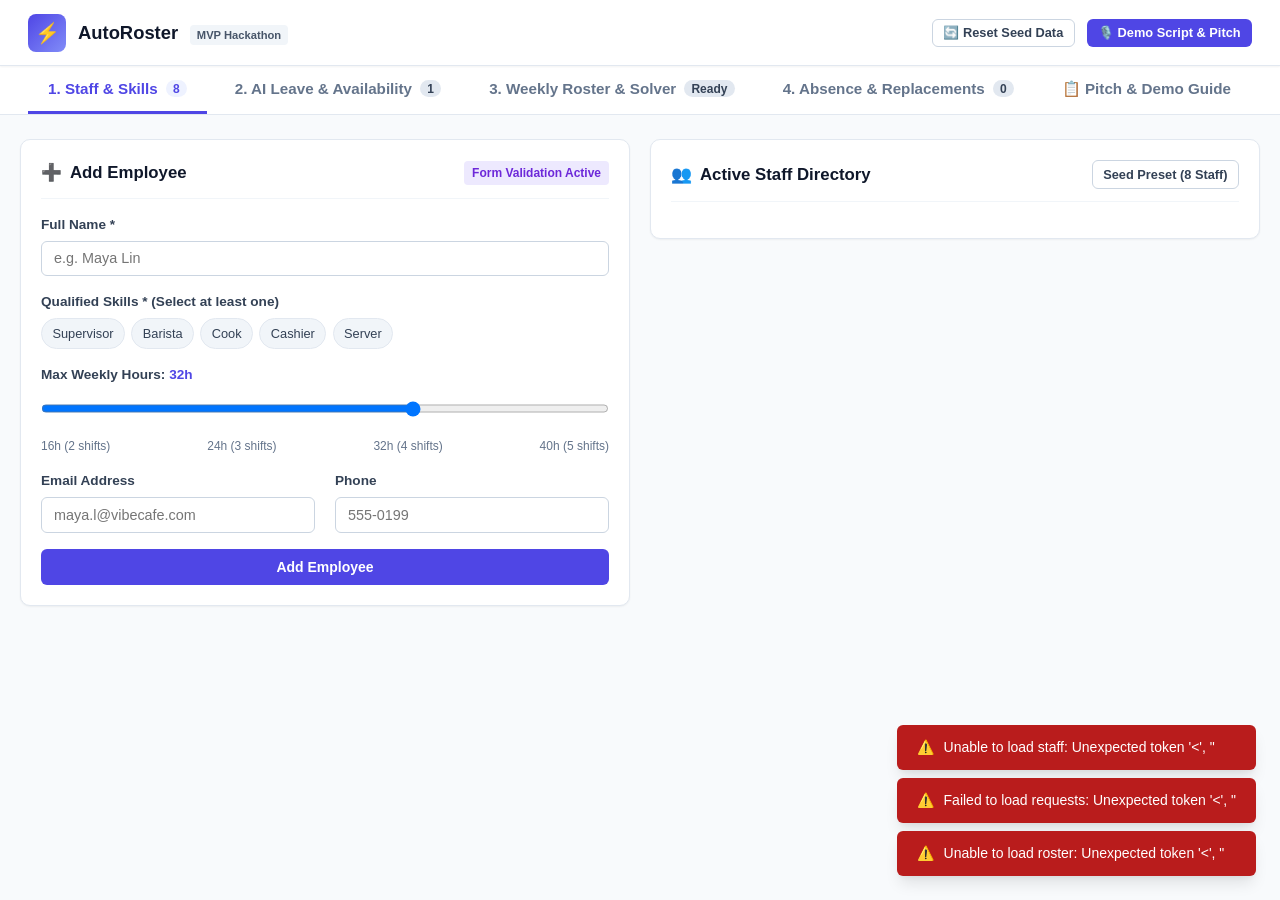
==== static/index.html @ c3ad1f3e "feat(mvp): complete 4 screens, CSP solver, absence replacements, pitch deck, and demo script" ====
<!DOCTYPE html>
<html lang="en">
<head>
  <meta charset="UTF-8">
  <meta name="viewport" content="width=device-width, initial-scale=1.0">
  <title>AutoRoster AI | Intelligent Shift Scheduling MVP</title>
  <link rel="stylesheet" href="styles.css">
</head>
<body>

  <!-- Top Navigation Bar -->
  <header class="app-header">
    <div class="brand">
      <div class="brand-icon">⚡</div>
      <div class="brand-text">
        <h1>AutoRoster <span class="brand-badge">MVP Hackathon</span></h1>
      </div>
    </div>
    <div class="header-actions">
      <button class="btn btn-secondary btn-sm" id="btn-reset-data" title="Reset all data back to original seed state">
        🔄 Reset Seed Data
      </button>
      <button class="btn btn-primary btn-sm" id="btn-open-pitch">
        🎙️ Demo Script & Pitch
      </button>
    </div>
  </header>

  <!-- Screen Tabs -->
  <nav class="tab-nav">
    <button class="tab-btn active" data-tab="tab-staff">
      <span>1. Staff & Skills</span>
      <span class="tab-badge" id="badge-staff-count">8</span>
    </button>
    <button class="tab-btn" data-tab="tab-leave">
      <span>2. AI Leave & Availability</span>
      <span class="tab-badge" id="badge-leave-count">1</span>
    </button>
    <button class="tab-btn" data-tab="tab-roster">
      <span>3. Weekly Roster & Solver</span>
      <span class="tab-badge" id="badge-roster-status">Ready</span>
    </button>
    <button class="tab-btn" data-tab="tab-replacement">
      <span>4. Absence & Replacements</span>
      <span class="tab-badge" id="badge-absence-count">0</span>
    </button>
    <button class="tab-btn" data-tab="tab-pitch">
      <span>📋 Pitch & Demo Guide</span>
    </button>
  </nav>

  <!-- Main Container -->
  <main class="main-content">

    <!-- ========================================== -->
    <!-- SCREEN 1: STAFF & SKILLS                   -->
    <!-- ========================================== -->
    <section id="tab-staff" class="tab-panel active">
      <div class="grid-2">
        <!-- Add Staff Form -->
        <div class="card">
          <div class="card-header">
            <h2 class="card-title"><span>➕</span> Add Employee</h2>
            <span class="badge badge-supervisor">Form Validation Active</span>
          </div>

          <form id="form-add-employee">
            <div id="staff-form-error" class="alert alert-danger" style="display: none;"></div>

            <div class="form-group">
              <label class="form-label" for="emp-name">Full Name *</label>
              <input type="text" id="emp-name" class="form-input" placeholder="e.g. Maya Lin" required>
            </div>

            <div class="form-group">
              <label class="form-label">Qualified Skills * (Select at least one)</label>
              <div class="skill-chips" id="skill-chips-container">
                <!-- Dynamically generated or seeded -->
              </div>
            </div>

            <div class="form-group">
              <label class="form-label" for="emp-hours">
                Max Weekly Hours: <span id="hours-display" style="font-weight:700; color:var(--primary);">32h</span>
              </label>
              <input type="range" id="emp-hours" class="form-input" min="16" max="40" step="8" value="32" style="cursor: pointer;">
              <div style="display:flex; justify-content:space-between; font-size:0.75rem; color:var(--slate-500); margin-top:0.25rem;">
                <span>16h (2 shifts)</span>
                <span>24h (3 shifts)</span>
                <span>32h (4 shifts)</span>
                <span>40h (5 shifts)</span>
              </div>
            </div>

            <div class="grid-2">
              <div class="form-group">
                <label class="form-label" for="emp-email">Email Address</label>
                <input type="email" id="emp-email" class="form-input" placeholder="maya.l@vibecafe.com">
              </div>
              <div class="form-group">
                <label class="form-label" for="emp-phone">Phone</label>
                <input type="text" id="emp-phone" class="form-input" placeholder="555-0199">
              </div>
            </div>

            <button type="submit" class="btn btn-primary" id="btn-submit-employee" style="width: 100%;">
              <span>Add Employee</span>
            </button>
          </form>
        </div>

        <!-- Staff Summary & List -->
        <div>
          <div class="card">
            <div class="card-header">
              <h2 class="card-title"><span>👥</span> Active Staff Directory</h2>
              <button class="btn btn-secondary btn-sm" id="btn-quick-seed">Seed Preset (8 Staff)</button>
            </div>

            <div id="staff-loading" class="empty-state" style="display: none;">
              <div class="spinner spinner-dark"></div>
              <p style="margin-top:0.5rem;">Loading staff roster...</p>
            </div>

            <div id="staff-empty" class="empty-state" style="display: none;">
              <div class="empty-state-icon">🧑‍🍳</div>
              <div class="empty-state-title">No Employees Found</div>
              <div class="empty-state-desc">The employee database is currently empty. Add your first team member using the form or restore seed staff.</div>
              <button class="btn btn-primary btn-sm" onclick="app.resetSeedData()">Load Seed Staff</button>
            </div>

            <div id="staff-list" class="grid-2" style="max-height: 520px; overflow-y: auto; padding-right: 4px;">
              <!-- Populated by JS -->
            </div>
          </div>
        </div>
      </div>
    </section>

    <!-- ========================================== -->
    <!-- SCREEN 2: AI LEAVE & AVAILABILITY          -->
    <!-- ========================================== -->
    <section id="tab-leave" class="tab-panel">
      <div class="grid-2">
        <!-- AI Free Text Ingestion Box -->
        <div class="card">
          <div class="card-header">
            <h2 class="card-title"><span>🤖</span> AI Availability Parser</h2>
            <span class="badge badge-cashier">Zero-Shot NLP</span>
          </div>

          <p style="font-size:0.85rem; color:var(--slate-600); margin-bottom:1rem;">
            Turn messy employee messages from WhatsApp or SMS into structured leave requests with zero manual data entry.
          </p>

          <!-- Quick Presets for Demo -->
          <div class="form-group">
            <label class="form-label">⚡ 1-Click Messy Message Presets (Demo Ready):</label>
            <div class="preset-chips" id="preset-messages-container">
              <!-- Populated by JS -->
            </div>
          </div>

          <div class="form-group" style="margin-top: 1rem;">
            <label class="form-label" for="leave-emp-select">Employee Sender</label>
            <select id="leave-emp-select" class="form-select">
              <!-- Populated by JS -->
            </select>
          </div>

          <div class="form-group">
            <label class="form-label" for="raw-message-text">Messy Free-Text Message *</label>
            <textarea id="raw-message-text" class="form-textarea" placeholder="e.g. Hey boss, sister is getting married next week, so I cannot work Friday evening. Thanks!"></textarea>
          </div>

          <button class="btn btn-primary" id="btn-parse-ai" style="width: 100%;">
            <span>Parse with AI</span>
          </button>

          <!-- Structured Parse Preview -->
          <div id="ai-parse-result" style="display: none; margin-top: 1.25rem; background: var(--primary-light); border: 1px solid #c7d2fe; border-radius: 8px; padding: 1rem;">
            <div style="display:flex; justify-content:space-between; align-items:center; margin-bottom:0.75rem;">
              <span style="font-weight:700; color:var(--primary); font-size:0.9rem;">✨ AI Structured Extraction</span>
              <span class="badge" style="background:#4338ca; color:white;" id="parse-confidence">96% Confident</span>
            </div>

            <div style="font-size:0.85rem; display:grid; grid-template-columns: 1fr 1fr; gap:0.5rem; margin-bottom:0.75rem;">
              <div><strong>Day:</strong> <span id="parse-day">Friday</span></div>
              <div><strong>Shift:</strong> <span id="parse-shift">Evening</span></div>
              <div style="grid-column: 1 / -1;"><strong>Reason:</strong> <span id="parse-reason">Sister's Wedding</span></div>
            </div>

            <div style="font-size:0.8rem; color:var(--slate-600); margin-bottom:1rem; font-style: italic;" id="parse-explanation">
              Identified Day='Friday', Shift='Evening', Reason='Family Wedding'.
            </div>

            <button class="btn btn-success btn-sm" id="btn-submit-parsed-leave" style="width: 100%;">
              <span>Submit to Manager Queue</span>
            </button>
          </div>
        </div>

        <!-- Manager Review & Approval Queue -->
        <div class="card">
          <div class="card-header">
            <h2 class="card-title"><span>📥</span> Manager Approval Queue</h2>
            <div style="display:flex; gap:0.35rem;">
              <button class="btn btn-secondary btn-sm filter-leave-btn active" data-filter="ALL">All</button>
              <button class="btn btn-secondary btn-sm filter-leave-btn" data-filter="PENDING">Pending</button>
              <button class="btn btn-secondary btn-sm filter-leave-btn" data-filter="APPROVED">Approved</button>
            </div>
          </div>

          <div id="leave-empty" class="empty-state" style="display: none;">
            <div class="empty-state-icon">📬</div>
            <div class="empty-state-title">No Requests in Queue</div>
            <div class="empty-state-desc">Try parsing one of the sample messy messages on the left!</div>
          </div>

          <div id="leave-list" style="max-height: 520px; overflow-y: auto;">
            <!-- Populated by JS -->
          </div>
        </div>
      </div>
    </section>

    <!-- ========================================== -->
    <!-- SCREEN 3: WEEKLY ROSTER & SOLVER           -->
    <!-- ========================================== -->
    <section id="tab-roster" class="tab-panel">
      <!-- Solver Action Bar -->
      <div class="card" style="margin-bottom: 1rem;">
        <div style="display: flex; justify-content: space-between; align-items: center; flex-wrap: wrap; gap: 0.75rem;">
          <div>
            <h2 class="card-title" style="margin-bottom: 0.25rem;">
              <span>📅</span> Weekly Master Roster (Mon – Sun)
            </h2>
            <p style="font-size: 0.825rem; color: var(--slate-600);">
              Hard-constraint CSP engine: enforces Shift Coverage, Approved Leave, Skills, Weekly Caps, and Max 1 shift/day.
            </p>
          </div>

          <div style="display: flex; gap: 0.5rem; align-items: center;">
            <button class="btn btn-warning btn-sm" id="btn-trigger-impossible" title="Inject an impossible scenario to prove the solver never fakes results">
              ⚠️ Trigger Impossible Scenario
            </button>
            <button class="btn btn-primary" id="btn-generate-roster">
              <span>✨ Generate Weekly Roster</span>
            </button>
          </div>
        </div>
      </div>

      <!-- Infeasible Conflict Alert Banner -->
      <div id="roster-conflict-banner" class="alert alert-danger" style="display: none;">
        <div style="font-size: 1.5rem; line-height: 1;">🚫</div>
        <div style="flex: 1;">
          <h3 style="font-size: 1.05rem; font-weight: 700; margin-bottom: 0.25rem;" id="conflict-main-title">
            No Feasible Schedule Found
          </h3>
          <p style="font-size: 0.875rem; margin-bottom: 0.5rem;" id="conflict-main-desc">
            The solver proved mathematically that no valid roster exists without violating hard constraints.
          </p>
          <div id="conflict-details-container" style="background: white; border-radius: 6px; padding: 0.75rem; font-size: 0.825rem; border: 1px solid #fecaca;">
            <!-- Filled by JS -->
          </div>
        </div>
      </div>

      <!-- Success Banner & Stats -->
      <div id="roster-success-banner" class="alert alert-success" style="display: none;">
        <div style="font-size: 1.5rem; line-height: 1;">✅</div>
        <div style="flex: 1;">
          <h3 style="font-size: 1rem; font-weight: 700; margin-bottom: 0.2rem;">
            Roster Generated Successfully (0 Violations)
          </h3>
          <p style="font-size: 0.85rem;" id="roster-summary-text">
            All 32 shift requirements filled. All approved leaves respected. No employee exceeds weekly hours or works >1 shift/day.
          </p>
          <div id="roster-hours-breakdown" style="display: flex; flex-wrap: wrap; gap: 0.75rem; margin-top: 0.5rem; font-size: 0.8rem;">
            <!-- Populated by JS -->
          </div>
        </div>
      </div>

      <!-- Roster Empty State -->
      <div id="roster-empty" class="card empty-state">
        <div class="empty-state-icon">🗓️</div>
        <div class="empty-state-title">Roster Not Generated Yet</div>
        <div class="empty-state-desc">Click "Generate Weekly Roster" above to solve the schedule using your team and approved leave requests.</div>
        <button class="btn btn-primary btn-sm" onclick="app.generateRoster()">✨ Generate Roster Now</button>
      </div>

      <!-- 7-Day Calendar Grid -->
      <div id="roster-calendar-wrapper" class="card" style="padding: 0; overflow: hidden; display: none;">
        <table class="roster-table">
          <thead>
            <tr>
              <th style="width: 110px;">Shift</th>
              <th>Mon</th>
              <th>Tue</th>
              <th>Wed</th>
              <th>Thu</th>
              <th>Fri</th>
              <th>Sat</th>
              <th>Sun</th>
            </tr>
          </thead>
          <tbody>
            <!-- Morning Row -->
            <tr>
              <td class="shift-label-col">
                <strong>Morning</strong><br>
                <span style="font-size: 0.72rem; color: var(--slate-500);">08:00 - 16:00<br>(8 Hours)</span>
              </td>
              <td id="cell-Monday-Morning"></td>
              <td id="cell-Tuesday-Morning"></td>
              <td id="cell-Wednesday-Morning"></td>
              <td id="cell-Thursday-Morning"></td>
              <td id="cell-Friday-Morning"></td>
              <td id="cell-Saturday-Morning"></td>
              <td id="cell-Sunday-Morning"></td>
            </tr>
            <!-- Evening Row -->
            <tr>
              <td class="shift-label-col">
                <strong>Evening</strong><br>
                <span style="font-size: 0.72rem; color: var(--slate-500);">16:00 - 00:00<br>(8 Hours)</span>
              </td>
              <td id="cell-Monday-Evening"></td>
              <td id="cell-Tuesday-Evening"></td>
              <td id="cell-Wednesday-Evening"></td>
              <td id="cell-Thursday-Evening"></td>
              <td id="cell-Friday-Evening"></td>
              <td id="cell-Saturday-Evening"></td>
              <td id="cell-Sunday-Evening"></td>
            </tr>
          </tbody>
        </table>
      </div>
    </section>

    <!-- ========================================== -->
    <!-- SCREEN 4: ABSENCE & RANKED REPLACEMENTS    -->
    <!-- ========================================== -->
    <section id="tab-replacement" class="tab-panel">
      <div class="grid-2">
        <!-- Left: Absent Shift Context -->
        <div>
          <div class="card">
            <div class="card-header">
              <h2 class="card-title"><span>🚨</span> Unplanned Absence / Call-Out</h2>
              <span class="badge badge-rejected" id="absence-badge">Slot Needs Cover</span>
            </div>

            <div class="form-group">
              <label class="form-label" for="absence-slot-picker">Select Shift Slot to Mark Absent</label>
              <select id="absence-slot-picker" class="form-select">
                <!-- Populated from active roster -->
              </select>
            </div>

            <div class="form-group">
              <label class="form-label" for="absence-reason">Absence Reason</label>
              <input type="text" id="absence-reason" class="form-input" value="Sudden illness / Flu call-out">
            </div>

            <button class="btn btn-danger btn-sm" id="btn-mark-absent-action" style="width: 100%; margin-bottom: 1rem;">
              <span>Mark Staff Absent & Find Replacements</span>
            </button>

            <!-- Active Vacancy Summary Card -->
            <div id="active-vacancy-card" style="display: none; background: #fff1f2; border: 1px solid #fecdd3; border-radius: 8px; padding: 1rem;">
              <h4 style="color: #be123c; font-size: 0.95rem; margin-bottom: 0.4rem;">
                ⚠️ Vacant Shift Slot Details
              </h4>
              <div style="font-size: 0.85rem; line-height: 1.6;">
                <div><strong>Day & Shift:</strong> <span id="vacant-day-shift">Friday Evening</span></div>
                <div><strong>Required Role:</strong> <span id="vacant-role" class="badge badge-cook">Cook</span></div>
                <div><strong>Original Employee:</strong> <span id="vacant-original-staff" style="text-decoration: line-through; color: #881337;">Carlos Gomez</span></div>
                <div><strong>Call-Out Reason:</strong> <span id="vacant-reason">Sudden illness</span></div>
              </div>
            </div>
          </div>

          <!-- Ineligible Staff Breakdown -->
          <div class="card" id="ineligible-card" style="display: none;">
            <div class="card-header">
              <h2 class="card-title" style="font-size: 0.95rem;">
                <span>❌</span> Ineligible Staff (<span id="ineligible-count">0</span>)
              </h2>
            </div>
            <p style="font-size: 0.8rem; color: var(--slate-600); margin-bottom: 0.75rem;">
              Strict constraint enforcement guarantees no illegal substitutions:
            </p>
            <div id="ineligible-list" style="font-size: 0.8rem; line-height: 1.6;">
              <!-- Populated by JS -->
            </div>
          </div>
        </div>

        <!-- Right: Ranked Replacement Candidates -->
        <div>
          <div class="card">
            <div class="card-header">
              <h2 class="card-title"><span>🎯</span> Ranked Replacements (<span id="eligible-count">0</span>)</h2>
              <span class="badge badge-supervisor">Deterministic Fair Scoring</span>
            </div>

            <div id="replacement-empty" class="empty-state">
              <div class="empty-state-icon">📋</div>
              <div class="empty-state-title">No Absence Active</div>
              <div class="empty-state-desc">Select an assigned shift on the left or click "Mark Absent" on any shift in Screen 3 to compute ranked replacements.</div>
            </div>

            <div id="replacement-loading" class="empty-state" style="display: none;">
              <div class="spinner spinner-dark"></div>
              <p style="margin-top: 0.5rem;">Evaluating hard constraints & ranking substitutes...</p>
            </div>

            <div id="replacement-list">
              <!-- Populated by JS -->
            </div>
          </div>
        </div>
      </div>
    </section>

    <!-- ========================================== -->
    <!-- SCREEN 5: PITCH DECK & DEMO SCRIPT GUIDE   -->
    <!-- ========================================== -->
    <section id="tab-pitch" class="tab-panel">
      <div class="grid-2">
        <!-- 3-Minute Demo Script -->
        <div class="card">
          <div class="card-header">
            <h2 class="card-title"><span>⏱️</span> 3-Minute Live Demo Script</h2>
            <span class="badge badge-supervisor">Member 3 Deliverable</span>
          </div>

          <div class="guide-content">
            <div class="guide-step">
              <div class="guide-step-num">1</div>
              <div>
                <strong>Minute 0:00 – The Problem Hook</strong><br>
                <em style="color:var(--slate-600); font-size:0.875rem;">
                  "Every shift manager in hospitality loses 6 hours every weekend wrestling with WhatsApp leave requests, spreadsheet conflicts, and last-minute call-outs."
                </em>
              </div>
            </div>

            <div class="guide-step">
              <div class="guide-step-num">2</div>
              <div>
                <strong>Minute 0:45 – AI Ingestion & Approval (Screen 2)</strong><br>
                <em style="color:var(--slate-600); font-size:0.875rem;">
                  "Watch this: Bianca sends a messy WhatsApp message: 'Sister getting married Friday evening'. With 1 click, our NLP parser extracts Friday Evening + Wedding reason with 96% confidence. The manager approves it."
                </em>
              </div>
            </div>

            <div class="guide-step">
              <div class="guide-step-num">3</div>
              <div>
                <strong>Minute 1:30 – Hard-Constraint Solver (Screen 3)</strong><br>
                <em style="color:var(--slate-600); font-size:0.875rem;">
                  "We click 'Generate Weekly Roster'. In 2 milliseconds, the CSP solver finds a schedule respecting all 5 hard constraints: coverage, leave, skills, max weekly hours, and max 1 shift/day."
                </em>
              </div>
            </div>

            <div class="guide-step">
              <div class="guide-step-num">4</div>
              <div>
                <strong>Minute 2:00 – Truthful Conflict Detection</strong><br>
                <em style="color:var(--slate-600); font-size:0.875rem;">
                  "Now watch what happens when all supervisors take Friday off. We hit 'Trigger Impossible Scenario'. Unlike hallucinating LLMs, our solver never fakes a result—it explains WHICH requirements conflict in plain English."
                </em>
              </div>
            </div>

            <div class="guide-step">
              <div class="guide-step-num">5</div>
              <div>
                <strong>Minute 2:30 – 1-Click Ranked Replacement (Screen 4)</strong><br>
                <em style="color:var(--slate-600); font-size:0.875rem;">
                  "Carlos calls out sick with the flu. We mark him absent. The algorithm filters out ineligible staff (working same day, no cook skill, or overtime cap) and ranks eligible staff by burnout headroom. 1 click assigns the replacement."
                </em>
              </div>
            </div>
          </div>
        </div>

        <!-- Pitch Deck Outline -->
        <div class="card">
          <div class="card-header">
            <h2 class="card-title"><span>🚀</span> Pitch Deck Outline</h2>
            <span class="badge badge-cashier">Judge Presentation</span>
          </div>

          <div style="font-size:0.875rem; line-height:1.7;">
            <div style="margin-bottom:1rem; padding-bottom:0.75rem; border-bottom:1px solid var(--slate-100);">
              <h4 style="color:var(--primary); font-size:0.95rem;">1. Problem</h4>
              <p>Over 1.2M restaurants & retail stores still schedule shifts manually. Shift managers waste 20+ hours a month managing WhatsApp messages, causing payroll overtime leaks, understaffed shifts, and high employee turnover.</p>
            </div>

            <div style="margin-bottom:1rem; padding-bottom:0.75rem; border-bottom:1px solid var(--slate-100);">
              <h4 style="color:var(--primary); font-size:0.95rem;">2. Solution: AutoRoster AI</h4>
              <p>An intelligent scheduling assistant that converts messy human messages into structured constraints, solves the weekly roster mathematically in milliseconds, and instantly handles emergency call-outs.</p>
            </div>

            <div style="margin-bottom:1rem; padding-bottom:0.75rem; border-bottom:1px solid var(--slate-100);">
              <h4 style="color:var(--primary); font-size:0.95rem;">3. Why We Win: Truthful Constraint Solving</h4>
              <p>Other AI tools hallucinate schedules that break labor laws or double-book workers. AutoRoster uses strict CSP logic: if a schedule is mathematically impossible, it diagnoses and explains the exact bottleneck.</p>
            </div>

            <div>
              <h4 style="color:var(--primary); font-size:0.95rem;">4. Unit Economics & ROI</h4>
              <p><strong>Pricing:</strong> $49 / month per location.<br>
              <strong>ROI:</strong> Saves $850/month in manager labor + $600/month in accidental overtime.</p>
            </div>
          </div>
        </div>
      </div>
    </section>

  </main>

  <!-- Toast Notification Container -->
  <div id="toast-container"></div>

  <script src="app.js"></script>
</body>
</html>
---- static/styles.css ----
/* AutoRoster MVP Modern Design System */
:root {
  --primary: #4f46e5;
  --primary-hover: #4338ca;
  --primary-light: #eef2ff;
  --success: #10b981;
  --success-bg: #ecfdf5;
  --danger: #ef4444;
  --danger-bg: #fef2f2;
  --warning: #f59e0b;
  --warning-bg: #fffbeb;
  --slate-50: #f8fafc;
  --slate-100: #f1f5f9;
  --slate-200: #e2e8f0;
  --slate-300: #cbd5e1;
  --slate-500: #64748b;
  --slate-600: #475569;
  --slate-700: #334155;
  --slate-800: #1e293b;
  --slate-900: #0f172a;
  --radius: 10px;
  --shadow-sm: 0 1px 2px 0 rgba(0, 0, 0, 0.05);
  --shadow: 0 4px 6px -1px rgba(0, 0, 0, 0.1), 0 2px 4px -1px rgba(0, 0, 0, 0.06);
  --shadow-lg: 0 10px 15px -3px rgba(0, 0, 0, 0.1), 0 4px 6px -2px rgba(0, 0, 0, 0.05);
}

* {
  box-sizing: border-box;
  margin: 0;
  padding: 0;
  font-family: -apple-system, BlinkMacSystemFont, "Segoe UI", Roboto, "Helvetica Neue", Arial, sans-serif;
}

body {
  background-color: #f8fafc;
  color: var(--slate-800);
  line-height: 1.5;
  min-height: 100vh;
}

/* App Header */
.app-header {
  background: white;
  border-bottom: 1px solid var(--slate-200);
  padding: 0.85rem 1.75rem;
  display: flex;
  justify-content: space-between;
  align-items: center;
  position: sticky;
  top: 0;
  z-index: 50;
  box-shadow: var(--shadow-sm);
}

.brand {
  display: flex;
  align-items: center;
  gap: 0.75rem;
}

.brand-icon {
  width: 38px;
  height: 38px;
  background: linear-gradient(135deg, var(--primary), #818cf8);
  color: white;
  border-radius: 8px;
  display: flex;
  align-items: center;
  justify-content: center;
  font-weight: 700;
  font-size: 1.25rem;
}

.brand-text h1 {
  font-size: 1.15rem;
  font-weight: 700;
  color: var(--slate-900);
}

.brand-badge {
  display: inline-block;
  background: #f1f5f9;
  color: var(--slate-600);
  font-size: 0.7rem;
  font-weight: 600;
  padding: 0.1rem 0.45rem;
  border-radius: 4px;
  margin-left: 0.4rem;
}

.header-actions {
  display: flex;
  align-items: center;
  gap: 0.75rem;
}

/* Navigation Tabs */
.tab-nav {
  background: white;
  border-bottom: 1px solid var(--slate-200);
  display: flex;
  padding: 0 1.75rem;
  gap: 0.5rem;
}

.tab-btn {
  background: transparent;
  border: none;
  padding: 0.85rem 1.25rem;
  font-size: 0.95rem;
  font-weight: 600;
  color: var(--slate-500);
  cursor: pointer;
  border-bottom: 3px solid transparent;
  transition: all 0.15s ease;
  display: flex;
  align-items: center;
  gap: 0.5rem;
}

.tab-btn:hover {
  color: var(--primary);
  background-color: var(--slate-50);
}

.tab-btn.active {
  color: var(--primary);
  border-bottom-color: var(--primary);
}

.tab-badge {
  background: var(--slate-200);
  color: var(--slate-700);
  font-size: 0.75rem;
  padding: 0.1rem 0.45rem;
  border-radius: 10px;
}

.tab-btn.active .tab-badge {
  background: var(--primary-light);
  color: var(--primary);
}

/* Main Container */
.main-content {
  max-width: 1280px;
  margin: 1.5rem auto;
  padding: 0 1.25rem;
}

.tab-panel {
  display: none;
}

.tab-panel.active {
  display: block;
  animation: fadeIn 0.2s ease-in-out;
}

@keyframes fadeIn {
  from { opacity: 0; transform: translateY(4px); }
  to { opacity: 1; transform: translateY(0); }
}

/* Buttons */
.btn {
  display: inline-flex;
  align-items: center;
  justify-content: center;
  gap: 0.45rem;
  padding: 0.55rem 1rem;
  font-size: 0.875rem;
  font-weight: 600;
  border-radius: 6px;
  border: 1px solid transparent;
  cursor: pointer;
  transition: all 0.15s ease;
  text-decoration: none;
}

.btn-primary {
  background: var(--primary);
  color: white;
}
.btn-primary:hover {
  background: var(--primary-hover);
}

.btn-secondary {
  background: white;
  border-color: var(--slate-300);
  color: var(--slate-700);
}
.btn-secondary:hover {
  background: var(--slate-50);
  border-color: var(--slate-400);
}

.btn-success {
  background: var(--success);
  color: white;
}
.btn-success:hover {
  background: #059669;
}

.btn-danger {
  background: var(--danger);
  color: white;
}
.btn-danger:hover {
  background: #dc2626;
}

.btn-outline-danger {
  background: transparent;
  border-color: var(--danger);
  color: var(--danger);
}
.btn-outline-danger:hover {
  background: var(--danger-bg);
}

.btn-warning {
  background: #d97706;
  color: white;
}
.btn-warning:hover {
  background: #b45309;
}

.btn-sm {
  padding: 0.35rem 0.65rem;
  font-size: 0.8rem;
}

.btn:disabled {
  opacity: 0.6;
  cursor: not-allowed;
}

/* Cards & Layout */
.card {
  background: white;
  border-radius: var(--radius);
  border: 1px solid var(--slate-200);
  box-shadow: var(--shadow-sm);
  padding: 1.25rem;
  margin-bottom: 1.25rem;
}

.card-header {
  display: flex;
  justify-content: space-between;
  align-items: center;
  margin-bottom: 1rem;
  padding-bottom: 0.75rem;
  border-bottom: 1px solid var(--slate-100);
}

.card-title {
  font-size: 1.05rem;
  font-weight: 700;
  color: var(--slate-900);
  display: flex;
  align-items: center;
  gap: 0.5rem;
}

.grid-2 {
  display: grid;
  grid-template-columns: 1fr 1fr;
  gap: 1.25rem;
}

.grid-3 {
  display: grid;
  grid-template-columns: repeat(3, 1fr);
  gap: 1rem;
}

.grid-4 {
  display: grid;
  grid-template-columns: repeat(4, 1fr);
  gap: 1rem;
}

/* Form Controls */
.form-group {
  margin-bottom: 1rem;
}

.form-label {
  display: block;
  font-size: 0.85rem;
  font-weight: 600;
  color: var(--slate-700);
  margin-bottom: 0.35rem;
}

.form-input, .form-select, .form-textarea {
  width: 100%;
  padding: 0.55rem 0.75rem;
  border: 1px solid var(--slate-300);
  border-radius: 6px;
  font-size: 0.9rem;
  color: var(--slate-800);
  background: white;
  transition: border-color 0.15s ease;
}

.form-input:focus, .form-select:focus, .form-textarea:focus {
  outline: none;
  border-color: var(--primary);
  box-shadow: 0 0 0 3px rgba(79, 70, 229, 0.15);
}

.form-textarea {
  min-height: 90px;
  resize: vertical;
}

.skill-chips {
  display: flex;
  flex-wrap: wrap;
  gap: 0.4rem;
  margin-top: 0.35rem;
}

.skill-chip-checkbox {
  display: none;
}

.skill-chip-label {
  display: inline-flex;
  align-items: center;
  padding: 0.3rem 0.65rem;
  background: var(--slate-100);
  color: var(--slate-700);
  font-size: 0.8rem;
  font-weight: 500;
  border-radius: 20px;
  cursor: pointer;
  border: 1px solid var(--slate-200);
  transition: all 0.15s ease;
  user-select: none;
}

.skill-chip-checkbox:checked + .skill-chip-label {
  background: var(--primary);
  color: white;
  border-color: var(--primary);
}

/* Badges */
.badge {
  display: inline-flex;
  align-items: center;
  padding: 0.18rem 0.5rem;
  font-size: 0.75rem;
  font-weight: 600;
  border-radius: 4px;
  white-space: nowrap;
}

.badge-supervisor { background: #ede9fe; color: #6d28d9; }
.badge-barista { background: #fef3c7; color: #b45309; }
.badge-cook { background: #ffedd5; color: #c2410c; }
.badge-cashier { background: #e0f2fe; color: #0369a1; }
.badge-server { background: #dcfce7; color: #15803d; }

.badge-pending { background: var(--warning-bg); color: #b45309; border: 1px solid #fde68a; }
.badge-approved { background: var(--success-bg); color: #047857; border: 1px solid #a7f3d0; }
.badge-rejected { background: var(--danger-bg); color: #b91c1c; border: 1px solid #fecaca; }

/* Alerts & Explanations */
.alert {
  padding: 1rem 1.25rem;
  border-radius: 8px;
  margin-bottom: 1.25rem;
  display: flex;
  align-items: flex-start;
  gap: 0.75rem;
}

.alert-info {
  background: var(--primary-light);
  border: 1px solid #c7d2fe;
  color: #3730a3;
}

.alert-success {
  background: var(--success-bg);
  border: 1px solid #a7f3d0;
  color: #065f46;
}

.alert-danger {
  background: var(--danger-bg);
  border: 1px solid #fecaca;
  color: #991b1b;
}

.alert-warning {
  background: var(--warning-bg);
  border: 1px solid #fde68a;
  color: #92400e;
}

/* Empty State */
.empty-state {
  text-align: center;
  padding: 3rem 1.5rem;
  color: var(--slate-500);
}

.empty-state-icon {
  font-size: 2.5rem;
  margin-bottom: 0.75rem;
  opacity: 0.6;
}

.empty-state-title {
  font-size: 1.1rem;
  font-weight: 600;
  color: var(--slate-700);
  margin-bottom: 0.35rem;
}

.empty-state-desc {
  font-size: 0.875rem;
  max-width: 420px;
  margin: 0 auto 1.25rem auto;
}

/* Loading Spinner */
.spinner {
  display: inline-block;
  width: 18px;
  height: 18px;
  border: 2px solid rgba(255, 255, 255, 0.3);
  border-radius: 50%;
  border-top-color: white;
  animation: spin 0.7s linear infinite;
}

.spinner-dark {
  border-color: rgba(0, 0, 0, 0.1);
  border-top-color: var(--primary);
}

@keyframes spin {
  to { transform: rotate(360deg); }
}

/* Toast Notifications */
#toast-container {
  position: fixed;
  bottom: 1.5rem;
  right: 1.5rem;
  z-index: 100;
  display: flex;
  flex-direction: column;
  gap: 0.5rem;
}

.toast {
  background: var(--slate-900);
  color: white;
  padding: 0.75rem 1.25rem;
  border-radius: 6px;
  font-size: 0.875rem;
  font-weight: 500;
  box-shadow: var(--shadow-lg);
  display: flex;
  align-items: center;
  gap: 0.6rem;
  animation: slideUp 0.25s ease-out;
}

.toast.toast-error { background: #b91c1c; }
.toast.toast-success { background: #047857; }

@keyframes slideUp {
  from { opacity: 0; transform: translateY(12px); }
  to { opacity: 1; transform: translateY(0); }
}

/* Calendar Grid */
.roster-table {
  width: 100%;
  border-collapse: separate;
  border-spacing: 0;
  border: 1px solid var(--slate-200);
  border-radius: 8px;
  overflow: hidden;
  background: white;
}

.roster-table th {
  background: var(--slate-100);
  padding: 0.75rem 0.5rem;
  font-size: 0.825rem;
  font-weight: 700;
  color: var(--slate-700);
  text-align: center;
  border-bottom: 2px solid var(--slate-200);
  border-right: 1px solid var(--slate-200);
}

.roster-table th:last-child {
  border-right: none;
}

.roster-table td {
  padding: 0.6rem 0.5rem;
  border-bottom: 1px solid var(--slate-200);
  border-right: 1px solid var(--slate-200);
  vertical-align: top;
  min-height: 110px;
}

.roster-table td:last-child {
  border-right: none;
}

.roster-table tr:last-child td {
  border-bottom: none;
}

.shift-label-col {
  width: 110px;
  background: var(--slate-50);
  font-weight: 700;
  font-size: 0.8rem;
  color: var(--slate-600);
  text-align: center;
  vertical-align: middle !important;
}

.slot-card {
  background: white;
  border: 1px solid var(--slate-200);
  border-radius: 6px;
  padding: 0.5rem;
  margin-bottom: 0.4rem;
  font-size: 0.8rem;
  box-shadow: 0 1px 2px rgba(0,0,0,0.03);
  transition: all 0.15s ease;
}

.slot-card:hover {
  border-color: var(--slate-300);
  box-shadow: var(--shadow-sm);
}

.slot-card.absent {
  background: #fef2f2;
  border-color: #fecaca;
}

.slot-card.replaced {
  background: #f0fdf4;
  border-color: #bbf7d0;
}

.slot-header {
  display: flex;
  justify-content: space-between;
  align-items: center;
  margin-bottom: 0.35rem;
}

.slot-emp-name {
  font-weight: 600;
  color: var(--slate-800);
}

.slot-absent-badge {
  font-size: 0.68rem;
  color: #b91c1c;
  font-weight: 700;
  background: #fee2e2;
  padding: 0.1rem 0.35rem;
  border-radius: 3px;
  display: inline-block;
}

.slot-replacement-badge {
  font-size: 0.68rem;
  color: #15803d;
  font-weight: 700;
  background: #dcfce7;
  padding: 0.1rem 0.35rem;
  border-radius: 3px;
  display: inline-block;
}

/* Preset Cards */
.preset-chips {
  display: flex;
  flex-direction: column;
  gap: 0.5rem;
}

.preset-chip {
  background: var(--slate-50);
  border: 1px solid var(--slate-200);
  padding: 0.65rem 0.85rem;
  border-radius: 6px;
  font-size: 0.825rem;
  cursor: pointer;
  transition: all 0.15s ease;
  text-align: left;
}

.preset-chip:hover {
  background: var(--primary-light);
  border-color: #c7d2fe;
}

.preset-author {
  font-weight: 700;
  color: var(--primary);
  margin-bottom: 0.15rem;
}

/* Replacement Cards */
.candidate-card {
  border: 1px solid var(--slate-200);
  border-radius: 8px;
  padding: 0.85rem 1rem;
  margin-bottom: 0.75rem;
  display: flex;
  justify-content: space-between;
  align-items: center;
  background: white;
  transition: all 0.15s ease;
}

.candidate-card:hover {
  border-color: var(--primary);
  box-shadow: var(--shadow-sm);
}

.candidate-card.top-pick {
  border-color: #a7f3d0;
  background: #f0fdf4;
}

.candidate-rank {
  display: flex;
  align-items: center;
  gap: 0.75rem;
}

.rank-number {
  width: 32px;
  height: 32px;
  border-radius: 50%;
  background: var(--slate-100);
  color: var(--slate-700);
  font-weight: 700;
  display: flex;
  align-items: center;
  justify-content: center;
  font-size: 0.9rem;
}

.top-pick .rank-number {
  background: var(--success);
  color: white;
}

.candidate-score {
  font-weight: 700;
  color: var(--success);
  font-size: 0.85rem;
}

/* Guide modal / drawer */
.guide-content {
  line-height: 1.7;
}

.guide-step {
  display: flex;
  gap: 0.75rem;
  margin-bottom: 1rem;
}

.guide-step-num {
  width: 28px;
  height: 28px;
  background: var(--primary);
  color: white;
  font-weight: 700;
  border-radius: 50%;
  display: flex;
  align-items: center;
  justify-content: center;
  flex-shrink: 0;
  font-size: 0.85rem;
}

@media (max-width: 900px) {
  .grid-2, .grid-3, .grid-4 {
    grid-template-columns: 1fr;
  }
  .roster-table {
    display: block;
    overflow-x: auto;
  }
}
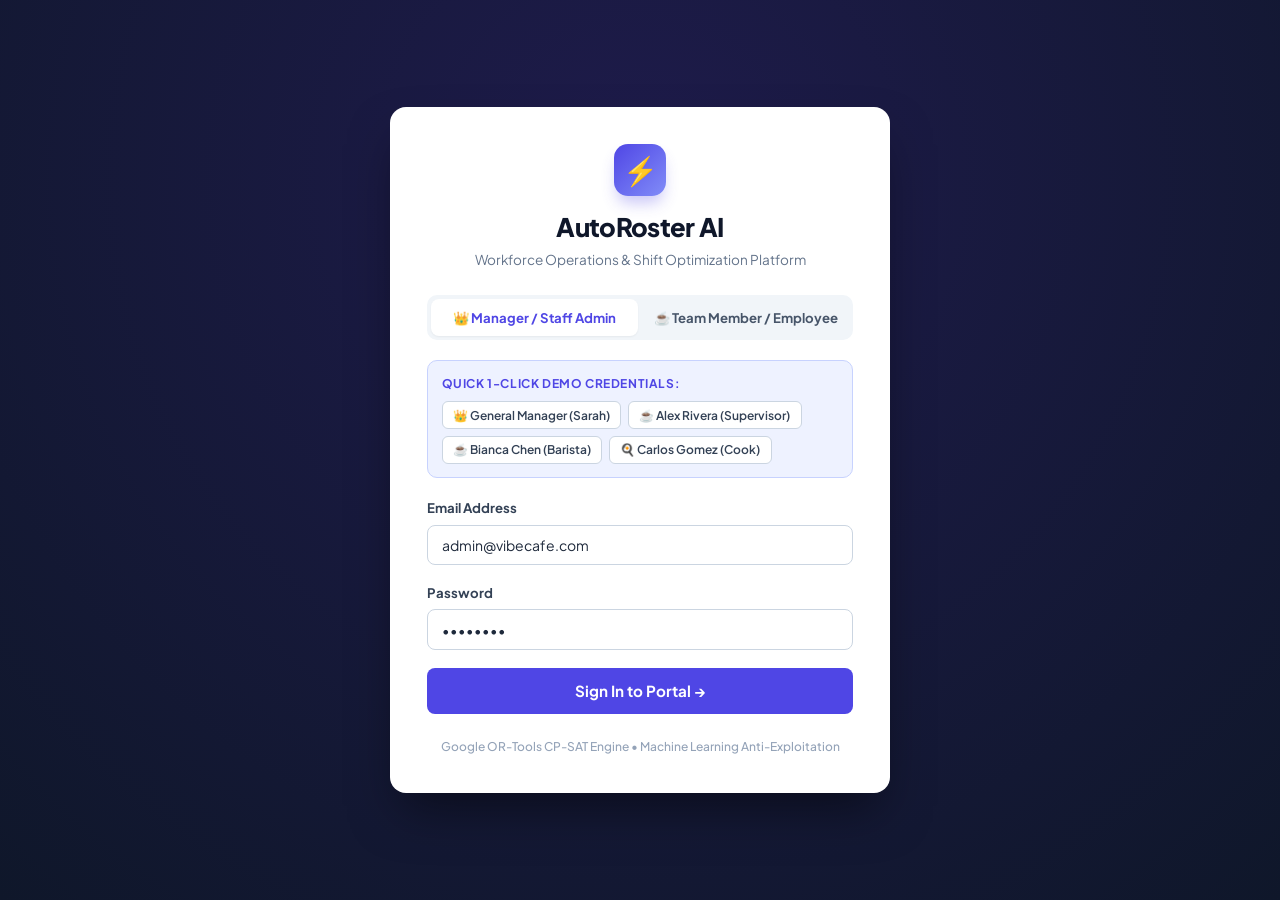
==== commit b70618ec: "feat: add role-based auth, admin and employee portals, AI anti-exploitation pattern learning, urgent" ====
--- a/static/index.html
+++ b/static/index.html
@@ -3,531 +3,561 @@
 <head>
   <meta charset="UTF-8">
   <meta name="viewport" content="width=device-width, initial-scale=1.0">
-  <title>AutoRoster AI | Intelligent Shift Scheduling MVP</title>
+  <title>AutoRoster AI | Intelligent Workforce Scheduling Platform</title>
   <link rel="stylesheet" href="styles.css">
+  <link rel="preconnect" href="https://fonts.googleapis.com">
+  <link rel="preconnect" href="https://fonts.gstatic.com" crossorigin>
+  <link href="https://fonts.googleapis.com/css2?family=Plus+Jakarta+Sans:wght@400;500;600;700;800&family=JetBrains+Mono:wght@400;500;600&display=swap" rel="stylesheet">
 </head>
 <body>
 
-  <!-- Top Navigation Bar -->
-  <header class="app-header">
-    <div class="brand">
-      <div class="brand-icon">⚡</div>
-      <div class="brand-text">
-        <h1>AutoRoster <span class="brand-badge">MVP Hackathon</span></h1>
+  <!-- ========================================== -->
+  <!-- 1. LOGIN SCREEN VIEW                       -->
+  <!-- ========================================== -->
+  <div id="view-login" class="login-overlay">
+    <div class="login-card">
+      <div class="login-header">
+        <div class="login-brand-icon">⚡</div>
+        <h1 class="login-title">AutoRoster AI</h1>
+        <p class="login-subtitle">Workforce Operations & Shift Optimization Platform</p>
+      </div>
+
+      <!-- Role Selector Tabs -->
+      <div class="login-role-tabs">
+        <button class="login-role-btn active" data-login-role="admin">
+          <span>👑 Manager / Staff Admin</span>
+        </button>
+        <button class="login-role-btn" data-login-role="employee">
+          <span>☕ Team Member / Employee</span>
+        </button>
+      </div>
+
+      <!-- Quick 1-Click Demo Login Selector -->
+      <div class="quick-login-section">
+        <span class="quick-login-label">Quick 1-Click Demo Credentials:</span>
+        <div class="quick-login-chips" id="quick-login-chips">
+          <button type="button" class="btn-chip" data-email="admin@vibecafe.com" data-pass="admin123" data-role="admin">
+            👑 General Manager (Sarah)
+          </button>
+          <button type="button" class="btn-chip" data-email="alex@vibecafe.com" data-pass="employee123" data-role="employee">
+            ☕ Alex Rivera (Supervisor)
+          </button>
+          <button type="button" class="btn-chip" data-email="bianca@vibecafe.com" data-pass="employee123" data-role="employee">
+            ☕ Bianca Chen (Barista)
+          </button>
+          <button type="button" class="btn-chip" data-email="carlos@vibecafe.com" data-pass="employee123" data-role="employee">
+            🍳 Carlos Gomez (Cook)
+          </button>
+        </div>
+      </div>
+
+      <form id="form-login" class="login-form">
+        <div id="login-error-alert" class="alert alert-danger" style="display: none;"></div>
+
+        <div class="form-group">
+          <label class="form-label" for="login-email">Email Address</label>
+          <input type="email" id="login-email" class="form-input" placeholder="e.g. admin@vibecafe.com" value="admin@vibecafe.com" required>
+        </div>
+
+        <div class="form-group">
+          <label class="form-label" for="login-password">Password</label>
+          <input type="password" id="login-password" class="form-input" placeholder="Enter password" value="admin123" required>
+        </div>
+
+        <button type="submit" class="btn btn-primary btn-block btn-lg" id="btn-login-submit">
+          <span>Sign In to Portal →</span>
+        </button>
+      </form>
+
+      <div class="login-footer">
+        <span>Google OR-Tools CP-SAT Engine • Machine Learning Anti-Exploitation</span>
       </div>
     </div>
-    <div class="header-actions">
-      <button class="btn btn-secondary btn-sm" id="btn-reset-data" title="Reset all data back to original seed state">
-        🔄 Reset Seed Data
-      </button>
-      <button class="btn btn-primary btn-sm" id="btn-open-pitch">
-        🎙️ Demo Script & Pitch
-      </button>
+  </div>
+
+
+  <!-- ========================================== -->
+  <!-- 2. MAIN APPLICATION (PORTAL)               -->
+  <!-- ========================================== -->
+  <div id="view-app" class="app-layout" style="display: none;">
+    <!-- Top Navigation Header -->
+    <header class="app-header">
+      <div class="brand">
+        <div class="brand-icon">⚡</div>
+        <div class="brand-text">
+          <h1>AutoRoster <span class="brand-tag">AI Enterprise</span></h1>
+        </div>
+      </div>
+
+      <!-- Current User & Session Control -->
+      <div class="header-user-bar">
+        <div class="user-profile-badge">
+          <span class="user-avatar" id="header-user-avatar">GM</span>
+          <div class="user-details">
+            <span class="user-name" id="header-user-name">Sarah Connor</span>
+            <span class="user-role-badge" id="header-user-role">Admin</span>
+          </div>
+        </div>
+
+        <button class="btn btn-secondary btn-sm" id="btn-reset-data" title="Reset all data back to pristine seed state">
+          🔄 Reset Seed
+        </button>
+        <button class="btn btn-secondary btn-sm" id="btn-open-pitch">
+          🎙️ Pitch Deck
+        </button>
+        <button class="btn btn-outline-danger btn-sm" id="btn-logout" title="Sign out of current account">
+          🚪 Sign Out
+        </button>
+      </div>
+    </header>
+
+
+    <!-- ========================================== -->
+    <!-- 3. ADMIN PORTAL                            -->
+    <!-- ========================================== -->
+    <div id="portal-admin" class="portal-container" style="display: none;">
+      <!-- Admin Sub Navigation Tabs -->
+      <nav class="tab-nav">
+        <button class="tab-btn active" data-admin-tab="tab-staff-directory">
+          <span>👥 Active Staff Directory</span>
+          <span class="tab-badge" id="badge-admin-staff-count">8</span>
+        </button>
+        <button class="tab-btn" data-admin-tab="tab-add-employee">
+          <span>➕ Add Employee</span>
+        </button>
+        <button class="tab-btn" data-admin-tab="tab-leave-log">
+          <span>📋 Leave Decision Log</span>
+          <span class="tab-badge" id="badge-admin-log-count">2</span>
+        </button>
+        <button class="tab-btn" data-admin-tab="tab-urgent-leaves">
+          <span>🚨 Urgent Leaves & Proofs</span>
+          <span class="tab-badge badge-warning" id="badge-admin-urgent-count">1</span>
+        </button>
+        <button class="tab-btn" data-admin-tab="tab-roster">
+          <span>📅 Weekly Master Roster</span>
+          <span class="tab-badge" id="badge-roster-status">Ready</span>
+        </button>
+        <button class="tab-btn" data-admin-tab="tab-replacement-audit">
+          <span>🔄 Replaced Staff Audit</span>
+          <span class="tab-badge" id="badge-admin-audit-count">1</span>
+        </button>
+      </nav>
+
+      <main class="main-content">
+        <!-- ADMIN TAB 1: ACTIVE STAFF DIRECTORY -->
+        <section id="tab-staff-directory" class="tab-panel active">
+          <div class="section-heading-row">
+            <div>
+              <h2 class="section-title">Active Staff Directory</h2>
+              <p class="section-subtitle">Real-time team members, certified skill badges, weekly hour caps, and administrative actions.</p>
+            </div>
+            <div>
+              <button class="btn btn-primary btn-sm" onclick="switchAdminTab('tab-add-employee')">
+                + Register New Staff
+              </button>
+            </div>
+          </div>
+
+          <div class="staff-grid" id="staff-directory-grid">
+            <!-- Populated dynamically with color skill badges, email, weekly hours, and delete button -->
+          </div>
+        </section>
+
+        <!-- ADMIN TAB 2: ADD EMPLOYEE FORM -->
+        <section id="tab-add-employee" class="tab-panel">
+          <div class="card card-center-max">
+            <div class="card-header">
+              <h2 class="card-title"><span>➕</span> Register New Employee</h2>
+              <span class="badge badge-supervisor">Admin Privilege</span>
+            </div>
+
+            <form id="form-admin-add-employee">
+              <div id="add-emp-error" class="alert alert-danger" style="display: none;"></div>
+
+              <div class="form-group">
+                <label class="form-label" for="add-emp-name">Full Name *</label>
+                <input type="text" id="add-emp-name" class="form-input" placeholder="e.g. Maya Lin" required>
+              </div>
+
+              <div class="form-group">
+                <label class="form-label" for="add-emp-email">Company Email Address *</label>
+                <input type="email" id="add-emp-email" class="form-input" placeholder="e.g. maya@vibecafe.com" required>
+              </div>
+
+              <div class="form-group">
+                <label class="form-label">Certified Skills * (Select all that apply)</label>
+                <div class="skill-chips" id="admin-skill-chips-container">
+                  <!-- Skill chips dynamically populated -->
+                </div>
+              </div>
+
+              <div class="form-group">
+                <label class="form-label" for="add-emp-hours">
+                  Maximum Weekly Work Hours (Hard Cap): <span id="add-hours-display" style="font-weight:700; color:var(--primary);">32h</span>
+                </label>
+                <input type="range" id="add-emp-hours" class="form-input" min="16" max="40" step="8" value="32" style="cursor: pointer;">
+                <div style="display:flex; justify-content:space-between; font-size:0.75rem; color:var(--slate-500); margin-top:0.25rem;">
+                  <span>16h (2 shifts)</span>
+                  <span>24h (3 shifts)</span>
+                  <span>32h (4 shifts)</span>
+                  <span>40h (5 shifts)</span>
+                </div>
+              </div>
+
+              <button type="submit" class="btn btn-primary btn-block btn-lg">
+                <span>Save & Register Employee</span>
+              </button>
+            </form>
+          </div>
+        </section>
+
+        <!-- ADMIN TAB 3: LEAVE DECISION LOG -->
+        <section id="tab-leave-log" class="tab-panel">
+          <div class="section-heading-row">
+            <div>
+              <h2 class="section-title">Leave Decision & Request Log</h2>
+              <p class="section-subtitle">Audit trail of all processed leave requests. <strong>Click any record</strong> to inspect the employee's original message, AI importance evaluation, and pattern analysis.</p>
+            </div>
+            <div class="filter-pills" id="log-filter-pills">
+              <button class="btn-chip active" data-log-filter="ALL">All Requests</button>
+              <button class="btn-chip" data-log-filter="APPROVED">Approved Only</button>
+              <button class="btn-chip" data-log-filter="REJECTED">Rejected Only</button>
+              <button class="btn-chip" data-log-filter="PENDING">Pending Review</button>
+            </div>
+          </div>
+
+          <div class="card p-0">
+            <div class="table-responsive">
+              <table class="data-table">
+                <thead>
+                  <tr>
+                    <th>Status</th>
+                    <th>Date Issued</th>
+                    <th>Employee</th>
+                    <th>Target Shift</th>
+                    <th>Reason (Approved/Reported)</th>
+                    <th>Importance</th>
+                    <th>Anti-Exploitation Risk</th>
+                    <th>Action</th>
+                  </tr>
+                </thead>
+                <tbody id="leave-log-tbody">
+                  <!-- Dynamically populated -->
+                </tbody>
+              </table>
+            </div>
+          </div>
+        </section>
+
+        <!-- ADMIN TAB 4: URGENT LEAVES & PROOFS -->
+        <section id="tab-urgent-leaves" class="tab-panel">
+          <div class="section-heading-row">
+            <div>
+              <h2 class="section-title">Urgent Leaves & Document Proofs</h2>
+              <p class="section-subtitle">Emergency medical leave requests requiring manual managerial review. Inspect uploaded proof certificates and approve or reject.</p>
+            </div>
+          </div>
+
+          <div id="urgent-leaves-container" class="urgent-leaves-grid">
+            <!-- Dynamically populated -->
+          </div>
+        </section>
+
+        <!-- ADMIN TAB 5: WEEKLY MASTER ROSTER -->
+        <section id="tab-roster" class="tab-panel">
+          <!-- Solver Controls & Conflict Banner -->
+          <div class="solver-controls card">
+            <div class="solver-controls-header">
+              <div>
+                <span class="badge badge-supervisor">Google OR-Tools CP-SAT</span>
+                <h2 class="card-title mt-1">Mathematical Constraint Shift Solver</h2>
+                <p class="card-subtitle">Enforces Shift Coverage, Approved Leaves, Certified Skills, Weekly Hour Caps, and Max 1 Shift/Day.</p>
+              </div>
+              <div class="solver-buttons">
+                <button class="btn btn-warning btn-sm" id="btn-load-impossible">
+                  ⚠️ Trigger Impossible Scenario
+                </button>
+                <button class="btn btn-primary" id="btn-generate-roster">
+                  ⚡ Generate Weekly Roster
+                </button>
+              </div>
+            </div>
+
+            <!-- Conflict Diagnostic Box -->
+            <div id="conflict-panel" class="conflict-panel" style="display: none;">
+              <!-- Populated when infeasible -->
+            </div>
+          </div>
+
+          <!-- Schedule Calendar Grid -->
+          <div class="card p-0 roster-card">
+            <div class="roster-grid-header">
+              <h3 class="card-title">Weekly Schedule (Monday – Sunday)</h3>
+              <div class="legend-chips">
+                <span class="skill-badge badge-supervisor">Supervisor</span>
+                <span class="skill-badge badge-barista">Barista</span>
+                <span class="skill-badge badge-cook">Cook</span>
+                <span class="skill-badge badge-cashier">Cashier</span>
+                <span class="skill-badge badge-server">Server</span>
+              </div>
+            </div>
+            <div class="roster-calendar-grid" id="admin-roster-grid">
+              <!-- Populated dynamically with 7 day columns -->
+            </div>
+          </div>
+        </section>
+
+        <!-- ADMIN TAB 6: REPLACED STAFF AUDIT -->
+        <section id="tab-replacement-audit" class="tab-panel">
+          <div class="section-heading-row">
+            <div>
+              <h2 class="section-title">Replaced Staff Audit Menu</h2>
+              <p class="section-subtitle">Complete log of all shifts where an employee called out or took leave, and another staff member covered the slot.</p>
+            </div>
+          </div>
+
+          <div class="card p-0">
+            <div class="table-responsive">
+              <table class="data-table">
+                <thead>
+                  <tr>
+                    <th>Target Shift</th>
+                    <th>Required Role</th>
+                    <th>Original Staff (On Leave/Absent)</th>
+                    <th>Covered By (Replacement)</th>
+                    <th>Reason for Cover</th>
+                    <th>Audit Timestamp</th>
+                  </tr>
+                </thead>
+                <tbody id="replacement-audit-tbody">
+                  <!-- Dynamically populated -->
+                </tbody>
+              </table>
+            </div>
+          </div>
+        </section>
+      </main>
     </div>
-  </header>
-
-  <!-- Screen Tabs -->
-  <nav class="tab-nav">
-    <button class="tab-btn active" data-tab="tab-staff">
-      <span>1. Staff & Skills</span>
-      <span class="tab-badge" id="badge-staff-count">8</span>
-    </button>
-    <button class="tab-btn" data-tab="tab-leave">
-      <span>2. AI Leave & Availability</span>
-      <span class="tab-badge" id="badge-leave-count">1</span>
-    </button>
-    <button class="tab-btn" data-tab="tab-roster">
-      <span>3. Weekly Roster & Solver</span>
-      <span class="tab-badge" id="badge-roster-status">Ready</span>
-    </button>
-    <button class="tab-btn" data-tab="tab-replacement">
-      <span>4. Absence & Replacements</span>
-      <span class="tab-badge" id="badge-absence-count">0</span>
-    </button>
-    <button class="tab-btn" data-tab="tab-pitch">
-      <span>📋 Pitch & Demo Guide</span>
-    </button>
-  </nav>
-
-  <!-- Main Container -->
-  <main class="main-content">
+
 
     <!-- ========================================== -->
-    <!-- SCREEN 1: STAFF & SKILLS                   -->
+    <!-- 4. EMPLOYEE PORTAL                         -->
     <!-- ========================================== -->
-    <section id="tab-staff" class="tab-panel active">
-      <div class="grid-2">
-        <!-- Add Staff Form -->
-        <div class="card">
-          <div class="card-header">
-            <h2 class="card-title"><span>➕</span> Add Employee</h2>
-            <span class="badge badge-supervisor">Form Validation Active</span>
-          </div>
-
-          <form id="form-add-employee">
-            <div id="staff-form-error" class="alert alert-danger" style="display: none;"></div>
-
-            <div class="form-group">
-              <label class="form-label" for="emp-name">Full Name *</label>
-              <input type="text" id="emp-name" class="form-input" placeholder="e.g. Maya Lin" required>
-            </div>
-
-            <div class="form-group">
-              <label class="form-label">Qualified Skills * (Select at least one)</label>
-              <div class="skill-chips" id="skill-chips-container">
-                <!-- Dynamically generated or seeded -->
-              </div>
-            </div>
-
-            <div class="form-group">
-              <label class="form-label" for="emp-hours">
-                Max Weekly Hours: <span id="hours-display" style="font-weight:700; color:var(--primary);">32h</span>
-              </label>
-              <input type="range" id="emp-hours" class="form-input" min="16" max="40" step="8" value="32" style="cursor: pointer;">
-              <div style="display:flex; justify-content:space-between; font-size:0.75rem; color:var(--slate-500); margin-top:0.25rem;">
-                <span>16h (2 shifts)</span>
-                <span>24h (3 shifts)</span>
-                <span>32h (4 shifts)</span>
-                <span>40h (5 shifts)</span>
-              </div>
-            </div>
-
-            <div class="grid-2">
-              <div class="form-group">
-                <label class="form-label" for="emp-email">Email Address</label>
-                <input type="email" id="emp-email" class="form-input" placeholder="maya.l@vibecafe.com">
-              </div>
-              <div class="form-group">
-                <label class="form-label" for="emp-phone">Phone</label>
-                <input type="text" id="emp-phone" class="form-input" placeholder="555-0199">
-              </div>
-            </div>
-
-            <button type="submit" class="btn btn-primary" id="btn-submit-employee" style="width: 100%;">
-              <span>Add Employee</span>
-            </button>
-          </form>
-        </div>
-
-        <!-- Staff Summary & List -->
-        <div>
-          <div class="card">
-            <div class="card-header">
-              <h2 class="card-title"><span>👥</span> Active Staff Directory</h2>
-              <button class="btn btn-secondary btn-sm" id="btn-quick-seed">Seed Preset (8 Staff)</button>
-            </div>
-
-            <div id="staff-loading" class="empty-state" style="display: none;">
-              <div class="spinner spinner-dark"></div>
-              <p style="margin-top:0.5rem;">Loading staff roster...</p>
-            </div>
-
-            <div id="staff-empty" class="empty-state" style="display: none;">
-              <div class="empty-state-icon">🧑‍🍳</div>
-              <div class="empty-state-title">No Employees Found</div>
-              <div class="empty-state-desc">The employee database is currently empty. Add your first team member using the form or restore seed staff.</div>
-              <button class="btn btn-primary btn-sm" onclick="app.resetSeedData()">Load Seed Staff</button>
-            </div>
-
-            <div id="staff-list" class="grid-2" style="max-height: 520px; overflow-y: auto; padding-right: 4px;">
-              <!-- Populated by JS -->
-            </div>
-          </div>
-        </div>
-      </div>
-    </section>
-
-    <!-- ========================================== -->
-    <!-- SCREEN 2: AI LEAVE & AVAILABILITY          -->
-    <!-- ========================================== -->
-    <section id="tab-leave" class="tab-panel">
-      <div class="grid-2">
-        <!-- AI Free Text Ingestion Box -->
-        <div class="card">
-          <div class="card-header">
-            <h2 class="card-title"><span>🤖</span> AI Availability Parser</h2>
-            <span class="badge badge-cashier">Zero-Shot NLP</span>
-          </div>
-
-          <p style="font-size:0.85rem; color:var(--slate-600); margin-bottom:1rem;">
-            Turn messy employee messages from WhatsApp or SMS into structured leave requests with zero manual data entry.
-          </p>
-
-          <!-- Quick Presets for Demo -->
-          <div class="form-group">
-            <label class="form-label">⚡ 1-Click Messy Message Presets (Demo Ready):</label>
-            <div class="preset-chips" id="preset-messages-container">
-              <!-- Populated by JS -->
-            </div>
-          </div>
-
-          <div class="form-group" style="margin-top: 1rem;">
-            <label class="form-label" for="leave-emp-select">Employee Sender</label>
-            <select id="leave-emp-select" class="form-select">
-              <!-- Populated by JS -->
-            </select>
-          </div>
-
-          <div class="form-group">
-            <label class="form-label" for="raw-message-text">Messy Free-Text Message *</label>
-            <textarea id="raw-message-text" class="form-textarea" placeholder="e.g. Hey boss, sister is getting married next week, so I cannot work Friday evening. Thanks!"></textarea>
-          </div>
-
-          <button class="btn btn-primary" id="btn-parse-ai" style="width: 100%;">
-            <span>Parse with AI</span>
-          </button>
-
-          <!-- Structured Parse Preview -->
-          <div id="ai-parse-result" style="display: none; margin-top: 1.25rem; background: var(--primary-light); border: 1px solid #c7d2fe; border-radius: 8px; padding: 1rem;">
-            <div style="display:flex; justify-content:space-between; align-items:center; margin-bottom:0.75rem;">
-              <span style="font-weight:700; color:var(--primary); font-size:0.9rem;">✨ AI Structured Extraction</span>
-              <span class="badge" style="background:#4338ca; color:white;" id="parse-confidence">96% Confident</span>
-            </div>
-
-            <div style="font-size:0.85rem; display:grid; grid-template-columns: 1fr 1fr; gap:0.5rem; margin-bottom:0.75rem;">
-              <div><strong>Day:</strong> <span id="parse-day">Friday</span></div>
-              <div><strong>Shift:</strong> <span id="parse-shift">Evening</span></div>
-              <div style="grid-column: 1 / -1;"><strong>Reason:</strong> <span id="parse-reason">Sister's Wedding</span></div>
-            </div>
-
-            <div style="font-size:0.8rem; color:var(--slate-600); margin-bottom:1rem; font-style: italic;" id="parse-explanation">
-              Identified Day='Friday', Shift='Evening', Reason='Family Wedding'.
-            </div>
-
-            <button class="btn btn-success btn-sm" id="btn-submit-parsed-leave" style="width: 100%;">
-              <span>Submit to Manager Queue</span>
-            </button>
-          </div>
-        </div>
-
-        <!-- Manager Review & Approval Queue -->
-        <div class="card">
-          <div class="card-header">
-            <h2 class="card-title"><span>📥</span> Manager Approval Queue</h2>
-            <div style="display:flex; gap:0.35rem;">
-              <button class="btn btn-secondary btn-sm filter-leave-btn active" data-filter="ALL">All</button>
-              <button class="btn btn-secondary btn-sm filter-leave-btn" data-filter="PENDING">Pending</button>
-              <button class="btn btn-secondary btn-sm filter-leave-btn" data-filter="APPROVED">Approved</button>
-            </div>
-          </div>
-
-          <div id="leave-empty" class="empty-state" style="display: none;">
-            <div class="empty-state-icon">📬</div>
-            <div class="empty-state-title">No Requests in Queue</div>
-            <div class="empty-state-desc">Try parsing one of the sample messy messages on the left!</div>
-          </div>
-
-          <div id="leave-list" style="max-height: 520px; overflow-y: auto;">
-            <!-- Populated by JS -->
-          </div>
-        </div>
-      </div>
-    </section>
-
-    <!-- ========================================== -->
-    <!-- SCREEN 3: WEEKLY ROSTER & SOLVER           -->
-    <!-- ========================================== -->
-    <section id="tab-roster" class="tab-panel">
-      <!-- Solver Action Bar -->
-      <div class="card" style="margin-bottom: 1rem;">
-        <div style="display: flex; justify-content: space-between; align-items: center; flex-wrap: wrap; gap: 0.75rem;">
-          <div>
-            <h2 class="card-title" style="margin-bottom: 0.25rem;">
-              <span>📅</span> Weekly Master Roster (Mon – Sun)
-            </h2>
-            <p style="font-size: 0.825rem; color: var(--slate-600);">
-              Hard-constraint CSP engine: enforces Shift Coverage, Approved Leave, Skills, Weekly Caps, and Max 1 shift/day.
-            </p>
-          </div>
-
-          <div style="display: flex; gap: 0.5rem; align-items: center;">
-            <button class="btn btn-warning btn-sm" id="btn-trigger-impossible" title="Inject an impossible scenario to prove the solver never fakes results">
-              ⚠️ Trigger Impossible Scenario
-            </button>
-            <button class="btn btn-primary" id="btn-generate-roster">
-              <span>✨ Generate Weekly Roster</span>
-            </button>
-          </div>
-        </div>
-      </div>
-
-      <!-- Infeasible Conflict Alert Banner -->
-      <div id="roster-conflict-banner" class="alert alert-danger" style="display: none;">
-        <div style="font-size: 1.5rem; line-height: 1;">🚫</div>
-        <div style="flex: 1;">
-          <h3 style="font-size: 1.05rem; font-weight: 700; margin-bottom: 0.25rem;" id="conflict-main-title">
-            No Feasible Schedule Found
-          </h3>
-          <p style="font-size: 0.875rem; margin-bottom: 0.5rem;" id="conflict-main-desc">
-            The solver proved mathematically that no valid roster exists without violating hard constraints.
-          </p>
-          <div id="conflict-details-container" style="background: white; border-radius: 6px; padding: 0.75rem; font-size: 0.825rem; border: 1px solid #fecaca;">
-            <!-- Filled by JS -->
-          </div>
-        </div>
-      </div>
-
-      <!-- Success Banner & Stats -->
-      <div id="roster-success-banner" class="alert alert-success" style="display: none;">
-        <div style="font-size: 1.5rem; line-height: 1;">✅</div>
-        <div style="flex: 1;">
-          <h3 style="font-size: 1rem; font-weight: 700; margin-bottom: 0.2rem;">
-            Roster Generated Successfully (0 Violations)
-          </h3>
-          <p style="font-size: 0.85rem;" id="roster-summary-text">
-            All 32 shift requirements filled. All approved leaves respected. No employee exceeds weekly hours or works >1 shift/day.
-          </p>
-          <div id="roster-hours-breakdown" style="display: flex; flex-wrap: wrap; gap: 0.75rem; margin-top: 0.5rem; font-size: 0.8rem;">
-            <!-- Populated by JS -->
-          </div>
-        </div>
-      </div>
-
-      <!-- Roster Empty State -->
-      <div id="roster-empty" class="card empty-state">
-        <div class="empty-state-icon">🗓️</div>
-        <div class="empty-state-title">Roster Not Generated Yet</div>
-        <div class="empty-state-desc">Click "Generate Weekly Roster" above to solve the schedule using your team and approved leave requests.</div>
-        <button class="btn btn-primary btn-sm" onclick="app.generateRoster()">✨ Generate Roster Now</button>
-      </div>
-
-      <!-- 7-Day Calendar Grid -->
-      <div id="roster-calendar-wrapper" class="card" style="padding: 0; overflow: hidden; display: none;">
-        <table class="roster-table">
-          <thead>
-            <tr>
-              <th style="width: 110px;">Shift</th>
-              <th>Mon</th>
-              <th>Tue</th>
-              <th>Wed</th>
-              <th>Thu</th>
-              <th>Fri</th>
-              <th>Sat</th>
-              <th>Sun</th>
-            </tr>
-          </thead>
-          <tbody>
-            <!-- Morning Row -->
-            <tr>
-              <td class="shift-label-col">
-                <strong>Morning</strong><br>
-                <span style="font-size: 0.72rem; color: var(--slate-500);">08:00 - 16:00<br>(8 Hours)</span>
-              </td>
-              <td id="cell-Monday-Morning"></td>
-              <td id="cell-Tuesday-Morning"></td>
-              <td id="cell-Wednesday-Morning"></td>
-              <td id="cell-Thursday-Morning"></td>
-              <td id="cell-Friday-Morning"></td>
-              <td id="cell-Saturday-Morning"></td>
-              <td id="cell-Sunday-Morning"></td>
-            </tr>
-            <!-- Evening Row -->
-            <tr>
-              <td class="shift-label-col">
-                <strong>Evening</strong><br>
-                <span style="font-size: 0.72rem; color: var(--slate-500);">16:00 - 00:00<br>(8 Hours)</span>
-              </td>
-              <td id="cell-Monday-Evening"></td>
-              <td id="cell-Tuesday-Evening"></td>
-              <td id="cell-Wednesday-Evening"></td>
-              <td id="cell-Thursday-Evening"></td>
-              <td id="cell-Friday-Evening"></td>
-              <td id="cell-Saturday-Evening"></td>
-              <td id="cell-Sunday-Evening"></td>
-            </tr>
-          </tbody>
-        </table>
-      </div>
-    </section>
-
-    <!-- ========================================== -->
-    <!-- SCREEN 4: ABSENCE & RANKED REPLACEMENTS    -->
-    <!-- ========================================== -->
-    <section id="tab-replacement" class="tab-panel">
-      <div class="grid-2">
-        <!-- Left: Absent Shift Context -->
-        <div>
-          <div class="card">
-            <div class="card-header">
-              <h2 class="card-title"><span>🚨</span> Unplanned Absence / Call-Out</h2>
-              <span class="badge badge-rejected" id="absence-badge">Slot Needs Cover</span>
-            </div>
-
-            <div class="form-group">
-              <label class="form-label" for="absence-slot-picker">Select Shift Slot to Mark Absent</label>
-              <select id="absence-slot-picker" class="form-select">
-                <!-- Populated from active roster -->
-              </select>
-            </div>
-
-            <div class="form-group">
-              <label class="form-label" for="absence-reason">Absence Reason</label>
-              <input type="text" id="absence-reason" class="form-input" value="Sudden illness / Flu call-out">
-            </div>
-
-            <button class="btn btn-danger btn-sm" id="btn-mark-absent-action" style="width: 100%; margin-bottom: 1rem;">
-              <span>Mark Staff Absent & Find Replacements</span>
-            </button>
-
-            <!-- Active Vacancy Summary Card -->
-            <div id="active-vacancy-card" style="display: none; background: #fff1f2; border: 1px solid #fecdd3; border-radius: 8px; padding: 1rem;">
-              <h4 style="color: #be123c; font-size: 0.95rem; margin-bottom: 0.4rem;">
-                ⚠️ Vacant Shift Slot Details
-              </h4>
-              <div style="font-size: 0.85rem; line-height: 1.6;">
-                <div><strong>Day & Shift:</strong> <span id="vacant-day-shift">Friday Evening</span></div>
-                <div><strong>Required Role:</strong> <span id="vacant-role" class="badge badge-cook">Cook</span></div>
-                <div><strong>Original Employee:</strong> <span id="vacant-original-staff" style="text-decoration: line-through; color: #881337;">Carlos Gomez</span></div>
-                <div><strong>Call-Out Reason:</strong> <span id="vacant-reason">Sudden illness</span></div>
-              </div>
-            </div>
-          </div>
-
-          <!-- Ineligible Staff Breakdown -->
-          <div class="card" id="ineligible-card" style="display: none;">
-            <div class="card-header">
-              <h2 class="card-title" style="font-size: 0.95rem;">
-                <span>❌</span> Ineligible Staff (<span id="ineligible-count">0</span>)
-              </h2>
-            </div>
-            <p style="font-size: 0.8rem; color: var(--slate-600); margin-bottom: 0.75rem;">
-              Strict constraint enforcement guarantees no illegal substitutions:
-            </p>
-            <div id="ineligible-list" style="font-size: 0.8rem; line-height: 1.6;">
-              <!-- Populated by JS -->
-            </div>
-          </div>
-        </div>
-
-        <!-- Right: Ranked Replacement Candidates -->
-        <div>
-          <div class="card">
-            <div class="card-header">
-              <h2 class="card-title"><span>🎯</span> Ranked Replacements (<span id="eligible-count">0</span>)</h2>
-              <span class="badge badge-supervisor">Deterministic Fair Scoring</span>
-            </div>
-
-            <div id="replacement-empty" class="empty-state">
-              <div class="empty-state-icon">📋</div>
-              <div class="empty-state-title">No Absence Active</div>
-              <div class="empty-state-desc">Select an assigned shift on the left or click "Mark Absent" on any shift in Screen 3 to compute ranked replacements.</div>
-            </div>
-
-            <div id="replacement-loading" class="empty-state" style="display: none;">
-              <div class="spinner spinner-dark"></div>
-              <p style="margin-top: 0.5rem;">Evaluating hard constraints & ranking substitutes...</p>
-            </div>
-
-            <div id="replacement-list">
-              <!-- Populated by JS -->
-            </div>
-          </div>
-        </div>
-      </div>
-    </section>
-
-    <!-- ========================================== -->
-    <!-- SCREEN 5: PITCH DECK & DEMO SCRIPT GUIDE   -->
-    <!-- ========================================== -->
-    <section id="tab-pitch" class="tab-panel">
-      <div class="grid-2">
-        <!-- 3-Minute Demo Script -->
-        <div class="card">
-          <div class="card-header">
-            <h2 class="card-title"><span>⏱️</span> 3-Minute Live Demo Script</h2>
-            <span class="badge badge-supervisor">Member 3 Deliverable</span>
-          </div>
-
-          <div class="guide-content">
-            <div class="guide-step">
-              <div class="guide-step-num">1</div>
-              <div>
-                <strong>Minute 0:00 – The Problem Hook</strong><br>
-                <em style="color:var(--slate-600); font-size:0.875rem;">
-                  "Every shift manager in hospitality loses 6 hours every weekend wrestling with WhatsApp leave requests, spreadsheet conflicts, and last-minute call-outs."
-                </em>
-              </div>
-            </div>
-
-            <div class="guide-step">
-              <div class="guide-step-num">2</div>
-              <div>
-                <strong>Minute 0:45 – AI Ingestion & Approval (Screen 2)</strong><br>
-                <em style="color:var(--slate-600); font-size:0.875rem;">
-                  "Watch this: Bianca sends a messy WhatsApp message: 'Sister getting married Friday evening'. With 1 click, our NLP parser extracts Friday Evening + Wedding reason with 96% confidence. The manager approves it."
-                </em>
-              </div>
-            </div>
-
-            <div class="guide-step">
-              <div class="guide-step-num">3</div>
-              <div>
-                <strong>Minute 1:30 – Hard-Constraint Solver (Screen 3)</strong><br>
-                <em style="color:var(--slate-600); font-size:0.875rem;">
-                  "We click 'Generate Weekly Roster'. In 2 milliseconds, the CSP solver finds a schedule respecting all 5 hard constraints: coverage, leave, skills, max weekly hours, and max 1 shift/day."
-                </em>
-              </div>
-            </div>
-
-            <div class="guide-step">
-              <div class="guide-step-num">4</div>
-              <div>
-                <strong>Minute 2:00 – Truthful Conflict Detection</strong><br>
-                <em style="color:var(--slate-600); font-size:0.875rem;">
-                  "Now watch what happens when all supervisors take Friday off. We hit 'Trigger Impossible Scenario'. Unlike hallucinating LLMs, our solver never fakes a result—it explains WHICH requirements conflict in plain English."
-                </em>
-              </div>
-            </div>
-
-            <div class="guide-step">
-              <div class="guide-step-num">5</div>
-              <div>
-                <strong>Minute 2:30 – 1-Click Ranked Replacement (Screen 4)</strong><br>
-                <em style="color:var(--slate-600); font-size:0.875rem;">
-                  "Carlos calls out sick with the flu. We mark him absent. The algorithm filters out ineligible staff (working same day, no cook skill, or overtime cap) and ranks eligible staff by burnout headroom. 1 click assigns the replacement."
-                </em>
-              </div>
-            </div>
-          </div>
-        </div>
-
-        <!-- Pitch Deck Outline -->
-        <div class="card">
-          <div class="card-header">
-            <h2 class="card-title"><span>🚀</span> Pitch Deck Outline</h2>
-            <span class="badge badge-cashier">Judge Presentation</span>
-          </div>
-
-          <div style="font-size:0.875rem; line-height:1.7;">
-            <div style="margin-bottom:1rem; padding-bottom:0.75rem; border-bottom:1px solid var(--slate-100);">
-              <h4 style="color:var(--primary); font-size:0.95rem;">1. Problem</h4>
-              <p>Over 1.2M restaurants & retail stores still schedule shifts manually. Shift managers waste 20+ hours a month managing WhatsApp messages, causing payroll overtime leaks, understaffed shifts, and high employee turnover.</p>
-            </div>
-
-            <div style="margin-bottom:1rem; padding-bottom:0.75rem; border-bottom:1px solid var(--slate-100);">
-              <h4 style="color:var(--primary); font-size:0.95rem;">2. Solution: AutoRoster AI</h4>
-              <p>An intelligent scheduling assistant that converts messy human messages into structured constraints, solves the weekly roster mathematically in milliseconds, and instantly handles emergency call-outs.</p>
-            </div>
-
-            <div style="margin-bottom:1rem; padding-bottom:0.75rem; border-bottom:1px solid var(--slate-100);">
-              <h4 style="color:var(--primary); font-size:0.95rem;">3. Why We Win: Truthful Constraint Solving</h4>
-              <p>Other AI tools hallucinate schedules that break labor laws or double-book workers. AutoRoster uses strict CSP logic: if a schedule is mathematically impossible, it diagnoses and explains the exact bottleneck.</p>
-            </div>
-
+    <div id="portal-employee" class="portal-container" style="display: none;">
+      <!-- Employee Sub Navigation Tabs -->
+      <nav class="tab-nav">
+        <button class="tab-btn active" data-emp-tab="tab-emp-leave">
+          <span>💬 Request Leave (AI Assistant)</span>
+        </button>
+        <button class="tab-btn" data-emp-tab="tab-emp-roster">
+          <span>📅 My Weekly Shifts</span>
+          <span class="tab-badge" id="badge-emp-shifts-count">0</span>
+        </button>
+      </nav>
+
+      <main class="main-content">
+        <!-- EMPLOYEE TAB 1: LEAVE REQUEST VIA AI -->
+        <section id="tab-emp-leave" class="tab-panel active">
+          <div class="grid-2">
+            <!-- Leave Message Form -->
+            <div class="card">
+              <div class="card-header">
+                <div>
+                  <span class="badge badge-supervisor">AI-Powered Leave Evaluation</span>
+                  <h2 class="card-title mt-1">Submit Availability or Leave Request</h2>
+                  <p class="card-subtitle">Type your natural message. Our AI analyzes reason importance and attendance patterns.</p>
+                </div>
+              </div>
+
+              <!-- Quick Presets -->
+              <div class="quick-presets">
+                <span class="quick-presets-label">Quick Presets for Live Testing:</span>
+                <div class="preset-chips">
+                  <button type="button" class="btn-chip" data-preset="Hey boss, my sister is getting married on Friday evening. I need to attend the wedding ceremony!">
+                    🎉 Sister's Wedding (Friday Eve)
+                  </button>
+                  <button type="button" class="btn-chip" data-preset="Doctor appointment on Tuesday morning, unable to work the morning shift.">
+                    🩺 Doctor Appointment (Tuesday Morn)
+                  </button>
+                  <button type="button" class="btn-chip" data-preset="I am not feeling like coming in this Friday evening, just want to chill with friends." data-casual="true">
+                    🎮 Chill / Hangout (Anti-Exploitation Test)
+                  </button>
+                  <button type="button" class="btn-chip" data-preset="Emergency: Admitted to urgent care clinic with severe food poisoning and gastroenteritis. Attached clinic discharge certificate." data-urgent="true">
+                    🚨 Urgent Medical Emergency (With Proof)
+                  </button>
+                </div>
+              </div>
+
+              <form id="form-employee-leave">
+                <div class="form-group">
+                  <label class="form-label" for="emp-leave-text">Describe Your Request *</label>
+                  <textarea id="emp-leave-text" class="form-input" rows="4" placeholder="e.g. Hey boss, I have a dentist appointment on Tuesday morning and won't be able to make it in before 1pm..." required></textarea>
+                </div>
+
+                <!-- Urgent Medical Leave Toggle -->
+                <div class="urgent-toggle-box">
+                  <label class="urgent-toggle-label">
+                    <input type="checkbox" id="emp-is-urgent-checkbox">
+                    <span><strong>🚨 Urgent Medical Leave requiring documented proof</strong></span>
+                  </label>
+                  <p class="urgent-toggle-sub">Urgent medical leaves with uploaded certificates bypass AI auto-rejection and are routed directly to the manager.</p>
+                </div>
+
+                <!-- Proof Document Upload (shown when urgent checked) -->
+                <div id="urgent-proof-upload-section" class="proof-upload-section" style="display: none;">
+                  <label class="form-label">Upload Proof Document (Doctor's Note, Clinic Certificate, or PDF)</label>
+                  <div class="file-upload-dropzone" id="proof-dropzone">
+                    <input type="file" id="proof-file-input" accept=".pdf,.jpg,.jpeg,.png">
+                    <div class="dropzone-text">
+                      <span class="dropzone-icon">📄</span>
+                      <span id="proof-filename-display">Click or drag & drop proof document here (PDF, PNG, JPG)</span>
+                    </div>
+                  </div>
+                </div>
+
+                <button type="submit" class="btn btn-primary btn-block btn-lg" id="btn-submit-emp-leave">
+                  <span>✨ Submit to AI Assistant →</span>
+                </button>
+              </form>
+            </div>
+
+            <!-- Real-time AI Evaluation Result Card -->
+            <div class="card">
+              <div class="card-header">
+                <h2 class="card-title">🤖 AI Decision & Pattern Feedback</h2>
+                <span class="badge badge-barista">Autonomous Engine</span>
+              </div>
+
+              <div id="ai-evaluation-placeholder" class="ai-eval-empty">
+                <div class="empty-icon">🤖</div>
+                <h3>Awaiting Your Request</h3>
+                <p>Submit a leave request on the left. The AI will evaluate reason importance, calculate your anti-exploitation trust score, and provide an instant decision.</p>
+              </div>
+
+              <div id="ai-evaluation-result" class="ai-eval-result" style="display: none;">
+                <!-- AI Decision Banner -->
+                <div id="ai-decision-banner" class="ai-decision-badge approved">
+                  <span id="ai-decision-text">APPROVED</span>
+                </div>
+
+                <div class="ai-metrics-grid">
+                  <div class="ai-metric-item">
+                    <span class="metric-label">Reason Importance</span>
+                    <span class="metric-value" id="ai-metric-importance">HIGH</span>
+                  </div>
+                  <div class="ai-metric-item">
+                    <span class="metric-label">Target Shift</span>
+                    <span class="metric-value" id="ai-metric-target">-</span>
+                  </div>
+                  <div class="ai-metric-item">
+                    <span class="metric-label">Exploitation Risk</span>
+                    <span class="metric-value" id="ai-metric-risk">5%</span>
+                  </div>
+                  <div class="ai-metric-item">
+                    <span class="metric-label">Reliability Trust</span>
+                    <span class="metric-value" id="ai-metric-trust">95%</span>
+                  </div>
+                </div>
+
+                <div class="ai-analysis-box">
+                  <h4>Machine Learning Pattern Explanation:</h4>
+                  <p id="ai-analysis-explanation">-</p>
+                </div>
+              </div>
+            </div>
+          </div>
+        </section>
+
+        <!-- EMPLOYEE TAB 2: MY WEEKLY SHIFTS -->
+        <section id="tab-emp-roster" class="tab-panel">
+          <div class="section-heading-row">
             <div>
-              <h4 style="color:var(--primary); font-size:0.95rem;">4. Unit Economics & ROI</h4>
-              <p><strong>Pricing:</strong> $49 / month per location.<br>
-              <strong>ROI:</strong> Saves $850/month in manager labor + $600/month in accidental overtime.</p>
-            </div>
-          </div>
-        </div>
-      </div>
-    </section>
-
-  </main>
-
-  <!-- Toast Notification Container -->
-  <div id="toast-container"></div>
+              <h2 class="section-title">My Weekly Shift Schedule</h2>
+              <p class="section-subtitle">Your assigned shifts for Monday – Sunday. Extra shifts assigned to cover for absent colleagues are prominently highlighted.</p>
+            </div>
+          </div>
+
+          <!-- Employee KPI Stats -->
+          <div class="emp-kpi-grid">
+            <div class="emp-kpi-card">
+              <span class="kpi-label">Assigned Hours This Week</span>
+              <span class="kpi-value" id="emp-kpi-hours">0h / 32h</span>
+              <div class="kpi-bar-bg"><div class="kpi-bar-fill" id="emp-kpi-bar" style="width: 0%;"></div></div>
+            </div>
+            <div class="emp-kpi-card">
+              <span class="kpi-label">Total Assigned Shifts</span>
+              <span class="kpi-value" id="emp-kpi-shifts">0 shifts</span>
+              <span class="kpi-sub">8 hours per shift</span>
+            </div>
+            <div class="emp-kpi-card highlight-card">
+              <span class="kpi-label">Extra Replacement Shifts Covered</span>
+              <span class="kpi-value" id="emp-kpi-extras">0 extra</span>
+              <span class="kpi-sub">Substituted for absent coworkers</span>
+            </div>
+          </div>
+
+          <!-- Personal Schedule Grid -->
+          <div class="card p-0 roster-card">
+            <div class="roster-grid-header">
+              <h3 class="card-title">Assigned Shifts Timeline</h3>
+            </div>
+            <div class="emp-shifts-list" id="emp-shifts-container">
+              <!-- Dynamically populated -->
+            </div>
+          </div>
+        </section>
+      </main>
+    </div>
+  </div>
+
+
+  <!-- ========================================== -->
+  <!-- 5. MODALS & POPUPS                         -->
+  <!-- ========================================== -->
+
+  <!-- Modal: Leave Detail / Raw Message Inspector -->
+  <div id="modal-leave-detail" class="modal-overlay" style="display: none;">
+    <div class="modal-card">
+      <div class="modal-header">
+        <h3 class="modal-title">Employee Leave Request Details</h3>
+        <button class="modal-close-btn" onclick="closeModal('modal-leave-detail')">&times;</button>
+      </div>
+      <div class="modal-body" id="modal-leave-detail-body">
+        <!-- Populated dynamically -->
+      </div>
+    </div>
+  </div>
+
+  <!-- Modal: Document Proof Preview -->
+  <div id="modal-proof-preview" class="modal-overlay" style="display: none;">
+    <div class="modal-card">
+      <div class="modal-header">
+        <h3 class="modal-title">Document Proof Verification</h3>
+        <button class="modal-close-btn" onclick="closeModal('modal-proof-preview')">&times;</button>
+      </div>
+      <div class="modal-body" id="modal-proof-body">
+        <!-- Populated dynamically -->
+      </div>
+    </div>
+  </div>
+
+  <!-- Modal: Ranked Replacement Selector -->
+  <div id="modal-replacement" class="modal-overlay" style="display: none;">
+    <div class="modal-card modal-lg">
+      <div class="modal-header">
+        <h3 class="modal-title" id="replacement-modal-title">Ranked Staff Replacements</h3>
+        <button class="modal-close-btn" onclick="closeModal('modal-replacement')">&times;</button>
+      </div>
+      <div class="modal-body">
+        <div id="replacement-target-info" class="replacement-target-info"></div>
+        <h4 class="mt-3 mb-2 font-bold">Recommended Substitutes (Ranked by Availability & Skill Specialization):</h4>
+        <div id="replacement-candidates-container"></div>
+      </div>
+    </div>
+  </div>
+
+  <!-- Toast Container -->
+  <div id="toast-container" class="toast-container"></div>
 
   <script src="app.js"></script>
 </body>
--- a/static/styles.css
+++ b/static/styles.css
@@ -1,4 +1,4 @@
-/* AutoRoster MVP Modern Design System */
+/* AutoRoster Modern Design System */
 :root {
   --primary: #4f46e5;
   --primary-hover: #4338ca;
@@ -13,6 +13,7 @@
   --slate-100: #f1f5f9;
   --slate-200: #e2e8f0;
   --slate-300: #cbd5e1;
+  --slate-400: #94a3b8;
   --slate-500: #64748b;
   --slate-600: #475569;
   --slate-700: #334155;
@@ -22,13 +23,14 @@
   --shadow-sm: 0 1px 2px 0 rgba(0, 0, 0, 0.05);
   --shadow: 0 4px 6px -1px rgba(0, 0, 0, 0.1), 0 2px 4px -1px rgba(0, 0, 0, 0.06);
   --shadow-lg: 0 10px 15px -3px rgba(0, 0, 0, 0.1), 0 4px 6px -2px rgba(0, 0, 0, 0.05);
+  --shadow-glow: 0 0 15px rgba(245, 158, 11, 0.35);
 }
 
 * {
   box-sizing: border-box;
   margin: 0;
   padding: 0;
-  font-family: -apple-system, BlinkMacSystemFont, "Segoe UI", Roboto, "Helvetica Neue", Arial, sans-serif;
+  font-family: 'Plus Jakarta Sans', -apple-system, BlinkMacSystemFont, "Segoe UI", Roboto, sans-serif;
 }
 
 body {
@@ -38,11 +40,152 @@
   min-height: 100vh;
 }
 
-/* App Header */
+/* ======================================================== */
+/* LOGIN SCREEN                                             */
+/* ======================================================== */
+.login-overlay {
+  position: fixed;
+  inset: 0;
+  background: radial-gradient(circle at 50% 20%, #1e1b4b 0%, #0f172a 100%);
+  display: flex;
+  align-items: center;
+  justify-content: center;
+  z-index: 999;
+  padding: 1.5rem;
+}
+
+.login-card {
+  background: white;
+  width: 100%;
+  max-width: 500px;
+  border-radius: 16px;
+  box-shadow: 0 25px 50px -12px rgba(0, 0, 0, 0.5);
+  padding: 2.25rem;
+  border: 1px solid rgba(255, 255, 255, 0.15);
+}
+
+.login-header {
+  text-align: center;
+  margin-bottom: 1.5rem;
+}
+
+.login-brand-icon {
+  width: 52px;
+  height: 52px;
+  background: linear-gradient(135deg, var(--primary), #818cf8);
+  color: white;
+  border-radius: 14px;
+  display: inline-flex;
+  align-items: center;
+  justify-content: center;
+  font-size: 1.75rem;
+  margin-bottom: 0.75rem;
+  box-shadow: 0 10px 15px -3px rgba(79, 70, 229, 0.3);
+}
+
+.login-title {
+  font-size: 1.6rem;
+  font-weight: 800;
+  color: var(--slate-900);
+  letter-spacing: -0.025em;
+}
+
+.login-subtitle {
+  font-size: 0.85rem;
+  color: var(--slate-500);
+  margin-top: 0.25rem;
+}
+
+.login-role-tabs {
+  display: flex;
+  background: var(--slate-100);
+  padding: 4px;
+  border-radius: 10px;
+  margin-bottom: 1.25rem;
+  gap: 4px;
+}
+
+.login-role-btn {
+  flex: 1;
+  padding: 0.65rem 0.5rem;
+  border: none;
+  background: transparent;
+  border-radius: 8px;
+  font-size: 0.825rem;
+  font-weight: 700;
+  color: var(--slate-600);
+  cursor: pointer;
+  transition: all 0.2s ease;
+}
+
+.login-role-btn.active {
+  background: white;
+  color: var(--primary);
+  box-shadow: var(--shadow-sm);
+}
+
+.quick-login-section {
+  background: var(--primary-light);
+  border: 1px solid #c7d2fe;
+  border-radius: 10px;
+  padding: 0.85rem;
+  margin-bottom: 1.25rem;
+}
+
+.quick-login-label {
+  font-size: 0.75rem;
+  font-weight: 700;
+  color: var(--primary);
+  text-transform: uppercase;
+  letter-spacing: 0.05em;
+  display: block;
+  margin-bottom: 0.5rem;
+}
+
+.quick-login-chips {
+  display: flex;
+  flex-wrap: wrap;
+  gap: 0.4rem;
+}
+
+.btn-chip {
+  background: white;
+  border: 1px solid #cbd5e1;
+  color: var(--slate-700);
+  padding: 0.35rem 0.65rem;
+  border-radius: 6px;
+  font-size: 0.75rem;
+  font-weight: 600;
+  cursor: pointer;
+  transition: all 0.15s ease;
+}
+
+.btn-chip:hover, .btn-chip.active {
+  background: var(--primary);
+  color: white;
+  border-color: var(--primary);
+}
+
+.login-form .form-group {
+  margin-bottom: 1.1rem;
+}
+
+.login-footer {
+  text-align: center;
+  margin-top: 1.5rem;
+  font-size: 0.75rem;
+  color: var(--slate-400);
+  font-weight: 500;
+}
+
+
+/* ======================================================== */
+/* APP HEADER & USER BAR                                    */
+/* ======================================================== */
 .app-header {
   background: white;
   border-bottom: 1px solid var(--slate-200);
-  padding: 0.85rem 1.75rem;
+  padding: 0.75rem 1.75rem;
   display: flex;
   justify-content: space-between;
   align-items: center;
@@ -73,67 +216,126 @@
 
 .brand-text h1 {
   font-size: 1.15rem;
-  font-weight: 700;
+  font-weight: 800;
   color: var(--slate-900);
-}
-
-.brand-badge {
-  display: inline-block;
-  background: #f1f5f9;
-  color: var(--slate-600);
+  display: flex;
+  align-items: center;
+  gap: 0.5rem;
+}
+
+.brand-tag {
   font-size: 0.7rem;
-  font-weight: 600;
+  font-weight: 700;
+  background: #ede9fe;
+  color: #6d28d9;
+  padding: 0.15rem 0.55rem;
+  border-radius: 4px;
+  letter-spacing: 0.05em;
+  text-transform: uppercase;
+}
+
+.header-user-bar {
+  display: flex;
+  align-items: center;
+  gap: 0.75rem;
+}
+
+.user-profile-badge {
+  display: flex;
+  align-items: center;
+  gap: 0.6rem;
+  background: var(--slate-100);
+  padding: 0.35rem 0.75rem;
+  border-radius: 20px;
+  border: 1px solid var(--slate-200);
+}
+
+.user-avatar {
+  width: 28px;
+  height: 28px;
+  border-radius: 50%;
+  background: var(--primary);
+  color: white;
+  font-size: 0.75rem;
+  font-weight: 700;
+  display: flex;
+  align-items: center;
+  justify-content: center;
+}
+
+.user-details {
+  display: flex;
+  align-items: center;
+  gap: 0.5rem;
+}
+
+.user-name {
+  font-size: 0.825rem;
+  font-weight: 700;
+  color: var(--slate-800);
+}
+
+.user-role-badge {
+  font-size: 0.65rem;
+  font-weight: 700;
+  text-transform: uppercase;
+  background: #e0e7ff;
+  color: #3730a3;
   padding: 0.1rem 0.45rem;
   border-radius: 4px;
-  margin-left: 0.4rem;
-}
-
-.header-actions {
-  display: flex;
-  align-items: center;
-  gap: 0.75rem;
-}
-
-/* Navigation Tabs */
+}
+
+
+/* ======================================================== */
+/* TABS NAVIGATION                                          */
+/* ======================================================== */
 .tab-nav {
   background: white;
   border-bottom: 1px solid var(--slate-200);
   display: flex;
   padding: 0 1.75rem;
   gap: 0.5rem;
+  overflow-x: auto;
 }
 
 .tab-btn {
   background: transparent;
   border: none;
-  padding: 0.85rem 1.25rem;
-  font-size: 0.95rem;
+  padding: 0.9rem 1rem;
+  font-size: 0.85rem;
   font-weight: 600;
-  color: var(--slate-500);
+  color: var(--slate-600);
   cursor: pointer;
-  border-bottom: 3px solid transparent;
+  border-bottom: 2px solid transparent;
+  display: flex;
+  align-items: center;
+  gap: 0.5rem;
+  white-space: nowrap;
   transition: all 0.15s ease;
-  display: flex;
-  align-items: center;
-  gap: 0.5rem;
 }
 
 .tab-btn:hover {
   color: var(--primary);
-  background-color: var(--slate-50);
 }
 
 .tab-btn.active {
   color: var(--primary);
   border-bottom-color: var(--primary);
+  font-weight: 700;
 }
 
 .tab-badge {
-  background: var(--slate-200);
-  color: var(--slate-700);
-  font-size: 0.75rem;
-  padding: 0.1rem 0.45rem;
+  font-size: 0.7rem;
+  padding: 0.15rem 0.5rem;
   border-radius: 10px;
+  background: var(--slate-100);
+  color: var(--slate-600);
+}
+
+.tab-badge.badge-warning {
+  background: #fef3c7;
+  color: #92400e;
+  font-weight: 800;
 }
 
 .tab-btn.active .tab-badge {
@@ -141,11 +343,14 @@
   color: var(--primary);
 }
 
-/* Main Container */
+
+/* ======================================================== */
+/* LAYOUT & MAIN CONTENT                                    */
+/* ======================================================== */
 .main-content {
-  max-width: 1280px;
-  margin: 1.5rem auto;
-  padding: 0 1.25rem;
+  max-width: 1350px;
+  margin: 0 auto;
+  padding: 1.75rem;
 }
 
 .tab-panel {
@@ -154,28 +359,162 @@
 
 .tab-panel.active {
   display: block;
-  animation: fadeIn 0.2s ease-in-out;
-}
-
-@keyframes fadeIn {
-  from { opacity: 0; transform: translateY(4px); }
-  to { opacity: 1; transform: translateY(0); }
-}
-
-/* Buttons */
+}
+
+.section-heading-row {
+  display: flex;
+  justify-content: space-between;
+  align-items: flex-start;
+  margin-bottom: 1.5rem;
+  gap: 1rem;
+}
+
+.section-title {
+  font-size: 1.35rem;
+  font-weight: 800;
+  color: var(--slate-900);
+  letter-spacing: -0.02em;
+}
+
+.section-subtitle {
+  font-size: 0.85rem;
+  color: var(--slate-500);
+  margin-top: 0.2rem;
+}
+
+.grid-2 {
+  display: grid;
+  grid-template-columns: 1fr 1fr;
+  gap: 1.5rem;
+}
+
+.card {
+  background: white;
+  border-radius: var(--radius);
+  border: 1px solid var(--slate-200);
+  box-shadow: var(--shadow-sm);
+  padding: 1.5rem;
+  margin-bottom: 1.5rem;
+}
+
+.card-center-max {
+  max-width: 650px;
+  margin-left: auto;
+  margin-right: auto;
+}
+
+.card-header {
+  display: flex;
+  justify-content: space-between;
+  align-items: center;
+  margin-bottom: 1.25rem;
+}
+
+.card-title {
+  font-size: 1.1rem;
+  font-weight: 800;
+  color: var(--slate-900);
+  display: flex;
+  align-items: center;
+  gap: 0.5rem;
+}
+
+.card-subtitle {
+  font-size: 0.8rem;
+  color: var(--slate-500);
+  margin-top: 0.25rem;
+}
+
+
+/* ======================================================== */
+/* FORMS & INPUTS                                           */
+/* ======================================================== */
+.form-group {
+  margin-bottom: 1.25rem;
+}
+
+.form-label {
+  display: block;
+  font-size: 0.825rem;
+  font-weight: 700;
+  color: var(--slate-700);
+  margin-bottom: 0.4rem;
+}
+
+.form-input {
+  width: 100%;
+  padding: 0.65rem 0.85rem;
+  border: 1px solid var(--slate-300);
+  border-radius: 8px;
+  font-size: 0.875rem;
+  background: white;
+  color: var(--slate-800);
+  transition: all 0.15s ease;
+}
+
+.form-input:focus {
+  outline: none;
+  border-color: var(--primary);
+  box-shadow: 0 0 0 3px rgba(79, 70, 229, 0.15);
+}
+
+.skill-chips {
+  display: flex;
+  flex-wrap: wrap;
+  gap: 0.5rem;
+}
+
+.skill-chip {
+  padding: 0.4rem 0.8rem;
+  border-radius: 20px;
+  font-size: 0.8rem;
+  font-weight: 700;
+  cursor: pointer;
+  border: 1px solid var(--slate-300);
+  background: var(--slate-50);
+  color: var(--slate-600);
+  transition: all 0.15s ease;
+}
+
+.skill-chip.selected {
+  background: var(--primary);
+  color: white;
+  border-color: var(--primary);
+  box-shadow: 0 2px 4px rgba(79, 70, 229, 0.25);
+}
+
+/* Color Skill Badges */
+.skill-badge, .badge-supervisor, .badge-barista, .badge-cook, .badge-cashier, .badge-server {
+  font-size: 0.72rem;
+  font-weight: 700;
+  padding: 0.2rem 0.55rem;
+  border-radius: 6px;
+  display: inline-block;
+  letter-spacing: 0.02em;
+}
+
+.badge-supervisor { background: #f3e8ff; color: #7e22ce; border: 1px solid #d8b4fe; }
+.badge-barista { background: #fef3c7; color: #b45309; border: 1px solid #fde68a; }
+.badge-cook { background: #fee2e2; color: #b91c1c; border: 1px solid #fca5a5; }
+.badge-cashier { background: #ecfdf5; color: #047857; border: 1px solid #a7f3d0; }
+.badge-server { background: #e0f2fe; color: #0369a1; border: 1px solid #bae6fd; }
+
+
+/* ======================================================== */
+/* BUTTONS                                                  */
+/* ======================================================== */
 .btn {
   display: inline-flex;
   align-items: center;
   justify-content: center;
-  gap: 0.45rem;
-  padding: 0.55rem 1rem;
-  font-size: 0.875rem;
-  font-weight: 600;
-  border-radius: 6px;
+  padding: 0.6rem 1.1rem;
+  border-radius: 8px;
+  font-size: 0.85rem;
+  font-weight: 700;
+  cursor: pointer;
   border: 1px solid transparent;
-  cursor: pointer;
   transition: all 0.15s ease;
-  text-decoration: none;
+  gap: 0.4rem;
 }
 
 .btn-primary {
@@ -184,6 +523,7 @@
 }
 .btn-primary:hover {
   background: var(--primary-hover);
+  box-shadow: 0 4px 6px -1px rgba(79, 70, 229, 0.3);
 }
 
 .btn-secondary {
@@ -192,20 +532,19 @@
   color: var(--slate-700);
 }
 .btn-secondary:hover {
-  background: var(--slate-50);
-  border-color: var(--slate-400);
-}
-
-.btn-success {
-  background: var(--success);
+  background: var(--slate-100);
+}
+
+.btn-warning {
+  background: #f59e0b;
   color: white;
 }
-.btn-success:hover {
-  background: #059669;
+.btn-warning:hover {
+  background: #d97706;
 }
 
 .btn-danger {
-  background: var(--danger);
+  background: #ef4444;
   color: white;
 }
 .btn-danger:hover {
@@ -213,252 +552,646 @@
 }
 
 .btn-outline-danger {
-  background: transparent;
-  border-color: var(--danger);
-  color: var(--danger);
+  background: white;
+  border-color: #fca5a5;
+  color: #ef4444;
 }
 .btn-outline-danger:hover {
-  background: var(--danger-bg);
-}
-
-.btn-warning {
-  background: #d97706;
-  color: white;
-}
-.btn-warning:hover {
-  background: #b45309;
+  background: #fef2f2;
 }
 
 .btn-sm {
-  padding: 0.35rem 0.65rem;
+  padding: 0.35rem 0.75rem;
+  font-size: 0.78rem;
+}
+
+.btn-lg {
+  padding: 0.8rem 1.4rem;
+  font-size: 0.95rem;
+}
+
+.btn-block {
+  width: 100%;
+}
+
+
+/* ======================================================== */
+/* ACTIVE STAFF DIRECTORY GRID                              */
+/* ======================================================== */
+.staff-grid {
+  display: grid;
+  grid-template-columns: repeat(auto-fill, minmax(290px, 1fr));
+  gap: 1.25rem;
+}
+
+.staff-card {
+  background: white;
+  border: 1px solid var(--slate-200);
+  border-radius: 12px;
+  padding: 1.25rem;
+  box-shadow: var(--shadow-sm);
+  display: flex;
+  flex-direction: column;
+  justify-content: space-between;
+  transition: all 0.2s ease;
+}
+
+.staff-card:hover {
+  border-color: #c7d2fe;
+  box-shadow: var(--shadow);
+}
+
+.staff-top {
+  display: flex;
+  justify-content: space-between;
+  align-items: flex-start;
+  margin-bottom: 0.6rem;
+}
+
+.staff-name {
+  font-size: 1rem;
+  font-weight: 800;
+  color: var(--slate-900);
+}
+
+.staff-email {
+  font-size: 0.78rem;
+  color: var(--slate-500);
+  margin-bottom: 0.85rem;
+  word-break: break-all;
+}
+
+.staff-skills-wrap {
+  display: flex;
+  flex-wrap: wrap;
+  gap: 0.35rem;
+  margin-bottom: 1rem;
+}
+
+.staff-footer {
+  display: flex;
+  justify-content: space-between;
+  align-items: center;
+  padding-top: 0.75rem;
+  border-top: 1px solid var(--slate-100);
+}
+
+.staff-hours {
   font-size: 0.8rem;
-}
-
-.btn:disabled {
-  opacity: 0.6;
-  cursor: not-allowed;
-}
-
-/* Cards & Layout */
-.card {
-  background: white;
-  border-radius: var(--radius);
-  border: 1px solid var(--slate-200);
-  box-shadow: var(--shadow-sm);
+  font-weight: 700;
+  color: var(--slate-700);
+}
+
+
+/* ======================================================== */
+/* DATA TABLES & LOGS                                       */
+/* ======================================================== */
+.table-responsive {
+  width: 100%;
+  overflow-x: auto;
+}
+
+.data-table {
+  width: 100%;
+  border-collapse: collapse;
+  text-align: left;
+  font-size: 0.825rem;
+}
+
+.data-table th {
+  background: var(--slate-50);
+  padding: 0.85rem 1rem;
+  font-weight: 700;
+  color: var(--slate-600);
+  border-bottom: 1px solid var(--slate-200);
+  text-transform: uppercase;
+  font-size: 0.72rem;
+  letter-spacing: 0.05em;
+}
+
+.data-table td {
+  padding: 0.85rem 1rem;
+  border-bottom: 1px solid var(--slate-100);
+  color: var(--slate-800);
+  vertical-align: middle;
+}
+
+.data-table tr:hover td {
+  background: #f8fafc;
+}
+
+.status-pill {
+  font-size: 0.7rem;
+  font-weight: 800;
+  padding: 0.2rem 0.6rem;
+  border-radius: 12px;
+  display: inline-block;
+  text-transform: uppercase;
+}
+
+.status-approved { background: #dcfce7; color: #15803d; }
+.status-rejected { background: #fee2e2; color: #b91c1c; }
+.status-pending { background: #fef3c7; color: #b45309; }
+
+
+/* ======================================================== */
+/* URGENT LEAVES & PROOFS                                   */
+/* ======================================================== */
+.urgent-leaves-grid {
+  display: grid;
+  grid-template-columns: repeat(auto-fill, minmax(350px, 1fr));
+  gap: 1.5rem;
+}
+
+.urgent-card {
+  background: white;
+  border: 1px solid #fed7aa;
+  border-radius: 12px;
   padding: 1.25rem;
+  box-shadow: 0 4px 6px -1px rgba(249, 115, 22, 0.1);
+  position: relative;
+}
+
+.urgent-badge {
+  background: #ffedd5;
+  color: #c2410c;
+  font-size: 0.7rem;
+  font-weight: 800;
+  padding: 0.2rem 0.6rem;
+  border-radius: 4px;
+  display: inline-block;
+  text-transform: uppercase;
+}
+
+.urgent-proof-attachment {
+  background: var(--slate-50);
+  border: 1px dashed #cbd5e1;
+  border-radius: 8px;
+  padding: 0.75rem 1rem;
+  display: flex;
+  align-items: center;
+  justify-content: space-between;
+  margin: 1rem 0;
+}
+
+
+/* ======================================================== */
+/* EMPLOYEE AI FORM & PATTERN FEEDBACK                      */
+/* ======================================================== */
+.quick-presets {
   margin-bottom: 1.25rem;
 }
 
-.card-header {
-  display: flex;
-  justify-content: space-between;
-  align-items: center;
-  margin-bottom: 1rem;
-  padding-bottom: 0.75rem;
-  border-bottom: 1px solid var(--slate-100);
-}
-
-.card-title {
-  font-size: 1.05rem;
-  font-weight: 700;
-  color: var(--slate-900);
+.quick-presets-label {
+  font-size: 0.75rem;
+  font-weight: 700;
+  color: var(--slate-500);
+  display: block;
+  margin-bottom: 0.4rem;
+}
+
+.preset-chips {
+  display: flex;
+  flex-direction: column;
+  gap: 0.4rem;
+}
+
+.urgent-toggle-box {
+  background: #fffbeb;
+  border: 1px solid #fde68a;
+  border-radius: 8px;
+  padding: 0.85rem 1rem;
+  margin-bottom: 1.25rem;
+}
+
+.urgent-toggle-label {
   display: flex;
   align-items: center;
   gap: 0.5rem;
-}
-
-.grid-2 {
-  display: grid;
-  grid-template-columns: 1fr 1fr;
-  gap: 1.25rem;
-}
-
-.grid-3 {
-  display: grid;
-  grid-template-columns: repeat(3, 1fr);
-  gap: 1rem;
-}
-
-.grid-4 {
-  display: grid;
-  grid-template-columns: repeat(4, 1fr);
-  gap: 1rem;
-}
-
-/* Form Controls */
-.form-group {
-  margin-bottom: 1rem;
-}
-
-.form-label {
+  font-size: 0.85rem;
+  color: #92400e;
+  cursor: pointer;
+}
+
+.urgent-toggle-sub {
+  font-size: 0.75rem;
+  color: #b45309;
+  margin-top: 0.35rem;
+  margin-left: 1.5rem;
+}
+
+.proof-upload-section {
+  margin-bottom: 1.25rem;
+}
+
+.file-upload-dropzone {
+  border: 2px dashed #cbd5e1;
+  border-radius: 8px;
+  padding: 1.5rem;
+  text-align: center;
+  background: var(--slate-50);
+  cursor: pointer;
+  position: relative;
+  transition: all 0.15s ease;
+}
+
+.file-upload-dropzone:hover {
+  border-color: var(--primary);
+  background: var(--primary-light);
+}
+
+.file-upload-dropzone input[type="file"] {
+  position: absolute;
+  inset: 0;
+  opacity: 0;
+  cursor: pointer;
+  width: 100%;
+  height: 100%;
+}
+
+.dropzone-icon {
+  font-size: 1.75rem;
   display: block;
-  font-size: 0.85rem;
-  font-weight: 600;
-  color: var(--slate-700);
-  margin-bottom: 0.35rem;
-}
-
-.form-input, .form-select, .form-textarea {
-  width: 100%;
-  padding: 0.55rem 0.75rem;
-  border: 1px solid var(--slate-300);
-  border-radius: 6px;
-  font-size: 0.9rem;
-  color: var(--slate-800);
-  background: white;
-  transition: border-color 0.15s ease;
-}
-
-.form-input:focus, .form-select:focus, .form-textarea:focus {
-  outline: none;
-  border-color: var(--primary);
-  box-shadow: 0 0 0 3px rgba(79, 70, 229, 0.15);
-}
-
-.form-textarea {
-  min-height: 90px;
-  resize: vertical;
-}
-
-.skill-chips {
-  display: flex;
-  flex-wrap: wrap;
-  gap: 0.4rem;
-  margin-top: 0.35rem;
-}
-
-.skill-chip-checkbox {
-  display: none;
-}
-
-.skill-chip-label {
-  display: inline-flex;
-  align-items: center;
-  padding: 0.3rem 0.65rem;
-  background: var(--slate-100);
-  color: var(--slate-700);
-  font-size: 0.8rem;
-  font-weight: 500;
-  border-radius: 20px;
-  cursor: pointer;
-  border: 1px solid var(--slate-200);
-  transition: all 0.15s ease;
-  user-select: none;
-}
-
-.skill-chip-checkbox:checked + .skill-chip-label {
-  background: var(--primary);
-  color: white;
-  border-color: var(--primary);
-}
-
-/* Badges */
-.badge {
-  display: inline-flex;
-  align-items: center;
-  padding: 0.18rem 0.5rem;
-  font-size: 0.75rem;
-  font-weight: 600;
-  border-radius: 4px;
-  white-space: nowrap;
-}
-
-.badge-supervisor { background: #ede9fe; color: #6d28d9; }
-.badge-barista { background: #fef3c7; color: #b45309; }
-.badge-cook { background: #ffedd5; color: #c2410c; }
-.badge-cashier { background: #e0f2fe; color: #0369a1; }
-.badge-server { background: #dcfce7; color: #15803d; }
-
-.badge-pending { background: var(--warning-bg); color: #b45309; border: 1px solid #fde68a; }
-.badge-approved { background: var(--success-bg); color: #047857; border: 1px solid #a7f3d0; }
-.badge-rejected { background: var(--danger-bg); color: #b91c1c; border: 1px solid #fecaca; }
-
-/* Alerts & Explanations */
-.alert {
-  padding: 1rem 1.25rem;
-  border-radius: 8px;
-  margin-bottom: 1.25rem;
-  display: flex;
-  align-items: flex-start;
-  gap: 0.75rem;
-}
-
-.alert-info {
-  background: var(--primary-light);
-  border: 1px solid #c7d2fe;
-  color: #3730a3;
-}
-
-.alert-success {
-  background: var(--success-bg);
-  border: 1px solid #a7f3d0;
-  color: #065f46;
-}
-
-.alert-danger {
-  background: var(--danger-bg);
-  border: 1px solid #fecaca;
-  color: #991b1b;
-}
-
-.alert-warning {
-  background: var(--warning-bg);
-  border: 1px solid #fde68a;
-  color: #92400e;
-}
-
-/* Empty State */
-.empty-state {
+  margin-bottom: 0.4rem;
+}
+
+/* AI Evaluation Feedback Card */
+.ai-eval-empty {
   text-align: center;
   padding: 3rem 1.5rem;
   color: var(--slate-500);
 }
 
-.empty-state-icon {
+.empty-icon {
   font-size: 2.5rem;
   margin-bottom: 0.75rem;
-  opacity: 0.6;
-}
-
-.empty-state-title {
-  font-size: 1.1rem;
-  font-weight: 600;
-  color: var(--slate-700);
-  margin-bottom: 0.35rem;
-}
-
-.empty-state-desc {
-  font-size: 0.875rem;
-  max-width: 420px;
-  margin: 0 auto 1.25rem auto;
-}
-
-/* Loading Spinner */
-.spinner {
+}
+
+.ai-eval-result {
+  animation: fadeIn 0.3s ease;
+}
+
+.ai-decision-badge {
+  padding: 1rem;
+  border-radius: 10px;
+  text-align: center;
+  font-weight: 800;
+  font-size: 1.15rem;
+  letter-spacing: 0.05em;
+  margin-bottom: 1.25rem;
+}
+
+.ai-decision-badge.approved {
+  background: #dcfce7;
+  color: #15803d;
+  border: 1px solid #86efac;
+}
+
+.ai-decision-badge.rejected {
+  background: #fee2e2;
+  color: #b91c1c;
+  border: 1px solid #fca5a5;
+}
+
+.ai-decision-badge.pending_manager {
+  background: #fef3c7;
+  color: #b45309;
+  border: 1px solid #fde68a;
+}
+
+.ai-metrics-grid {
+  display: grid;
+  grid-template-columns: 1fr 1fr;
+  gap: 0.75rem;
+  margin-bottom: 1.25rem;
+}
+
+.ai-metric-item {
+  background: var(--slate-50);
+  border: 1px solid var(--slate-200);
+  padding: 0.75rem;
+  border-radius: 8px;
+}
+
+.metric-label {
+  font-size: 0.7rem;
+  font-weight: 700;
+  color: var(--slate-500);
+  display: block;
+  text-transform: uppercase;
+}
+
+.metric-value {
+  font-size: 1rem;
+  font-weight: 800;
+  color: var(--slate-800);
+}
+
+.ai-analysis-box {
+  background: #f1f5f9;
+  border-left: 4px solid var(--primary);
+  padding: 1rem;
+  border-radius: 0 8px 8px 0;
+  font-size: 0.825rem;
+  line-height: 1.6;
+}
+
+.ai-analysis-box h4 {
+  font-weight: 800;
+  margin-bottom: 0.4rem;
+  color: var(--slate-800);
+}
+
+
+/* ======================================================== */
+/* EMPLOYEE PERSONAL SCHEDULE & HIGHLIGHTED REPLACEMENT     */
+/* ======================================================== */
+.emp-kpi-grid {
+  display: grid;
+  grid-template-columns: repeat(auto-fit, minmax(220px, 1fr));
+  gap: 1.25rem;
+  margin-bottom: 1.5rem;
+}
+
+.emp-kpi-card {
+  background: white;
+  border: 1px solid var(--slate-200);
+  border-radius: 12px;
+  padding: 1.25rem;
+  box-shadow: var(--shadow-sm);
+}
+
+.emp-kpi-card.highlight-card {
+  border-color: #fde68a;
+  background: #fffbeb;
+}
+
+.kpi-label {
+  font-size: 0.75rem;
+  font-weight: 700;
+  color: var(--slate-500);
+  text-transform: uppercase;
+  display: block;
+}
+
+.kpi-value {
+  font-size: 1.45rem;
+  font-weight: 800;
+  color: var(--slate-900);
+  margin: 0.3rem 0;
+  display: block;
+}
+
+.kpi-sub {
+  font-size: 0.75rem;
+  color: var(--slate-500);
+}
+
+.kpi-bar-bg {
+  background: var(--slate-100);
+  height: 6px;
+  border-radius: 3px;
+  overflow: hidden;
+  margin-top: 0.5rem;
+}
+
+.kpi-bar-fill {
+  background: var(--primary);
+  height: 100%;
+  border-radius: 3px;
+}
+
+.emp-shifts-list {
+  display: grid;
+  grid-template-columns: repeat(auto-fill, minmax(280px, 1fr));
+  gap: 1rem;
+  padding: 1.25rem;
+}
+
+.emp-shift-card {
+  background: white;
+  border: 1px solid var(--slate-200);
+  border-radius: 10px;
+  padding: 1rem;
+  box-shadow: var(--shadow-sm);
+  display: flex;
+  flex-direction: column;
+  justify-content: space-between;
+}
+
+/* HIGHLIGHT EXTRA REPLACEMENT SHIFTS */
+.emp-shift-card.extra-shift {
+  border: 2px solid #f59e0b;
+  background: #fffdf5;
+  box-shadow: var(--shadow-glow);
+  position: relative;
+}
+
+.extra-shift-banner {
+  background: #f59e0b;
+  color: white;
+  font-size: 0.7rem;
+  font-weight: 800;
+  padding: 0.2rem 0.5rem;
+  border-radius: 4px;
   display: inline-block;
-  width: 18px;
-  height: 18px;
-  border: 2px solid rgba(255, 255, 255, 0.3);
-  border-radius: 50%;
-  border-top-color: white;
-  animation: spin 0.7s linear infinite;
-}
-
-.spinner-dark {
-  border-color: rgba(0, 0, 0, 0.1);
-  border-top-color: var(--primary);
-}
-
-@keyframes spin {
-  to { transform: rotate(360deg); }
-}
+  margin-bottom: 0.5rem;
+  text-transform: uppercase;
+  letter-spacing: 0.05em;
+}
+
+
+/* ======================================================== */
+/* ROSTER CALENDAR GRID (MASTER)                            */
+/* ======================================================== */
+.roster-card {
+  overflow: hidden;
+}
+
+.roster-grid-header {
+  padding: 1rem 1.5rem;
+  border-bottom: 1px solid var(--slate-200);
+  display: flex;
+  justify-content: space-between;
+  align-items: center;
+}
+
+.roster-calendar-grid {
+  display: grid;
+  grid-template-columns: repeat(7, 1fr);
+  min-width: 900px;
+}
+
+.day-column {
+  border-right: 1px solid var(--slate-200);
+}
+.day-column:last-child {
+  border-right: none;
+}
+
+.day-col-header {
+  background: var(--slate-50);
+  padding: 0.75rem;
+  text-align: center;
+  border-bottom: 1px solid var(--slate-200);
+}
+
+.day-col-title {
+  font-size: 0.85rem;
+  font-weight: 800;
+  color: var(--slate-800);
+}
+
+.day-shifts-container {
+  padding: 0.6rem;
+  display: flex;
+  flex-direction: column;
+  gap: 0.6rem;
+}
+
+.slot-card {
+  background: white;
+  border: 1px solid var(--slate-200);
+  border-radius: 8px;
+  padding: 0.65rem;
+  font-size: 0.75rem;
+  box-shadow: var(--shadow-sm);
+  display: flex;
+  flex-direction: column;
+  gap: 0.35rem;
+}
+
+.slot-top {
+  display: flex;
+  justify-content: space-between;
+  align-items: center;
+}
+
+.slot-shift-type {
+  font-weight: 700;
+  color: var(--slate-500);
+}
+
+.slot-assignee {
+  font-weight: 700;
+  color: var(--slate-900);
+  font-size: 0.8rem;
+}
+
+.slot-replaced-badge {
+  font-size: 0.68rem;
+  color: #b45309;
+  background: #fef3c7;
+  padding: 0.15rem 0.35rem;
+  border-radius: 4px;
+  font-weight: 700;
+}
+
+.btn-absent-trigger {
+  background: transparent;
+  border: 1px solid #fca5a5;
+  color: #ef4444;
+  font-size: 0.68rem;
+  font-weight: 700;
+  padding: 0.2rem 0.4rem;
+  border-radius: 4px;
+  cursor: pointer;
+  align-self: flex-start;
+  margin-top: 0.2rem;
+}
+.btn-absent-trigger:hover {
+  background: #fef2f2;
+}
+
+
+/* ======================================================== */
+/* MODALS                                                   */
+/* ======================================================== */
+.modal-overlay {
+  position: fixed;
+  inset: 0;
+  background: rgba(15, 23, 42, 0.65);
+  backdrop-filter: blur(4px);
+  z-index: 100;
+  display: flex;
+  align-items: center;
+  justify-content: center;
+  padding: 1.5rem;
+}
+
+.modal-card {
+  background: white;
+  border-radius: 14px;
+  max-width: 580px;
+  width: 100%;
+  max-height: 90vh;
+  overflow-y: auto;
+  box-shadow: 0 20px 25px -5px rgba(0, 0, 0, 0.25);
+}
+
+.modal-card.modal-lg {
+  max-width: 780px;
+}
+
+.modal-header {
+  padding: 1.25rem 1.5rem;
+  border-bottom: 1px solid var(--slate-200);
+  display: flex;
+  justify-content: space-between;
+  align-items: center;
+}
+
+.modal-title {
+  font-size: 1.15rem;
+  font-weight: 800;
+  color: var(--slate-900);
+}
+
+.modal-close-btn {
+  background: transparent;
+  border: none;
+  font-size: 1.5rem;
+  cursor: pointer;
+  color: var(--slate-400);
+}
+
+.modal-body {
+  padding: 1.5rem;
+}
+
+/* Candidate Card in Replacement Modal */
+.candidate-row {
+  border: 1px solid var(--slate-200);
+  border-radius: 8px;
+  padding: 0.85rem 1rem;
+  display: flex;
+  justify-content: space-between;
+  align-items: center;
+  margin-bottom: 0.65rem;
+  background: white;
+}
+
+.candidate-row.top-match {
+  border-color: #86efac;
+  background: #f0fdf4;
+}
+
+/* Alert Banners */
+.alert {
+  padding: 0.75rem 1rem;
+  border-radius: 8px;
+  font-size: 0.85rem;
+  margin-bottom: 1rem;
+}
+.alert-danger { background: #fef2f2; color: #991b1b; border: 1px solid #fecaca; }
+.alert-success { background: #f0fdf4; color: #166534; border: 1px solid #bbf7d0; }
 
 /* Toast Notifications */
-#toast-container {
+.toast-container {
   position: fixed;
   bottom: 1.5rem;
   right: 1.5rem;
-  z-index: 100;
+  z-index: 1000;
   display: flex;
   flex-direction: column;
   gap: 0.5rem;
@@ -468,247 +1201,20 @@
   background: var(--slate-900);
   color: white;
   padding: 0.75rem 1.25rem;
-  border-radius: 6px;
-  font-size: 0.875rem;
-  font-weight: 500;
-  box-shadow: var(--shadow-lg);
-  display: flex;
-  align-items: center;
-  gap: 0.6rem;
-  animation: slideUp 0.25s ease-out;
-}
-
-.toast.toast-error { background: #b91c1c; }
-.toast.toast-success { background: #047857; }
-
-@keyframes slideUp {
-  from { opacity: 0; transform: translateY(12px); }
+  border-radius: 8px;
+  font-size: 0.85rem;
+  font-weight: 600;
+  box-shadow: 0 10px 15px -3px rgba(0, 0, 0, 0.2);
+  transition: all 0.3s ease;
+}
+
+@keyframes fadeIn {
+  from { opacity: 0; transform: translateY(6px); }
   to { opacity: 1; transform: translateY(0); }
 }
 
-/* Calendar Grid */
-.roster-table {
-  width: 100%;
-  border-collapse: separate;
-  border-spacing: 0;
-  border: 1px solid var(--slate-200);
-  border-radius: 8px;
-  overflow: hidden;
-  background: white;
-}
-
-.roster-table th {
-  background: var(--slate-100);
-  padding: 0.75rem 0.5rem;
-  font-size: 0.825rem;
-  font-weight: 700;
-  color: var(--slate-700);
-  text-align: center;
-  border-bottom: 2px solid var(--slate-200);
-  border-right: 1px solid var(--slate-200);
-}
-
-.roster-table th:last-child {
-  border-right: none;
-}
-
-.roster-table td {
-  padding: 0.6rem 0.5rem;
-  border-bottom: 1px solid var(--slate-200);
-  border-right: 1px solid var(--slate-200);
-  vertical-align: top;
-  min-height: 110px;
-}
-
-.roster-table td:last-child {
-  border-right: none;
-}
-
-.roster-table tr:last-child td {
-  border-bottom: none;
-}
-
-.shift-label-col {
-  width: 110px;
-  background: var(--slate-50);
-  font-weight: 700;
-  font-size: 0.8rem;
-  color: var(--slate-600);
-  text-align: center;
-  vertical-align: middle !important;
-}
-
-.slot-card {
-  background: white;
-  border: 1px solid var(--slate-200);
-  border-radius: 6px;
-  padding: 0.5rem;
-  margin-bottom: 0.4rem;
-  font-size: 0.8rem;
-  box-shadow: 0 1px 2px rgba(0,0,0,0.03);
-  transition: all 0.15s ease;
-}
-
-.slot-card:hover {
-  border-color: var(--slate-300);
-  box-shadow: var(--shadow-sm);
-}
-
-.slot-card.absent {
-  background: #fef2f2;
-  border-color: #fecaca;
-}
-
-.slot-card.replaced {
-  background: #f0fdf4;
-  border-color: #bbf7d0;
-}
-
-.slot-header {
-  display: flex;
-  justify-content: space-between;
-  align-items: center;
-  margin-bottom: 0.35rem;
-}
-
-.slot-emp-name {
-  font-weight: 600;
-  color: var(--slate-800);
-}
-
-.slot-absent-badge {
-  font-size: 0.68rem;
-  color: #b91c1c;
-  font-weight: 700;
-  background: #fee2e2;
-  padding: 0.1rem 0.35rem;
-  border-radius: 3px;
-  display: inline-block;
-}
-
-.slot-replacement-badge {
-  font-size: 0.68rem;
-  color: #15803d;
-  font-weight: 700;
-  background: #dcfce7;
-  padding: 0.1rem 0.35rem;
-  border-radius: 3px;
-  display: inline-block;
-}
-
-/* Preset Cards */
-.preset-chips {
-  display: flex;
-  flex-direction: column;
-  gap: 0.5rem;
-}
-
-.preset-chip {
-  background: var(--slate-50);
-  border: 1px solid var(--slate-200);
-  padding: 0.65rem 0.85rem;
-  border-radius: 6px;
-  font-size: 0.825rem;
-  cursor: pointer;
-  transition: all 0.15s ease;
-  text-align: left;
-}
-
-.preset-chip:hover {
-  background: var(--primary-light);
-  border-color: #c7d2fe;
-}
-
-.preset-author {
-  font-weight: 700;
-  color: var(--primary);
-  margin-bottom: 0.15rem;
-}
-
-/* Replacement Cards */
-.candidate-card {
-  border: 1px solid var(--slate-200);
-  border-radius: 8px;
-  padding: 0.85rem 1rem;
-  margin-bottom: 0.75rem;
-  display: flex;
-  justify-content: space-between;
-  align-items: center;
-  background: white;
-  transition: all 0.15s ease;
-}
-
-.candidate-card:hover {
-  border-color: var(--primary);
-  box-shadow: var(--shadow-sm);
-}
-
-.candidate-card.top-pick {
-  border-color: #a7f3d0;
-  background: #f0fdf4;
-}
-
-.candidate-rank {
-  display: flex;
-  align-items: center;
-  gap: 0.75rem;
-}
-
-.rank-number {
-  width: 32px;
-  height: 32px;
-  border-radius: 50%;
-  background: var(--slate-100);
-  color: var(--slate-700);
-  font-weight: 700;
-  display: flex;
-  align-items: center;
-  justify-content: center;
-  font-size: 0.9rem;
-}
-
-.top-pick .rank-number {
-  background: var(--success);
-  color: white;
-}
-
-.candidate-score {
-  font-weight: 700;
-  color: var(--success);
-  font-size: 0.85rem;
-}
-
-/* Guide modal / drawer */
-.guide-content {
-  line-height: 1.7;
-}
-
-.guide-step {
-  display: flex;
-  gap: 0.75rem;
-  margin-bottom: 1rem;
-}
-
-.guide-step-num {
-  width: 28px;
-  height: 28px;
-  background: var(--primary);
-  color: white;
-  font-weight: 700;
-  border-radius: 50%;
-  display: flex;
-  align-items: center;
-  justify-content: center;
-  flex-shrink: 0;
-  font-size: 0.85rem;
-}
-
 @media (max-width: 900px) {
-  .grid-2, .grid-3, .grid-4 {
+  .grid-2 {
     grid-template-columns: 1fr;
   }
-  .roster-table {
-    display: block;
-    overflow-x: auto;
-  }
-}
+}
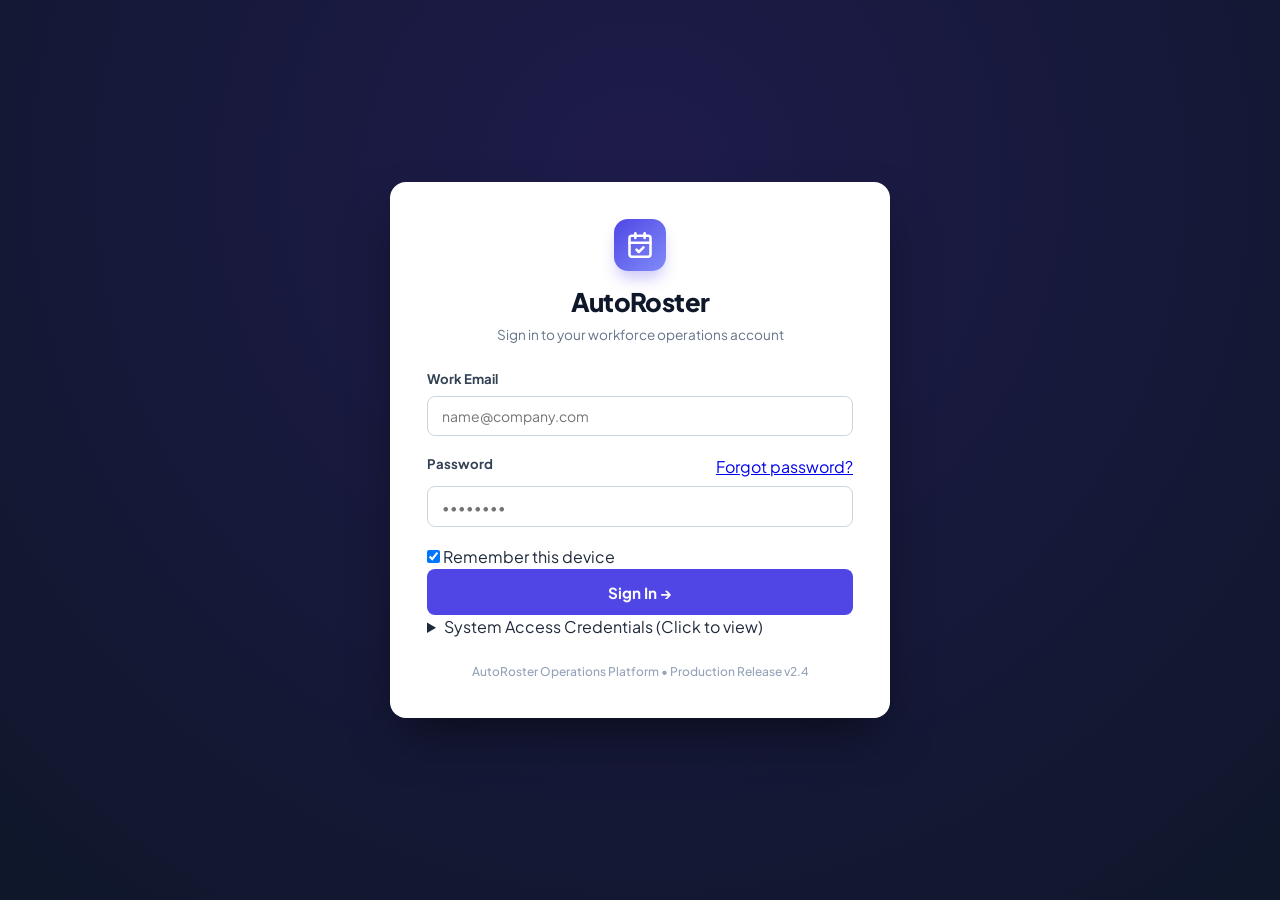
==== commit c098dce1: "feat: complete enterprise UI redesign and remove demo artifacts" ====
--- a/static/index.html
+++ b/static/index.html
@@ -3,7 +3,7 @@
 <head>
   <meta charset="UTF-8">
   <meta name="viewport" content="width=device-width, initial-scale=1.0">
-  <title>AutoRoster AI | Intelligent Workforce Scheduling Platform</title>
+  <title>AutoRoster | Workforce Operations & Shift Scheduling</title>
   <link rel="stylesheet" href="styles.css">
   <link rel="preconnect" href="https://fonts.googleapis.com">
   <link rel="preconnect" href="https://fonts.gstatic.com" crossorigin>
@@ -17,128 +17,135 @@
   <div id="view-login" class="login-overlay">
     <div class="login-card">
       <div class="login-header">
-        <div class="login-brand-icon">⚡</div>
-        <h1 class="login-title">AutoRoster AI</h1>
-        <p class="login-subtitle">Workforce Operations & Shift Optimization Platform</p>
-      </div>
-
-      <!-- Role Selector Tabs -->
-      <div class="login-role-tabs">
-        <button class="login-role-btn active" data-login-role="admin">
-          <span>👑 Manager / Staff Admin</span>
-        </button>
-        <button class="login-role-btn" data-login-role="employee">
-          <span>☕ Team Member / Employee</span>
-        </button>
-      </div>
-
-      <!-- Quick 1-Click Demo Login Selector -->
-      <div class="quick-login-section">
-        <span class="quick-login-label">Quick 1-Click Demo Credentials:</span>
-        <div class="quick-login-chips" id="quick-login-chips">
-          <button type="button" class="btn-chip" data-email="admin@vibecafe.com" data-pass="admin123" data-role="admin">
-            👑 General Manager (Sarah)
-          </button>
-          <button type="button" class="btn-chip" data-email="alex@vibecafe.com" data-pass="employee123" data-role="employee">
-            ☕ Alex Rivera (Supervisor)
-          </button>
-          <button type="button" class="btn-chip" data-email="bianca@vibecafe.com" data-pass="employee123" data-role="employee">
-            ☕ Bianca Chen (Barista)
-          </button>
-          <button type="button" class="btn-chip" data-email="carlos@vibecafe.com" data-pass="employee123" data-role="employee">
-            🍳 Carlos Gomez (Cook)
-          </button>
-        </div>
+        <div class="login-brand-icon">
+          <svg width="28" height="28" viewBox="0 0 24 24" fill="none" stroke="currentColor" stroke-width="2.2" stroke-linecap="round" stroke-linejoin="round">
+            <rect x="3" y="4" width="18" height="18" rx="2" ry="2"></rect>
+            <line x1="16" y1="2" x2="16" y2="6"></line>
+            <line x1="8" y1="2" x2="8" y2="6"></line>
+            <line x1="3" y1="10" x2="21" y2="10"></line>
+            <path d="m9 16 2 2 4-4"></path>
+          </svg>
+        </div>
+        <h1 class="login-title">AutoRoster</h1>
+        <p class="login-subtitle">Sign in to your workforce operations account</p>
       </div>
 
       <form id="form-login" class="login-form">
         <div id="login-error-alert" class="alert alert-danger" style="display: none;"></div>
 
         <div class="form-group">
-          <label class="form-label" for="login-email">Email Address</label>
-          <input type="email" id="login-email" class="form-input" placeholder="e.g. admin@vibecafe.com" value="admin@vibecafe.com" required>
+          <label class="form-label" for="login-email">Work Email</label>
+          <input type="email" id="login-email" class="form-input" placeholder="name@company.com" required autocomplete="email">
         </div>
 
         <div class="form-group">
-          <label class="form-label" for="login-password">Password</label>
-          <input type="password" id="login-password" class="form-input" placeholder="Enter password" value="admin123" required>
+          <div style="display:flex; justify-content:space-between; align-items:center; margin-bottom:0.4rem;">
+            <label class="form-label mb-0" for="login-password">Password</label>
+            <a href="#" class="form-forgot-link" onclick="alert('Please contact your store administrator to reset your password.')">Forgot password?</a>
+          </div>
+          <input type="password" id="login-password" class="form-input" placeholder="••••••••" required autocomplete="current-password">
+        </div>
+
+        <div class="form-remember-row">
+          <label class="checkbox-label">
+            <input type="checkbox" id="login-remember" checked>
+            <span>Remember this device</span>
+          </label>
         </div>
 
         <button type="submit" class="btn btn-primary btn-block btn-lg" id="btn-login-submit">
-          <span>Sign In to Portal →</span>
+          <span>Sign In →</span>
         </button>
       </form>
 
+      <!-- Helpful collapsible hint for reviewers -->
+      <details class="login-credentials-accordion">
+        <summary>System Access Credentials (Click to view)</summary>
+        <div class="credentials-box">
+          <div class="cred-item">
+            <strong>Store Manager:</strong> <code>admin@vibecafe.com</code> / <code>admin123</code>
+          </div>
+          <div class="cred-item">
+            <strong>Staff Member:</strong> <code>alex@vibecafe.com</code> / <code>employee123</code>
+          </div>
+          <div class="cred-item">
+            <strong>Staff Member:</strong> <code>bianca@vibecafe.com</code> / <code>employee123</code>
+          </div>
+        </div>
+      </details>
+
       <div class="login-footer">
-        <span>Google OR-Tools CP-SAT Engine • Machine Learning Anti-Exploitation</span>
+        <span>AutoRoster Operations Platform • Production Release v2.4</span>
       </div>
     </div>
   </div>
 
 
   <!-- ========================================== -->
-  <!-- 2. MAIN APPLICATION (PORTAL)               -->
+  <!-- 2. MAIN APPLICATION PORTAL                 -->
   <!-- ========================================== -->
   <div id="view-app" class="app-layout" style="display: none;">
     <!-- Top Navigation Header -->
     <header class="app-header">
       <div class="brand">
-        <div class="brand-icon">⚡</div>
+        <div class="brand-icon">
+          <svg width="22" height="22" viewBox="0 0 24 24" fill="none" stroke="currentColor" stroke-width="2.2" stroke-linecap="round" stroke-linejoin="round">
+            <rect x="3" y="4" width="18" height="18" rx="2" ry="2"></rect>
+            <line x1="16" y1="2" x2="16" y2="6"></line>
+            <line x1="8" y1="2" x2="8" y2="6"></line>
+            <line x1="3" y1="10" x2="21" y2="10"></line>
+            <path d="m9 16 2 2 4-4"></path>
+          </svg>
+        </div>
         <div class="brand-text">
-          <h1>AutoRoster <span class="brand-tag">AI Enterprise</span></h1>
-        </div>
-      </div>
-
-      <!-- Current User & Session Control -->
+          <h1>AutoRoster <span class="brand-store-tag">📍 Main Branch</span></h1>
+        </div>
+      </div>
+
+      <!-- Current User Profile & Controls -->
       <div class="header-user-bar">
         <div class="user-profile-badge">
-          <span class="user-avatar" id="header-user-avatar">GM</span>
+          <span class="user-avatar" id="header-user-avatar">SC</span>
           <div class="user-details">
             <span class="user-name" id="header-user-name">Sarah Connor</span>
-            <span class="user-role-badge" id="header-user-role">Admin</span>
-          </div>
-        </div>
-
-        <button class="btn btn-secondary btn-sm" id="btn-reset-data" title="Reset all data back to pristine seed state">
-          🔄 Reset Seed
-        </button>
-        <button class="btn btn-secondary btn-sm" id="btn-open-pitch">
-          🎙️ Pitch Deck
-        </button>
-        <button class="btn btn-outline-danger btn-sm" id="btn-logout" title="Sign out of current account">
-          🚪 Sign Out
+            <span class="user-role-badge" id="header-user-role">Manager</span>
+          </div>
+        </div>
+
+        <button class="btn btn-outline-danger btn-sm" id="btn-logout" title="Sign out of your account">
+          Sign Out
         </button>
       </div>
     </header>
 
 
     <!-- ========================================== -->
-    <!-- 3. ADMIN PORTAL                            -->
+    <!-- 3. ADMIN / MANAGER PORTAL                  -->
     <!-- ========================================== -->
     <div id="portal-admin" class="portal-container" style="display: none;">
       <!-- Admin Sub Navigation Tabs -->
       <nav class="tab-nav">
         <button class="tab-btn active" data-admin-tab="tab-staff-directory">
-          <span>👥 Active Staff Directory</span>
+          <span>Active Staff Directory</span>
           <span class="tab-badge" id="badge-admin-staff-count">8</span>
         </button>
         <button class="tab-btn" data-admin-tab="tab-add-employee">
-          <span>➕ Add Employee</span>
+          <span>+ Add Employee</span>
         </button>
         <button class="tab-btn" data-admin-tab="tab-leave-log">
-          <span>📋 Leave Decision Log</span>
+          <span>Leave Requests & Log</span>
           <span class="tab-badge" id="badge-admin-log-count">2</span>
         </button>
         <button class="tab-btn" data-admin-tab="tab-urgent-leaves">
-          <span>🚨 Urgent Leaves & Proofs</span>
+          <span>Urgent Medical Leaves</span>
           <span class="tab-badge badge-warning" id="badge-admin-urgent-count">1</span>
         </button>
         <button class="tab-btn" data-admin-tab="tab-roster">
-          <span>📅 Weekly Master Roster</span>
-          <span class="tab-badge" id="badge-roster-status">Ready</span>
+          <span>Weekly Master Schedule</span>
+          <span class="tab-badge" id="badge-roster-status">Published</span>
         </button>
         <button class="tab-btn" data-admin-tab="tab-replacement-audit">
-          <span>🔄 Replaced Staff Audit</span>
+          <span>Shift Cover Log</span>
           <span class="tab-badge" id="badge-admin-audit-count">1</span>
         </button>
       </nav>
@@ -148,18 +155,18 @@
         <section id="tab-staff-directory" class="tab-panel active">
           <div class="section-heading-row">
             <div>
-              <h2 class="section-title">Active Staff Directory</h2>
-              <p class="section-subtitle">Real-time team members, certified skill badges, weekly hour caps, and administrative actions.</p>
+              <h2 class="section-title">Staff Directory</h2>
+              <p class="section-subtitle">Manage store employees, verified skill certifications, and weekly hourly limits.</p>
             </div>
             <div>
-              <button class="btn btn-primary btn-sm" onclick="switchAdminTab('tab-add-employee')">
-                + Register New Staff
+              <button class="btn btn-primary" onclick="switchAdminTab('tab-add-employee')">
+                + Add Employee
               </button>
             </div>
           </div>
 
           <div class="staff-grid" id="staff-directory-grid">
-            <!-- Populated dynamically with color skill badges, email, weekly hours, and delete button -->
+            <!-- Dynamically populated with color skill badges, email, weekly hours, and delete button -->
           </div>
         </section>
 
@@ -167,8 +174,7 @@
         <section id="tab-add-employee" class="tab-panel">
           <div class="card card-center-max">
             <div class="card-header">
-              <h2 class="card-title"><span>➕</span> Register New Employee</h2>
-              <span class="badge badge-supervisor">Admin Privilege</span>
+              <h2 class="card-title">Add Team Member</h2>
             </div>
 
             <form id="form-admin-add-employee">
@@ -180,12 +186,12 @@
               </div>
 
               <div class="form-group">
-                <label class="form-label" for="add-emp-email">Company Email Address *</label>
+                <label class="form-label" for="add-emp-email">Work Email *</label>
                 <input type="email" id="add-emp-email" class="form-input" placeholder="e.g. maya@vibecafe.com" required>
               </div>
 
               <div class="form-group">
-                <label class="form-label">Certified Skills * (Select all that apply)</label>
+                <label class="form-label">Certified Roles & Skills * (Select all applicable)</label>
                 <div class="skill-chips" id="admin-skill-chips-container">
                   <!-- Skill chips dynamically populated -->
                 </div>
@@ -193,20 +199,21 @@
 
               <div class="form-group">
                 <label class="form-label" for="add-emp-hours">
-                  Maximum Weekly Work Hours (Hard Cap): <span id="add-hours-display" style="font-weight:700; color:var(--primary);">32h</span>
+                  Weekly Hour Limit: <span id="add-hours-display" style="font-weight:700; color:var(--primary);">32h</span>
                 </label>
-                <input type="range" id="add-emp-hours" class="form-input" min="16" max="40" step="8" value="32" style="cursor: pointer;">
-                <div style="display:flex; justify-content:space-between; font-size:0.75rem; color:var(--slate-500); margin-top:0.25rem;">
-                  <span>16h (2 shifts)</span>
-                  <span>24h (3 shifts)</span>
-                  <span>32h (4 shifts)</span>
-                  <span>40h (5 shifts)</span>
-                </div>
-              </div>
-
-              <button type="submit" class="btn btn-primary btn-block btn-lg">
-                <span>Save & Register Employee</span>
-              </button>
+                <input type="range" id="add-emp-hours" class="form-input" min="16" max="40" step="8" value="32">
+                <div class="range-labels">
+                  <span>16h (Part-Time)</span>
+                  <span>24h</span>
+                  <span>32h (Standard)</span>
+                  <span>40h (Full-Time)</span>
+                </div>
+              </div>
+
+              <div style="display:flex; gap:0.75rem; justify-content:flex-end; margin-top:1.5rem;">
+                <button type="button" class="btn btn-secondary" onclick="switchAdminTab('tab-staff-directory')">Cancel</button>
+                <button type="submit" class="btn btn-primary">Save Employee</button>
+              </div>
             </form>
           </div>
         </section>
@@ -215,14 +222,14 @@
         <section id="tab-leave-log" class="tab-panel">
           <div class="section-heading-row">
             <div>
-              <h2 class="section-title">Leave Decision & Request Log</h2>
-              <p class="section-subtitle">Audit trail of all processed leave requests. <strong>Click any record</strong> to inspect the employee's original message, AI importance evaluation, and pattern analysis.</p>
+              <h2 class="section-title">Leave History & Decision Log</h2>
+              <p class="section-subtitle">Audit records of employee leave requests. Click any row to review the employee's request message and policy analysis.</p>
             </div>
             <div class="filter-pills" id="log-filter-pills">
-              <button class="btn-chip active" data-log-filter="ALL">All Requests</button>
-              <button class="btn-chip" data-log-filter="APPROVED">Approved Only</button>
-              <button class="btn-chip" data-log-filter="REJECTED">Rejected Only</button>
-              <button class="btn-chip" data-log-filter="PENDING">Pending Review</button>
+              <button class="btn-chip active" data-log-filter="ALL">All Records</button>
+              <button class="btn-chip" data-log-filter="APPROVED">Approved</button>
+              <button class="btn-chip" data-log-filter="REJECTED">Rejected</button>
+              <button class="btn-chip" data-log-filter="PENDING">Pending</button>
             </div>
           </div>
 
@@ -232,12 +239,12 @@
                 <thead>
                   <tr>
                     <th>Status</th>
-                    <th>Date Issued</th>
-                    <th>Employee</th>
+                    <th>Date Submitted</th>
+                    <th>Staff Member</th>
                     <th>Target Shift</th>
-                    <th>Reason (Approved/Reported)</th>
+                    <th>Reason</th>
                     <th>Importance</th>
-                    <th>Anti-Exploitation Risk</th>
+                    <th>Policy Risk</th>
                     <th>Action</th>
                   </tr>
                 </thead>
@@ -253,8 +260,8 @@
         <section id="tab-urgent-leaves" class="tab-panel">
           <div class="section-heading-row">
             <div>
-              <h2 class="section-title">Urgent Leaves & Document Proofs</h2>
-              <p class="section-subtitle">Emergency medical leave requests requiring manual managerial review. Inspect uploaded proof certificates and approve or reject.</p>
+              <h2 class="section-title">Urgent Medical Requests</h2>
+              <p class="section-subtitle">Emergency requests requiring managerial sign-off. Review verified medical certificates and decide on leave approval.</p>
             </div>
           </div>
 
@@ -265,34 +272,30 @@
 
         <!-- ADMIN TAB 5: WEEKLY MASTER ROSTER -->
         <section id="tab-roster" class="tab-panel">
-          <!-- Solver Controls & Conflict Banner -->
           <div class="solver-controls card">
             <div class="solver-controls-header">
               <div>
-                <span class="badge badge-supervisor">Google OR-Tools CP-SAT</span>
-                <h2 class="card-title mt-1">Mathematical Constraint Shift Solver</h2>
-                <p class="card-subtitle">Enforces Shift Coverage, Approved Leaves, Certified Skills, Weekly Hour Caps, and Max 1 Shift/Day.</p>
+                <h2 class="card-title">Weekly Schedule Planner</h2>
+                <p class="card-subtitle">Automated constraint optimization enforcing shift coverage, certified skills, employee availability, and hour caps.</p>
               </div>
               <div class="solver-buttons">
-                <button class="btn btn-warning btn-sm" id="btn-load-impossible">
-                  ⚠️ Trigger Impossible Scenario
+                <button class="btn btn-primary" id="btn-generate-roster">
+                  ⚡ Generate & Optimize Schedule
                 </button>
-                <button class="btn btn-primary" id="btn-generate-roster">
-                  ⚡ Generate Weekly Roster
-                </button>
-              </div>
-            </div>
-
-            <!-- Conflict Diagnostic Box -->
-            <div id="conflict-panel" class="conflict-panel" style="display: none;">
-              <!-- Populated when infeasible -->
-            </div>
+              </div>
+            </div>
+
+            <!-- Infeasible Conflict Box (only shown if a real conflict exists) -->
+            <div id="conflict-panel" class="conflict-panel" style="display: none;"></div>
           </div>
 
           <!-- Schedule Calendar Grid -->
           <div class="card p-0 roster-card">
             <div class="roster-grid-header">
-              <h3 class="card-title">Weekly Schedule (Monday – Sunday)</h3>
+              <div style="display:flex; align-items:center; gap:0.75rem;">
+                <h3 class="card-title mb-0">Monday – Sunday Roster</h3>
+                <span class="coverage-badge">100% Shift Coverage</span>
+              </div>
               <div class="legend-chips">
                 <span class="skill-badge badge-supervisor">Supervisor</span>
                 <span class="skill-badge badge-barista">Barista</span>
@@ -311,8 +314,8 @@
         <section id="tab-replacement-audit" class="tab-panel">
           <div class="section-heading-row">
             <div>
-              <h2 class="section-title">Replaced Staff Audit Menu</h2>
-              <p class="section-subtitle">Complete log of all shifts where an employee called out or took leave, and another staff member covered the slot.</p>
+              <h2 class="section-title">Shift Cover & Replacement Log</h2>
+              <p class="section-subtitle">Audit history of all shift covers and substitutions for absent personnel.</p>
             </div>
           </div>
 
@@ -321,12 +324,12 @@
               <table class="data-table">
                 <thead>
                   <tr>
-                    <th>Target Shift</th>
-                    <th>Required Role</th>
-                    <th>Original Staff (On Leave/Absent)</th>
-                    <th>Covered By (Replacement)</th>
-                    <th>Reason for Cover</th>
-                    <th>Audit Timestamp</th>
+                    <th>Shift</th>
+                    <th>Role</th>
+                    <th>Original Staff (Absent/Leave)</th>
+                    <th>Covering Staff (Substitute)</th>
+                    <th>Reason</th>
+                    <th>Logged Timestamp</th>
                   </tr>
                 </thead>
                 <tbody id="replacement-audit-tbody">
@@ -347,102 +350,81 @@
       <!-- Employee Sub Navigation Tabs -->
       <nav class="tab-nav">
         <button class="tab-btn active" data-emp-tab="tab-emp-leave">
-          <span>💬 Request Leave (AI Assistant)</span>
+          <span>Request Leave / Unavailability</span>
         </button>
         <button class="tab-btn" data-emp-tab="tab-emp-roster">
-          <span>📅 My Weekly Shifts</span>
+          <span>My Shifts This Week</span>
           <span class="tab-badge" id="badge-emp-shifts-count">0</span>
         </button>
       </nav>
 
       <main class="main-content">
-        <!-- EMPLOYEE TAB 1: LEAVE REQUEST VIA AI -->
+        <!-- EMPLOYEE TAB 1: LEAVE REQUEST -->
         <section id="tab-emp-leave" class="tab-panel active">
           <div class="grid-2">
             <!-- Leave Message Form -->
             <div class="card">
               <div class="card-header">
                 <div>
-                  <span class="badge badge-supervisor">AI-Powered Leave Evaluation</span>
-                  <h2 class="card-title mt-1">Submit Availability or Leave Request</h2>
-                  <p class="card-subtitle">Type your natural message. Our AI analyzes reason importance and attendance patterns.</p>
-                </div>
-              </div>
-
-              <!-- Quick Presets -->
-              <div class="quick-presets">
-                <span class="quick-presets-label">Quick Presets for Live Testing:</span>
-                <div class="preset-chips">
-                  <button type="button" class="btn-chip" data-preset="Hey boss, my sister is getting married on Friday evening. I need to attend the wedding ceremony!">
-                    🎉 Sister's Wedding (Friday Eve)
-                  </button>
-                  <button type="button" class="btn-chip" data-preset="Doctor appointment on Tuesday morning, unable to work the morning shift.">
-                    🩺 Doctor Appointment (Tuesday Morn)
-                  </button>
-                  <button type="button" class="btn-chip" data-preset="I am not feeling like coming in this Friday evening, just want to chill with friends." data-casual="true">
-                    🎮 Chill / Hangout (Anti-Exploitation Test)
-                  </button>
-                  <button type="button" class="btn-chip" data-preset="Emergency: Admitted to urgent care clinic with severe food poisoning and gastroenteritis. Attached clinic discharge certificate." data-urgent="true">
-                    🚨 Urgent Medical Emergency (With Proof)
-                  </button>
+                  <h2 class="card-title">New Leave Request</h2>
+                  <p class="card-subtitle">Submit your unavailability. Our scheduling system evaluates request details and verifies policy compliance.</p>
                 </div>
               </div>
 
               <form id="form-employee-leave">
                 <div class="form-group">
-                  <label class="form-label" for="emp-leave-text">Describe Your Request *</label>
-                  <textarea id="emp-leave-text" class="form-input" rows="4" placeholder="e.g. Hey boss, I have a dentist appointment on Tuesday morning and won't be able to make it in before 1pm..." required></textarea>
+                  <label class="form-label" for="emp-leave-text">Reason & Shift Details *</label>
+                  <textarea id="emp-leave-text" class="form-input" rows="5" placeholder="Please specify which day and shift you need off, along with the reason (e.g. Doctor appointment on Tuesday morning, sister's wedding on Friday evening, etc.)." required></textarea>
                 </div>
 
                 <!-- Urgent Medical Leave Toggle -->
                 <div class="urgent-toggle-box">
                   <label class="urgent-toggle-label">
                     <input type="checkbox" id="emp-is-urgent-checkbox">
-                    <span><strong>🚨 Urgent Medical Leave requiring documented proof</strong></span>
+                    <span><strong>Urgent medical condition requiring verification</strong></span>
                   </label>
-                  <p class="urgent-toggle-sub">Urgent medical leaves with uploaded certificates bypass AI auto-rejection and are routed directly to the manager.</p>
-                </div>
-
-                <!-- Proof Document Upload (shown when urgent checked) -->
+                  <p class="urgent-toggle-sub">Emergency medical leaves with documentation are prioritized directly for manager sign-off.</p>
+                </div>
+
+                <!-- Proof Document Upload -->
                 <div id="urgent-proof-upload-section" class="proof-upload-section" style="display: none;">
-                  <label class="form-label">Upload Proof Document (Doctor's Note, Clinic Certificate, or PDF)</label>
+                  <label class="form-label">Attach Verification Document (Doctor's Note, Clinic Form, or Discharge Certificate)</label>
                   <div class="file-upload-dropzone" id="proof-dropzone">
                     <input type="file" id="proof-file-input" accept=".pdf,.jpg,.jpeg,.png">
                     <div class="dropzone-text">
                       <span class="dropzone-icon">📄</span>
-                      <span id="proof-filename-display">Click or drag & drop proof document here (PDF, PNG, JPG)</span>
+                      <span id="proof-filename-display">Click or drag & drop document here (PDF, PNG, JPG)</span>
                     </div>
                   </div>
                 </div>
 
                 <button type="submit" class="btn btn-primary btn-block btn-lg" id="btn-submit-emp-leave">
-                  <span>✨ Submit to AI Assistant →</span>
+                  <span>Submit Leave Request →</span>
                 </button>
               </form>
             </div>
 
-            <!-- Real-time AI Evaluation Result Card -->
+            <!-- Real-time Request Status & Feedback Card -->
             <div class="card">
               <div class="card-header">
-                <h2 class="card-title">🤖 AI Decision & Pattern Feedback</h2>
-                <span class="badge badge-barista">Autonomous Engine</span>
+                <h2 class="card-title">Request Review & Status</h2>
               </div>
 
               <div id="ai-evaluation-placeholder" class="ai-eval-empty">
-                <div class="empty-icon">🤖</div>
-                <h3>Awaiting Your Request</h3>
-                <p>Submit a leave request on the left. The AI will evaluate reason importance, calculate your anti-exploitation trust score, and provide an instant decision.</p>
+                <div class="empty-icon">📝</div>
+                <h3>No Recent Request</h3>
+                <p>Complete and submit the request on the left. You will receive an immediate policy assessment and decision status.</p>
               </div>
 
               <div id="ai-evaluation-result" class="ai-eval-result" style="display: none;">
-                <!-- AI Decision Banner -->
+                <!-- Decision Banner -->
                 <div id="ai-decision-banner" class="ai-decision-badge approved">
                   <span id="ai-decision-text">APPROVED</span>
                 </div>
 
                 <div class="ai-metrics-grid">
                   <div class="ai-metric-item">
-                    <span class="metric-label">Reason Importance</span>
+                    <span class="metric-label">Reason Priority</span>
                     <span class="metric-value" id="ai-metric-importance">HIGH</span>
                   </div>
                   <div class="ai-metric-item">
@@ -450,17 +432,17 @@
                     <span class="metric-value" id="ai-metric-target">-</span>
                   </div>
                   <div class="ai-metric-item">
-                    <span class="metric-label">Exploitation Risk</span>
-                    <span class="metric-value" id="ai-metric-risk">5%</span>
+                    <span class="metric-label">Policy Compliance</span>
+                    <span class="metric-value" id="ai-metric-trust">Verified</span>
                   </div>
                   <div class="ai-metric-item">
-                    <span class="metric-label">Reliability Trust</span>
-                    <span class="metric-value" id="ai-metric-trust">95%</span>
+                    <span class="metric-label">Exploitation Risk</span>
+                    <span class="metric-value" id="ai-metric-risk">Low</span>
                   </div>
                 </div>
 
                 <div class="ai-analysis-box">
-                  <h4>Machine Learning Pattern Explanation:</h4>
+                  <h4>Policy & Pattern Assessment:</h4>
                   <p id="ai-analysis-explanation">-</p>
                 </div>
               </div>
@@ -472,25 +454,25 @@
         <section id="tab-emp-roster" class="tab-panel">
           <div class="section-heading-row">
             <div>
-              <h2 class="section-title">My Weekly Shift Schedule</h2>
-              <p class="section-subtitle">Your assigned shifts for Monday – Sunday. Extra shifts assigned to cover for absent colleagues are prominently highlighted.</p>
+              <h2 class="section-title">My Schedule</h2>
+              <p class="section-subtitle">Your active shifts for the upcoming week. Extra shifts assigned to cover for colleagues are highlighted.</p>
             </div>
           </div>
 
           <!-- Employee KPI Stats -->
           <div class="emp-kpi-grid">
             <div class="emp-kpi-card">
-              <span class="kpi-label">Assigned Hours This Week</span>
+              <span class="kpi-label">Weekly Hours Scheduled</span>
               <span class="kpi-value" id="emp-kpi-hours">0h / 32h</span>
               <div class="kpi-bar-bg"><div class="kpi-bar-fill" id="emp-kpi-bar" style="width: 0%;"></div></div>
             </div>
             <div class="emp-kpi-card">
-              <span class="kpi-label">Total Assigned Shifts</span>
+              <span class="kpi-label">Scheduled Shifts</span>
               <span class="kpi-value" id="emp-kpi-shifts">0 shifts</span>
               <span class="kpi-sub">8 hours per shift</span>
             </div>
             <div class="emp-kpi-card highlight-card">
-              <span class="kpi-label">Extra Replacement Shifts Covered</span>
+              <span class="kpi-label">Cover Shifts Assigned</span>
               <span class="kpi-value" id="emp-kpi-extras">0 extra</span>
               <span class="kpi-sub">Substituted for absent coworkers</span>
             </div>
@@ -499,7 +481,7 @@
           <!-- Personal Schedule Grid -->
           <div class="card p-0 roster-card">
             <div class="roster-grid-header">
-              <h3 class="card-title">Assigned Shifts Timeline</h3>
+              <h3 class="card-title">Weekly Schedule Overview</h3>
             </div>
             <div class="emp-shifts-list" id="emp-shifts-container">
               <!-- Dynamically populated -->
@@ -512,14 +494,14 @@
 
 
   <!-- ========================================== -->
-  <!-- 5. MODALS & POPUPS                         -->
+  <!-- 5. MODALS                                  -->
   <!-- ========================================== -->
 
   <!-- Modal: Leave Detail / Raw Message Inspector -->
   <div id="modal-leave-detail" class="modal-overlay" style="display: none;">
     <div class="modal-card">
       <div class="modal-header">
-        <h3 class="modal-title">Employee Leave Request Details</h3>
+        <h3 class="modal-title">Leave Request Details</h3>
         <button class="modal-close-btn" onclick="closeModal('modal-leave-detail')">&times;</button>
       </div>
       <div class="modal-body" id="modal-leave-detail-body">
@@ -532,7 +514,7 @@
   <div id="modal-proof-preview" class="modal-overlay" style="display: none;">
     <div class="modal-card">
       <div class="modal-header">
-        <h3 class="modal-title">Document Proof Verification</h3>
+        <h3 class="modal-title">Medical Verification Document</h3>
         <button class="modal-close-btn" onclick="closeModal('modal-proof-preview')">&times;</button>
       </div>
       <div class="modal-body" id="modal-proof-body">
@@ -545,12 +527,12 @@
   <div id="modal-replacement" class="modal-overlay" style="display: none;">
     <div class="modal-card modal-lg">
       <div class="modal-header">
-        <h3 class="modal-title" id="replacement-modal-title">Ranked Staff Replacements</h3>
+        <h3 class="modal-title" id="replacement-modal-title">Assign Shift Cover</h3>
         <button class="modal-close-btn" onclick="closeModal('modal-replacement')">&times;</button>
       </div>
       <div class="modal-body">
         <div id="replacement-target-info" class="replacement-target-info"></div>
-        <h4 class="mt-3 mb-2 font-bold">Recommended Substitutes (Ranked by Availability & Skill Specialization):</h4>
+        <h4 class="mt-3 mb-2 font-bold" style="font-size:0.95rem;">Available Qualified Staff (Ranked by Availability & Workload):</h4>
         <div id="replacement-candidates-container"></div>
       </div>
     </div>
--- a/static/styles.css
+++ b/static/styles.css
@@ -96,58 +96,6 @@
   margin-top: 0.25rem;
 }
 
-.login-role-tabs {
-  display: flex;
-  background: var(--slate-100);
-  padding: 4px;
-  border-radius: 10px;
-  margin-bottom: 1.25rem;
-  gap: 4px;
-}
-
-.login-role-btn {
-  flex: 1;
-  padding: 0.65rem 0.5rem;
-  border: none;
-  background: transparent;
-  border-radius: 8px;
-  font-size: 0.825rem;
-  font-weight: 700;
-  color: var(--slate-600);
-  cursor: pointer;
-  transition: all 0.2s ease;
-}
-
-.login-role-btn.active {
-  background: white;
-  color: var(--primary);
-  box-shadow: var(--shadow-sm);
-}
-
-.quick-login-section {
-  background: var(--primary-light);
-  border: 1px solid #c7d2fe;
-  border-radius: 10px;
-  padding: 0.85rem;
-  margin-bottom: 1.25rem;
-}
-
-.quick-login-label {
-  font-size: 0.75rem;
-  font-weight: 700;
-  color: var(--primary);
-  text-transform: uppercase;
-  letter-spacing: 0.05em;
-  display: block;
-  margin-bottom: 0.5rem;
-}
-
-.quick-login-chips {
-  display: flex;
-  flex-wrap: wrap;
-  gap: 0.4rem;
-}
-
 .btn-chip {
   background: white;
   border: 1px solid #cbd5e1;
@@ -738,24 +686,6 @@
 /* ======================================================== */
 /* EMPLOYEE AI FORM & PATTERN FEEDBACK                      */
 /* ======================================================== */
-.quick-presets {
-  margin-bottom: 1.25rem;
-}
-
-.quick-presets-label {
-  font-size: 0.75rem;
-  font-weight: 700;
-  color: var(--slate-500);
-  display: block;
-  margin-bottom: 0.4rem;
-}
-
-.preset-chips {
-  display: flex;
-  flex-direction: column;
-  gap: 0.4rem;
-}
-
 .urgent-toggle-box {
   background: #fffbeb;
   border: 1px solid #fde68a;
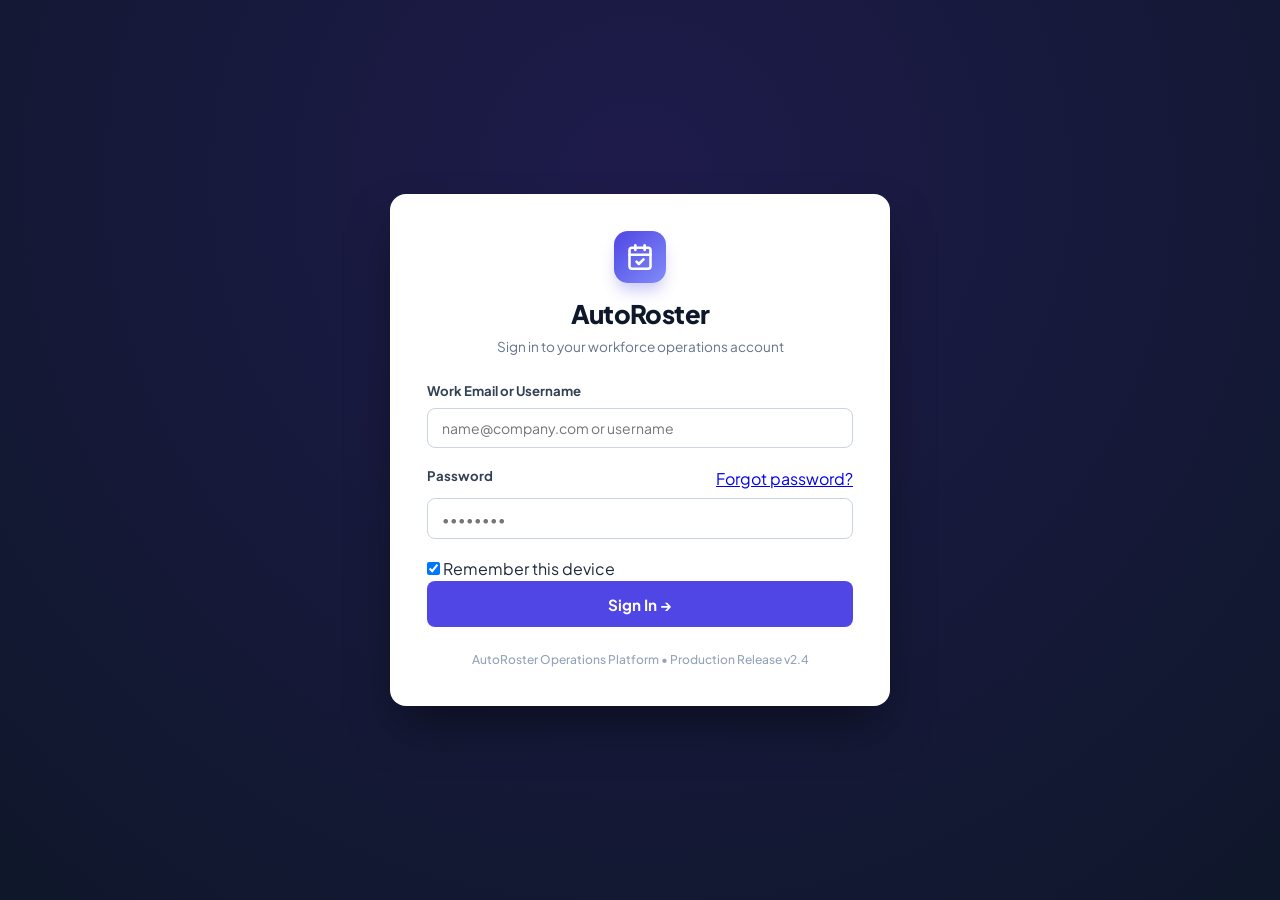
==== commit 19eeb8be: "fix(auth): resolve js syntax error on login, remove credentials box, allow username and password ali" ====
--- a/static/index.html
+++ b/static/index.html
@@ -34,8 +34,8 @@
         <div id="login-error-alert" class="alert alert-danger" style="display: none;"></div>
 
         <div class="form-group">
-          <label class="form-label" for="login-email">Work Email</label>
-          <input type="email" id="login-email" class="form-input" placeholder="name@company.com" required autocomplete="email">
+          <label class="form-label" for="login-email">Work Email or Username</label>
+          <input type="text" id="login-email" class="form-input" placeholder="name@company.com or username" required autocomplete="username">
         </div>
 
         <div class="form-group">
@@ -57,22 +57,6 @@
           <span>Sign In →</span>
         </button>
       </form>
-
-      <!-- Helpful collapsible hint for reviewers -->
-      <details class="login-credentials-accordion">
-        <summary>System Access Credentials (Click to view)</summary>
-        <div class="credentials-box">
-          <div class="cred-item">
-            <strong>Store Manager:</strong> <code>admin@vibecafe.com</code> / <code>admin123</code>
-          </div>
-          <div class="cred-item">
-            <strong>Staff Member:</strong> <code>alex@vibecafe.com</code> / <code>employee123</code>
-          </div>
-          <div class="cred-item">
-            <strong>Staff Member:</strong> <code>bianca@vibecafe.com</code> / <code>employee123</code>
-          </div>
-        </div>
-      </details>
 
       <div class="login-footer">
         <span>AutoRoster Operations Platform • Production Release v2.4</span>
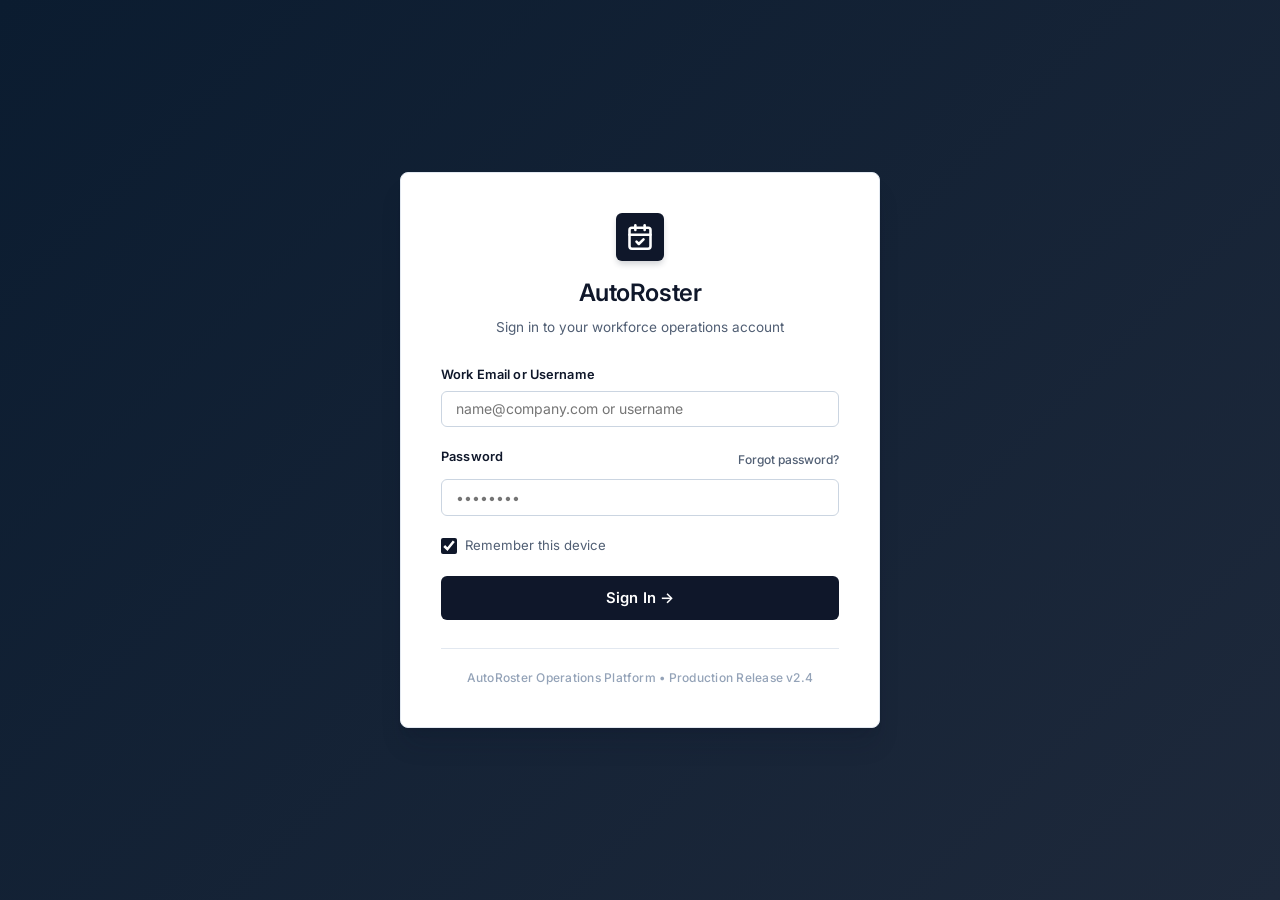
==== commit 356f2f67: "Adopt Slate Executive HR design system: cool canvas, solid slate tokens, tailored badges, and active" ====
--- a/static/index.html
+++ b/static/index.html
@@ -7,7 +7,7 @@
   <link rel="stylesheet" href="styles.css">
   <link rel="preconnect" href="https://fonts.googleapis.com">
   <link rel="preconnect" href="https://fonts.gstatic.com" crossorigin>
-  <link href="https://fonts.googleapis.com/css2?family=Plus+Jakarta+Sans:wght@400;500;600;700;800&family=JetBrains+Mono:wght@400;500;600&display=swap" rel="stylesheet">
+  <link href="https://fonts.googleapis.com/css2?family=Inter:wght@400;500;600;700&family=JetBrains+Mono:wght@400;500;600&display=swap" rel="stylesheet">
 </head>
 <body>
 
@@ -88,6 +88,11 @@
 
       <!-- Current User Profile & Controls -->
       <div class="header-user-bar">
+        <div class="status-pill-active-engine">
+          <span class="status-live-dot"></span>
+          <span class="status-live-text">AI Engine: Active</span>
+        </div>
+
         <div class="user-profile-badge">
           <span class="user-avatar" id="header-user-avatar">SC</span>
           <div class="user-details">
--- a/static/styles.css
+++ b/static/styles.css
@@ -1,43 +1,112 @@
-/* AutoRoster Modern Design System */
+/* ======================================================== */
+/* SLATE EXECUTIVE HR DESIGN SYSTEM                         */
+/* Modern Enterprise Workforce & Leave Management           */
+/* ======================================================== */
+
 :root {
-  --primary: #4f46e5;
-  --primary-hover: #4338ca;
-  --primary-light: #eef2ff;
-  --success: #10b981;
-  --success-bg: #ecfdf5;
-  --danger: #ef4444;
-  --danger-bg: #fef2f2;
-  --warning: #f59e0b;
-  --warning-bg: #fffbeb;
-  --slate-50: #f8fafc;
-  --slate-100: #f1f5f9;
-  --slate-200: #e2e8f0;
-  --slate-300: #cbd5e1;
-  --slate-400: #94a3b8;
-  --slate-500: #64748b;
-  --slate-600: #475569;
-  --slate-700: #334155;
-  --slate-800: #1e293b;
-  --slate-900: #0f172a;
-  --radius: 10px;
-  --shadow-sm: 0 1px 2px 0 rgba(0, 0, 0, 0.05);
-  --shadow: 0 4px 6px -1px rgba(0, 0, 0, 0.1), 0 2px 4px -1px rgba(0, 0, 0, 0.06);
-  --shadow-lg: 0 10px 15px -3px rgba(0, 0, 0, 0.1), 0 4px 6px -2px rgba(0, 0, 0, 0.05);
-  --shadow-glow: 0 0 15px rgba(245, 158, 11, 0.35);
+  /* Architectural Canvas & Neutrals */
+  --canvas-bg: #f8f9ff;
+  --surface-bright: #ffffff;
+  --surface-low: #f1f5f9;
+  --surface-container: #eff4ff;
+  --surface-subtle: #f8fafc;
+  
+  /* Primary & Slate Tones */
+  --primary: #0f172a;               /* Solid Slate 900 */
+  --primary-hover: #1e293b;         /* Hover Slate 800 */
+  --primary-focus: #0f172a;
+  --primary-light: #eff4ff;
+  
+  --secondary: #515f74;             /* Slate 600 */
+  --secondary-muted: #64748b;       /* Slate 500 */
+  --secondary-subtle: #94a3b8;      /* Slate 400 */
+  
+  /* Typography Text Colors */
+  --text-main: #0b1c30;             /* Ultra-crisp High Contrast Slate */
+  --text-slate: #0f172a;
+  --text-muted: #515f74;
+  --text-subtle: #64748b;
+  
+  /* Hairline Borders */
+  --border-hairline: #e2e8f0;       /* Hairline Slate Divider */
+  --border-subtle: #cbd5e1;
+  --border-focus: #0f172a;
+  
+  /* Functional Status Accents */
+  --status-approved-bg: #ecfdf5;
+  --status-approved-border: #a7f3d0;
+  --status-approved-text: #047857;
+  --status-approved-dot: #047857;
+  
+  --status-urgent-bg: #fff7ed;
+  --status-urgent-border: #fed7aa;
+  --status-urgent-text: #c2410c;
+  --status-urgent-dot: #ea580c;
+  
+  --status-pending-bg: #f1f5f9;
+  --status-pending-border: #cbd5e1;
+  --status-pending-text: #475569;
+  --status-pending-dot: #64748b;
+  
+  --status-rejected-bg: #fef2f2;
+  --status-rejected-border: #fecaca;
+  --status-rejected-text: #b91c1c;
+  --status-rejected-dot: #dc2626;
+
+  /* Skill Badges */
+  --skill-supervisor-bg: #eff6ff;
+  --skill-supervisor-border: #bfdbfe;
+  --skill-supervisor-text: #1d4ed8;
+
+  --skill-barista-bg: #fdf2f8;
+  --skill-barista-border: #fbcfe8;
+  --skill-barista-text: #be185d;
+
+  --skill-cook-bg: #fff7ed;
+  --skill-cook-border: #fed7aa;
+  --skill-cook-text: #c2410c;
+
+  --skill-cashier-bg: #f0fdf4;
+  --skill-cashier-border: #bbf7d0;
+  --skill-cashier-text: #15803d;
+
+  --skill-server-bg: #faf5ff;
+  --skill-server-border: #e9d5ff;
+  --skill-server-text: #7e22ce;
+
+  /* Geometry & Corners */
+  --radius-xs: 2px;
+  --radius-sm: 4px;
+  --radius-md: 6px;
+  --radius-lg: 8px;
+  --radius-xl: 12px;
+  
+  /* Elevation & Ambient Shadows */
+  --shadow-sm: 0 1px 2px 0 rgba(15, 23, 42, 0.04);
+  --shadow-card: 0 1px 3px rgba(15, 23, 42, 0.05);
+  --shadow-hover: 0 4px 12px -2px rgba(15, 23, 42, 0.06), 0 2px 4px -1px rgba(15, 23, 42, 0.03);
+  --shadow-modal: 0 20px 25px -5px rgba(15, 23, 42, 0.15), 0 8px 10px -6px rgba(15, 23, 42, 0.1);
+  --shadow-amber: 0 0 0 2px rgba(245, 158, 11, 0.25);
 }
 
 * {
   box-sizing: border-box;
   margin: 0;
   padding: 0;
-  font-family: 'Plus Jakarta Sans', -apple-system, BlinkMacSystemFont, "Segoe UI", Roboto, sans-serif;
+  font-family: 'Inter', -apple-system, BlinkMacSystemFont, "Segoe UI", Roboto, sans-serif;
+  -webkit-font-smoothing: antialiased;
+  -moz-osx-font-smoothing: grayscale;
 }
 
 body {
-  background-color: #f8fafc;
-  color: var(--slate-800);
+  background-color: var(--canvas-bg);
+  color: var(--text-main);
   line-height: 1.5;
   min-height: 100vh;
+}
+
+code, .font-mono, .code-text {
+  font-family: 'JetBrains Mono', monospace;
 }
 
 /* ======================================================== */
@@ -46,7 +115,7 @@
 .login-overlay {
   position: fixed;
   inset: 0;
-  background: radial-gradient(circle at 50% 20%, #1e1b4b 0%, #0f172a 100%);
+  background: linear-gradient(135deg, #0b1c30 0%, #1e293b 100%);
   display: flex;
   align-items: center;
   justify-content: center;
@@ -55,53 +124,53 @@
 }
 
 .login-card {
-  background: white;
+  background: var(--surface-bright);
   width: 100%;
-  max-width: 500px;
-  border-radius: 16px;
-  box-shadow: 0 25px 50px -12px rgba(0, 0, 0, 0.5);
-  padding: 2.25rem;
-  border: 1px solid rgba(255, 255, 255, 0.15);
+  max-width: 480px;
+  border-radius: var(--radius-lg);
+  box-shadow: var(--shadow-modal);
+  padding: 2.5rem;
+  border: 1px solid var(--border-hairline);
 }
 
 .login-header {
   text-align: center;
-  margin-bottom: 1.5rem;
+  margin-bottom: 1.75rem;
 }
 
 .login-brand-icon {
-  width: 52px;
-  height: 52px;
-  background: linear-gradient(135deg, var(--primary), #818cf8);
-  color: white;
-  border-radius: 14px;
+  width: 48px;
+  height: 48px;
+  background: var(--primary);
+  color: #ffffff;
+  border-radius: var(--radius-md);
   display: inline-flex;
   align-items: center;
   justify-content: center;
-  font-size: 1.75rem;
-  margin-bottom: 0.75rem;
-  box-shadow: 0 10px 15px -3px rgba(79, 70, 229, 0.3);
+  font-size: 1.5rem;
+  margin-bottom: 0.85rem;
+  box-shadow: 0 4px 6px -1px rgba(15, 23, 42, 0.2);
 }
 
 .login-title {
-  font-size: 1.6rem;
-  font-weight: 800;
-  color: var(--slate-900);
-  letter-spacing: -0.025em;
+  font-size: 1.5rem;
+  font-weight: 600;
+  color: var(--text-slate);
+  letter-spacing: -0.02em;
 }
 
 .login-subtitle {
   font-size: 0.85rem;
-  color: var(--slate-500);
-  margin-top: 0.25rem;
+  color: var(--secondary);
+  margin-top: 0.35rem;
 }
 
 .btn-chip {
-  background: white;
-  border: 1px solid #cbd5e1;
-  color: var(--slate-700);
+  background: var(--surface-bright);
+  border: 1px solid var(--border-subtle);
+  color: var(--secondary);
   padding: 0.35rem 0.65rem;
-  border-radius: 6px;
+  border-radius: var(--radius-sm);
   font-size: 0.75rem;
   font-weight: 600;
   cursor: pointer;
@@ -110,102 +179,163 @@
 
 .btn-chip:hover, .btn-chip.active {
   background: var(--primary);
-  color: white;
+  color: #ffffff;
   border-color: var(--primary);
 }
 
 .login-form .form-group {
-  margin-bottom: 1.1rem;
+  margin-bottom: 1.25rem;
+}
+
+.form-forgot-link {
+  font-size: 0.75rem;
+  color: var(--secondary);
+  text-decoration: none;
+  font-weight: 500;
+}
+.form-forgot-link:hover {
+  color: var(--primary);
+  text-decoration: underline;
+}
+
+.form-remember-row {
+  margin-bottom: 1.25rem;
+}
+
+.checkbox-label {
+  display: flex;
+  align-items: center;
+  gap: 0.5rem;
+  font-size: 0.825rem;
+  color: var(--secondary);
+  cursor: pointer;
+}
+
+.checkbox-label input[type="checkbox"] {
+  accent-color: var(--primary);
+  width: 16px;
+  height: 16px;
+  border-radius: var(--radius-xs);
 }
 
 .login-footer {
   text-align: center;
-  margin-top: 1.5rem;
+  margin-top: 1.75rem;
+  padding-top: 1.25rem;
+  border-top: 1px solid var(--border-hairline);
   font-size: 0.75rem;
-  color: var(--slate-400);
+  color: var(--secondary-subtle);
   font-weight: 500;
-}
-
-
-/* ======================================================== */
-/* APP HEADER & USER BAR                                    */
+  letter-spacing: 0.02em;
+}
+
+
+/* ======================================================== */
+/* APP HEADER & LIVE STATUS BAR                             */
 /* ======================================================== */
 .app-header {
-  background: white;
-  border-bottom: 1px solid var(--slate-200);
-  padding: 0.75rem 1.75rem;
+  background: var(--surface-bright);
+  border-bottom: 1px solid var(--border-hairline);
+  padding: 0.75rem 2rem;
   display: flex;
   justify-content: space-between;
   align-items: center;
   position: sticky;
   top: 0;
   z-index: 50;
-  box-shadow: var(--shadow-sm);
+  min-height: 64px;
 }
 
 .brand {
   display: flex;
   align-items: center;
-  gap: 0.75rem;
+  gap: 0.85rem;
 }
 
 .brand-icon {
-  width: 38px;
-  height: 38px;
-  background: linear-gradient(135deg, var(--primary), #818cf8);
-  color: white;
-  border-radius: 8px;
+  width: 36px;
+  height: 36px;
+  background: var(--primary);
+  color: #ffffff;
+  border-radius: var(--radius-md);
   display: flex;
   align-items: center;
   justify-content: center;
-  font-weight: 700;
-  font-size: 1.25rem;
+  font-weight: 600;
+  font-size: 1.15rem;
 }
 
 .brand-text h1 {
   font-size: 1.15rem;
-  font-weight: 800;
-  color: var(--slate-900);
+  font-weight: 600;
+  color: var(--text-slate);
+  letter-spacing: -0.015em;
   display: flex;
   align-items: center;
   gap: 0.5rem;
 }
 
-.brand-tag {
+.brand-store-tag {
   font-size: 0.7rem;
-  font-weight: 700;
-  background: #ede9fe;
-  color: #6d28d9;
-  padding: 0.15rem 0.55rem;
-  border-radius: 4px;
-  letter-spacing: 0.05em;
+  font-weight: 500;
+  background: var(--surface-low);
+  color: var(--secondary);
+  padding: 0.15rem 0.5rem;
+  border-radius: var(--radius-sm);
+  border: 1px solid var(--border-hairline);
+  letter-spacing: 0.02em;
+}
+
+.header-user-bar {
+  display: flex;
+  align-items: center;
+  gap: 0.85rem;
+}
+
+/* AI Engine: Active Pill */
+.status-pill-active-engine {
+  display: inline-flex;
+  align-items: center;
+  gap: 0.375rem;
+  padding: 0.25rem 0.65rem;
+  border-radius: var(--radius-sm);
+  background: var(--status-approved-bg);
+  border: 1px solid var(--status-approved-border);
+}
+
+.status-live-dot {
+  width: 6px;
+  height: 6px;
+  border-radius: 50%;
+  background: var(--status-approved-dot);
+}
+
+.status-live-text {
+  font-size: 0.7rem;
+  font-weight: 600;
+  color: var(--status-approved-text);
+  letter-spacing: 0.03em;
   text-transform: uppercase;
 }
 
-.header-user-bar {
-  display: flex;
-  align-items: center;
-  gap: 0.75rem;
-}
-
 .user-profile-badge {
   display: flex;
   align-items: center;
   gap: 0.6rem;
-  background: var(--slate-100);
-  padding: 0.35rem 0.75rem;
-  border-radius: 20px;
-  border: 1px solid var(--slate-200);
+  background: var(--surface-low);
+  padding: 0.3rem 0.75rem;
+  border-radius: var(--radius-md);
+  border: 1px solid var(--border-hairline);
 }
 
 .user-avatar {
-  width: 28px;
-  height: 28px;
-  border-radius: 50%;
+  width: 26px;
+  height: 26px;
+  border-radius: var(--radius-sm);
   background: var(--primary);
-  color: white;
-  font-size: 0.75rem;
-  font-weight: 700;
+  color: #ffffff;
+  font-size: 0.72rem;
+  font-weight: 600;
   display: flex;
   align-items: center;
   justify-content: center;
@@ -219,18 +349,19 @@
 
 .user-name {
   font-size: 0.825rem;
-  font-weight: 700;
-  color: var(--slate-800);
+  font-weight: 600;
+  color: var(--text-slate);
 }
 
 .user-role-badge {
   font-size: 0.65rem;
-  font-weight: 700;
+  font-weight: 600;
   text-transform: uppercase;
-  background: #e0e7ff;
-  color: #3730a3;
+  letter-spacing: 0.04em;
+  background: #e2e8f0;
+  color: var(--secondary);
   padding: 0.1rem 0.45rem;
-  border-radius: 4px;
+  border-radius: var(--radius-xs);
 }
 
 
@@ -238,10 +369,10 @@
 /* TABS NAVIGATION                                          */
 /* ======================================================== */
 .tab-nav {
-  background: white;
-  border-bottom: 1px solid var(--slate-200);
-  display: flex;
-  padding: 0 1.75rem;
+  background: var(--surface-bright);
+  border-bottom: 1px solid var(--border-hairline);
+  display: flex;
+  padding: 0 2rem;
   gap: 0.5rem;
   overflow-x: auto;
 }
@@ -250,9 +381,9 @@
   background: transparent;
   border: none;
   padding: 0.9rem 1rem;
-  font-size: 0.85rem;
-  font-weight: 600;
-  color: var(--slate-600);
+  font-size: 0.825rem;
+  font-weight: 500;
+  color: var(--secondary);
   cursor: pointer;
   border-bottom: 2px solid transparent;
   display: flex;
@@ -269,26 +400,29 @@
 .tab-btn.active {
   color: var(--primary);
   border-bottom-color: var(--primary);
-  font-weight: 700;
+  font-weight: 600;
 }
 
 .tab-badge {
-  font-size: 0.7rem;
-  padding: 0.15rem 0.5rem;
-  border-radius: 10px;
-  background: var(--slate-100);
-  color: var(--slate-600);
+  font-size: 0.68rem;
+  padding: 0.1rem 0.45rem;
+  border-radius: var(--radius-xs);
+  background: var(--surface-low);
+  color: var(--secondary);
+  border: 1px solid var(--border-hairline);
+  font-weight: 600;
 }
 
 .tab-badge.badge-warning {
-  background: #fef3c7;
-  color: #92400e;
-  font-weight: 800;
+  background: var(--status-urgent-bg);
+  color: var(--status-urgent-text);
+  border-color: var(--status-urgent-border);
 }
 
 .tab-btn.active .tab-badge {
-  background: var(--primary-light);
-  color: var(--primary);
+  background: var(--surface-container);
+  color: var(--text-slate);
+  border-color: #cbd5e1;
 }
 
 
@@ -296,9 +430,9 @@
 /* LAYOUT & MAIN CONTENT                                    */
 /* ======================================================== */
 .main-content {
-  max-width: 1350px;
+  max-width: 1440px;
   margin: 0 auto;
-  padding: 1.75rem;
+  padding: 2rem;
 }
 
 .tab-panel {
@@ -312,22 +446,22 @@
 .section-heading-row {
   display: flex;
   justify-content: space-between;
-  align-items: flex-start;
-  margin-bottom: 1.5rem;
+  align-items: flex-end;
+  margin-bottom: 1.75rem;
   gap: 1rem;
 }
 
 .section-title {
   font-size: 1.35rem;
-  font-weight: 800;
-  color: var(--slate-900);
-  letter-spacing: -0.02em;
+  font-weight: 600;
+  color: var(--text-slate);
+  letter-spacing: -0.015em;
 }
 
 .section-subtitle {
   font-size: 0.85rem;
-  color: var(--slate-500);
-  margin-top: 0.2rem;
+  color: var(--secondary);
+  margin-top: 0.25rem;
 }
 
 .grid-2 {
@@ -337,10 +471,10 @@
 }
 
 .card {
-  background: white;
-  border-radius: var(--radius);
-  border: 1px solid var(--slate-200);
-  box-shadow: var(--shadow-sm);
+  background: var(--surface-bright);
+  border-radius: var(--radius-lg);
+  border: 1px solid var(--border-hairline);
+  box-shadow: var(--shadow-card);
   padding: 1.5rem;
   margin-bottom: 1.5rem;
 }
@@ -356,12 +490,15 @@
   justify-content: space-between;
   align-items: center;
   margin-bottom: 1.25rem;
+  padding-bottom: 0.85rem;
+  border-bottom: 1px solid var(--border-hairline);
 }
 
 .card-title {
-  font-size: 1.1rem;
-  font-weight: 800;
-  color: var(--slate-900);
+  font-size: 1.05rem;
+  font-weight: 600;
+  color: var(--text-slate);
+  letter-spacing: -0.01em;
   display: flex;
   align-items: center;
   gap: 0.5rem;
@@ -369,7 +506,7 @@
 
 .card-subtitle {
   font-size: 0.8rem;
-  color: var(--slate-500);
+  color: var(--secondary);
   margin-top: 0.25rem;
 }
 
@@ -383,27 +520,28 @@
 
 .form-label {
   display: block;
-  font-size: 0.825rem;
-  font-weight: 700;
-  color: var(--slate-700);
+  font-size: 0.8rem;
+  font-weight: 600;
+  color: var(--text-slate);
   margin-bottom: 0.4rem;
+  letter-spacing: 0.01em;
 }
 
 .form-input {
   width: 100%;
-  padding: 0.65rem 0.85rem;
-  border: 1px solid var(--slate-300);
-  border-radius: 8px;
+  padding: 0.55rem 0.85rem;
+  border: 1px solid var(--border-subtle);
+  border-radius: var(--radius-md);
   font-size: 0.875rem;
-  background: white;
-  color: var(--slate-800);
+  background: var(--surface-bright);
+  color: var(--text-main);
   transition: all 0.15s ease;
 }
 
 .form-input:focus {
   outline: none;
-  border-color: var(--primary);
-  box-shadow: 0 0 0 3px rgba(79, 70, 229, 0.15);
+  border-color: var(--border-focus);
+  box-shadow: 0 0 0 1px var(--border-focus);
 }
 
 .skill-chips {
@@ -413,109 +551,130 @@
 }
 
 .skill-chip {
-  padding: 0.4rem 0.8rem;
-  border-radius: 20px;
-  font-size: 0.8rem;
-  font-weight: 700;
+  padding: 0.35rem 0.75rem;
+  border-radius: var(--radius-sm);
+  font-size: 0.78rem;
+  font-weight: 600;
   cursor: pointer;
-  border: 1px solid var(--slate-300);
-  background: var(--slate-50);
-  color: var(--slate-600);
+  border: 1px solid var(--border-subtle);
+  background: var(--surface-low);
+  color: var(--secondary);
   transition: all 0.15s ease;
 }
 
 .skill-chip.selected {
   background: var(--primary);
-  color: white;
+  color: #ffffff;
   border-color: var(--primary);
-  box-shadow: 0 2px 4px rgba(79, 70, 229, 0.25);
-}
-
-/* Color Skill Badges */
+}
+
+/* Color Skill Badges (Tailored Palette) */
 .skill-badge, .badge-supervisor, .badge-barista, .badge-cook, .badge-cashier, .badge-server {
   font-size: 0.72rem;
-  font-weight: 700;
+  font-weight: 600;
   padding: 0.2rem 0.55rem;
-  border-radius: 6px;
+  border-radius: var(--radius-sm);
   display: inline-block;
   letter-spacing: 0.02em;
 }
 
-.badge-supervisor { background: #f3e8ff; color: #7e22ce; border: 1px solid #d8b4fe; }
-.badge-barista { background: #fef3c7; color: #b45309; border: 1px solid #fde68a; }
-.badge-cook { background: #fee2e2; color: #b91c1c; border: 1px solid #fca5a5; }
-.badge-cashier { background: #ecfdf5; color: #047857; border: 1px solid #a7f3d0; }
-.badge-server { background: #e0f2fe; color: #0369a1; border: 1px solid #bae6fd; }
-
-
-/* ======================================================== */
-/* BUTTONS                                                  */
+.badge-supervisor { background: var(--skill-supervisor-bg); color: var(--skill-supervisor-text); border: 1px solid var(--skill-supervisor-border); }
+.badge-barista { background: var(--skill-barista-bg); color: var(--skill-barista-text); border: 1px solid var(--skill-barista-border); }
+.badge-cook { background: var(--skill-cook-bg); color: var(--skill-cook-text); border: 1px solid var(--skill-cook-border); }
+.badge-cashier { background: var(--skill-cashier-bg); color: var(--skill-cashier-text); border: 1px solid var(--skill-cashier-border); }
+.badge-server { background: var(--skill-server-bg); color: var(--skill-server-text); border: 1px solid var(--skill-server-border); }
+
+
+/* ======================================================== */
+/* BUTTONS (Slate Executive HR)                             */
 /* ======================================================== */
 .btn {
   display: inline-flex;
   align-items: center;
   justify-content: center;
-  padding: 0.6rem 1.1rem;
-  border-radius: 8px;
-  font-size: 0.85rem;
-  font-weight: 700;
+  padding: 0.55rem 1rem;
+  border-radius: var(--radius-md);
+  font-size: 0.825rem;
+  font-weight: 600;
   cursor: pointer;
   border: 1px solid transparent;
   transition: all 0.15s ease;
-  gap: 0.4rem;
-}
-
+  gap: 0.45rem;
+  letter-spacing: 0.01em;
+}
+
+.btn:active {
+  transform: scale(0.99);
+}
+
+/* Primary: Solid Slate 900 */
 .btn-primary {
   background: var(--primary);
-  color: white;
+  color: #ffffff;
 }
 .btn-primary:hover {
   background: var(--primary-hover);
-  box-shadow: 0 4px 6px -1px rgba(79, 70, 229, 0.3);
-}
-
+}
+
+/* Secondary: White with hairline border */
 .btn-secondary {
-  background: white;
-  border-color: var(--slate-300);
-  color: var(--slate-700);
+  background: var(--surface-bright);
+  border-color: var(--border-hairline);
+  color: var(--text-slate);
 }
 .btn-secondary:hover {
-  background: var(--slate-100);
-}
-
+  background: var(--surface-subtle);
+  border-color: var(--border-subtle);
+}
+
+/* Warning / Amber */
 .btn-warning {
-  background: #f59e0b;
-  color: white;
+  background: var(--status-urgent-bg);
+  border-color: var(--status-urgent-border);
+  color: var(--status-urgent-text);
 }
 .btn-warning:hover {
-  background: #d97706;
-}
-
+  background: #ffedd5;
+}
+
+/* Danger / Crimson */
 .btn-danger {
-  background: #ef4444;
-  color: white;
+  background: var(--status-rejected-bg);
+  border-color: var(--status-rejected-border);
+  color: var(--status-rejected-text);
 }
 .btn-danger:hover {
-  background: #dc2626;
+  background: #fee2e2;
 }
 
 .btn-outline-danger {
-  background: white;
-  border-color: #fca5a5;
-  color: #ef4444;
+  background: var(--surface-bright);
+  border-color: var(--status-rejected-border);
+  color: var(--status-rejected-text);
 }
 .btn-outline-danger:hover {
-  background: #fef2f2;
+  background: var(--status-rejected-bg);
+}
+
+/* Success / Emerald */
+.btn-success {
+  background: var(--status-approved-bg);
+  border-color: var(--status-approved-border);
+  color: var(--status-approved-text);
+}
+.btn-success:hover {
+  background: #d1fae5;
 }
 
 .btn-sm {
-  padding: 0.35rem 0.75rem;
-  font-size: 0.78rem;
+  padding: 0.3rem 0.65rem;
+  font-size: 0.75rem;
+  border-radius: var(--radius-sm);
 }
 
 .btn-lg {
-  padding: 0.8rem 1.4rem;
-  font-size: 0.95rem;
+  padding: 0.75rem 1.4rem;
+  font-size: 0.925rem;
 }
 
 .btn-block {
@@ -533,11 +692,11 @@
 }
 
 .staff-card {
-  background: white;
-  border: 1px solid var(--slate-200);
-  border-radius: 12px;
+  background: var(--surface-bright);
+  border: 1px solid var(--border-hairline);
+  border-radius: var(--radius-lg);
   padding: 1.25rem;
-  box-shadow: var(--shadow-sm);
+  box-shadow: var(--shadow-card);
   display: flex;
   flex-direction: column;
   justify-content: space-between;
@@ -545,26 +704,26 @@
 }
 
 .staff-card:hover {
-  border-color: #c7d2fe;
-  box-shadow: var(--shadow);
+  border-color: var(--border-subtle);
+  box-shadow: var(--shadow-hover);
 }
 
 .staff-top {
   display: flex;
   justify-content: space-between;
   align-items: flex-start;
-  margin-bottom: 0.6rem;
+  margin-bottom: 0.5rem;
 }
 
 .staff-name {
-  font-size: 1rem;
-  font-weight: 800;
-  color: var(--slate-900);
+  font-size: 0.95rem;
+  font-weight: 600;
+  color: var(--text-slate);
 }
 
 .staff-email {
   font-size: 0.78rem;
-  color: var(--slate-500);
+  color: var(--secondary);
   margin-bottom: 0.85rem;
   word-break: break-all;
 }
@@ -581,13 +740,13 @@
   justify-content: space-between;
   align-items: center;
   padding-top: 0.75rem;
-  border-top: 1px solid var(--slate-100);
+  border-top: 1px solid var(--border-hairline);
 }
 
 .staff-hours {
   font-size: 0.8rem;
-  font-weight: 700;
-  color: var(--slate-700);
+  font-weight: 600;
+  color: var(--secondary);
 }
 
 
@@ -607,39 +766,69 @@
 }
 
 .data-table th {
-  background: var(--slate-50);
+  background: var(--surface-subtle);
   padding: 0.85rem 1rem;
-  font-weight: 700;
-  color: var(--slate-600);
-  border-bottom: 1px solid var(--slate-200);
+  font-weight: 600;
+  color: var(--secondary);
+  border-bottom: 1px solid var(--border-hairline);
   text-transform: uppercase;
-  font-size: 0.72rem;
-  letter-spacing: 0.05em;
+  font-size: 0.7rem;
+  letter-spacing: 0.04em;
 }
 
 .data-table td {
   padding: 0.85rem 1rem;
-  border-bottom: 1px solid var(--slate-100);
-  color: var(--slate-800);
+  border-bottom: 1px solid var(--border-hairline);
+  color: var(--text-main);
   vertical-align: middle;
+  height: 48px;
 }
 
 .data-table tr:hover td {
-  background: #f8fafc;
-}
-
+  background: var(--surface-subtle);
+}
+
+/* Status Pills (Tailored corner radius 4px) */
 .status-pill {
   font-size: 0.7rem;
-  font-weight: 800;
+  font-weight: 600;
   padding: 0.2rem 0.6rem;
-  border-radius: 12px;
+  border-radius: var(--radius-sm);
+  display: inline-flex;
+  align-items: center;
+  gap: 0.35rem;
+  text-transform: uppercase;
+  letter-spacing: 0.04em;
+}
+
+.status-pill::before {
+  content: "";
   display: inline-block;
-  text-transform: uppercase;
-}
-
-.status-approved { background: #dcfce7; color: #15803d; }
-.status-rejected { background: #fee2e2; color: #b91c1c; }
-.status-pending { background: #fef3c7; color: #b45309; }
+  width: 6px;
+  height: 6px;
+  border-radius: 50%;
+}
+
+.status-approved { 
+  background: var(--status-approved-bg); 
+  color: var(--status-approved-text); 
+  border: 1px solid var(--status-approved-border); 
+}
+.status-approved::before { background: var(--status-approved-dot); }
+
+.status-rejected { 
+  background: var(--status-rejected-bg); 
+  color: var(--status-rejected-text); 
+  border: 1px solid var(--status-rejected-border); 
+}
+.status-rejected::before { background: var(--status-rejected-dot); }
+
+.status-pending { 
+  background: var(--status-pending-bg); 
+  color: var(--status-pending-text); 
+  border: 1px solid var(--status-pending-border); 
+}
+.status-pending::before { background: var(--status-pending-dot); }
 
 
 /* ======================================================== */
@@ -652,29 +841,31 @@
 }
 
 .urgent-card {
-  background: white;
-  border: 1px solid #fed7aa;
-  border-radius: 12px;
+  background: var(--surface-bright);
+  border: 1px solid var(--status-urgent-border);
+  border-radius: var(--radius-lg);
   padding: 1.25rem;
-  box-shadow: 0 4px 6px -1px rgba(249, 115, 22, 0.1);
+  box-shadow: var(--shadow-card);
   position: relative;
 }
 
 .urgent-badge {
-  background: #ffedd5;
-  color: #c2410c;
-  font-size: 0.7rem;
-  font-weight: 800;
-  padding: 0.2rem 0.6rem;
-  border-radius: 4px;
+  background: var(--status-urgent-bg);
+  color: var(--status-urgent-text);
+  border: 1px solid var(--status-urgent-border);
+  font-size: 0.68rem;
+  font-weight: 600;
+  padding: 0.2rem 0.55rem;
+  border-radius: var(--radius-sm);
   display: inline-block;
   text-transform: uppercase;
+  letter-spacing: 0.04em;
 }
 
 .urgent-proof-attachment {
-  background: var(--slate-50);
-  border: 1px dashed #cbd5e1;
-  border-radius: 8px;
+  background: var(--surface-low);
+  border: 1px dashed var(--border-subtle);
+  border-radius: var(--radius-md);
   padding: 0.75rem 1rem;
   display: flex;
   align-items: center;
@@ -687,9 +878,9 @@
 /* EMPLOYEE AI FORM & PATTERN FEEDBACK                      */
 /* ======================================================== */
 .urgent-toggle-box {
-  background: #fffbeb;
-  border: 1px solid #fde68a;
-  border-radius: 8px;
+  background: var(--status-urgent-bg);
+  border: 1px solid var(--status-urgent-border);
+  border-radius: var(--radius-md);
   padding: 0.85rem 1rem;
   margin-bottom: 1.25rem;
 }
@@ -699,13 +890,14 @@
   align-items: center;
   gap: 0.5rem;
   font-size: 0.85rem;
-  color: #92400e;
+  font-weight: 600;
+  color: var(--status-urgent-text);
   cursor: pointer;
 }
 
 .urgent-toggle-sub {
   font-size: 0.75rem;
-  color: #b45309;
+  color: #9a3412;
   margin-top: 0.35rem;
   margin-left: 1.5rem;
 }
@@ -715,11 +907,11 @@
 }
 
 .file-upload-dropzone {
-  border: 2px dashed #cbd5e1;
-  border-radius: 8px;
+  border: 1px dashed var(--border-subtle);
+  border-radius: var(--radius-md);
   padding: 1.5rem;
   text-align: center;
-  background: var(--slate-50);
+  background: var(--surface-low);
   cursor: pointer;
   position: relative;
   transition: all 0.15s ease;
@@ -727,7 +919,7 @@
 
 .file-upload-dropzone:hover {
   border-color: var(--primary);
-  background: var(--primary-light);
+  background: var(--surface-container);
 }
 
 .file-upload-dropzone input[type="file"] {
@@ -749,44 +941,44 @@
 .ai-eval-empty {
   text-align: center;
   padding: 3rem 1.5rem;
-  color: var(--slate-500);
+  color: var(--secondary-subtle);
 }
 
 .empty-icon {
-  font-size: 2.5rem;
+  font-size: 2.25rem;
   margin-bottom: 0.75rem;
 }
 
 .ai-eval-result {
-  animation: fadeIn 0.3s ease;
+  animation: fadeIn 0.25s ease;
 }
 
 .ai-decision-badge {
-  padding: 1rem;
-  border-radius: 10px;
+  padding: 0.85rem 1rem;
+  border-radius: var(--radius-md);
   text-align: center;
-  font-weight: 800;
-  font-size: 1.15rem;
-  letter-spacing: 0.05em;
+  font-weight: 600;
+  font-size: 1.05rem;
+  letter-spacing: 0.04em;
   margin-bottom: 1.25rem;
 }
 
 .ai-decision-badge.approved {
-  background: #dcfce7;
-  color: #15803d;
-  border: 1px solid #86efac;
+  background: var(--status-approved-bg);
+  color: var(--status-approved-text);
+  border: 1px solid var(--status-approved-border);
 }
 
 .ai-decision-badge.rejected {
-  background: #fee2e2;
-  color: #b91c1c;
-  border: 1px solid #fca5a5;
+  background: var(--status-rejected-bg);
+  color: var(--status-rejected-text);
+  border: 1px solid var(--status-rejected-border);
 }
 
 .ai-decision-badge.pending_manager {
-  background: #fef3c7;
-  color: #b45309;
-  border: 1px solid #fde68a;
+  background: var(--status-urgent-bg);
+  color: var(--status-urgent-text);
+  border: 1px solid var(--status-urgent-border);
 }
 
 .ai-metrics-grid {
@@ -797,39 +989,40 @@
 }
 
 .ai-metric-item {
-  background: var(--slate-50);
-  border: 1px solid var(--slate-200);
+  background: var(--surface-low);
+  border: 1px solid var(--border-hairline);
   padding: 0.75rem;
-  border-radius: 8px;
+  border-radius: var(--radius-md);
 }
 
 .metric-label {
   font-size: 0.7rem;
-  font-weight: 700;
-  color: var(--slate-500);
+  font-weight: 600;
+  color: var(--secondary);
   display: block;
   text-transform: uppercase;
+  letter-spacing: 0.03em;
 }
 
 .metric-value {
-  font-size: 1rem;
-  font-weight: 800;
-  color: var(--slate-800);
+  font-size: 0.95rem;
+  font-weight: 600;
+  color: var(--text-slate);
 }
 
 .ai-analysis-box {
-  background: #f1f5f9;
-  border-left: 4px solid var(--primary);
+  background: var(--surface-low);
+  border-left: 3px solid var(--primary);
   padding: 1rem;
-  border-radius: 0 8px 8px 0;
+  border-radius: 0 var(--radius-md) var(--radius-md) 0;
   font-size: 0.825rem;
   line-height: 1.6;
 }
 
 .ai-analysis-box h4 {
-  font-weight: 800;
-  margin-bottom: 0.4rem;
-  color: var(--slate-800);
+  font-weight: 600;
+  margin-bottom: 0.35rem;
+  color: var(--text-slate);
 }
 
 
@@ -844,42 +1037,44 @@
 }
 
 .emp-kpi-card {
-  background: white;
-  border: 1px solid var(--slate-200);
-  border-radius: 12px;
+  background: var(--surface-bright);
+  border: 1px solid var(--border-hairline);
+  border-radius: var(--radius-lg);
   padding: 1.25rem;
-  box-shadow: var(--shadow-sm);
+  box-shadow: var(--shadow-card);
 }
 
 .emp-kpi-card.highlight-card {
-  border-color: #fde68a;
-  background: #fffbeb;
+  border-color: var(--status-urgent-border);
+  background: #fffdfa;
 }
 
 .kpi-label {
-  font-size: 0.75rem;
-  font-weight: 700;
-  color: var(--slate-500);
+  font-size: 0.72rem;
+  font-weight: 600;
+  color: var(--secondary);
   text-transform: uppercase;
+  letter-spacing: 0.04em;
   display: block;
 }
 
 .kpi-value {
-  font-size: 1.45rem;
-  font-weight: 800;
-  color: var(--slate-900);
-  margin: 0.3rem 0;
+  font-size: 1.4rem;
+  font-weight: 600;
+  color: var(--text-slate);
+  margin: 0.25rem 0;
   display: block;
+  letter-spacing: -0.015em;
 }
 
 .kpi-sub {
   font-size: 0.75rem;
-  color: var(--slate-500);
+  color: var(--secondary-subtle);
 }
 
 .kpi-bar-bg {
-  background: var(--slate-100);
-  height: 6px;
+  background: var(--surface-low);
+  height: 5px;
   border-radius: 3px;
   overflow: hidden;
   margin-top: 0.5rem;
@@ -899,9 +1094,9 @@
 }
 
 .emp-shift-card {
-  background: white;
-  border: 1px solid var(--slate-200);
-  border-radius: 10px;
+  background: var(--surface-bright);
+  border: 1px solid var(--border-hairline);
+  border-radius: var(--radius-md);
   padding: 1rem;
   box-shadow: var(--shadow-sm);
   display: flex;
@@ -911,23 +1106,24 @@
 
 /* HIGHLIGHT EXTRA REPLACEMENT SHIFTS */
 .emp-shift-card.extra-shift {
-  border: 2px solid #f59e0b;
-  background: #fffdf5;
-  box-shadow: var(--shadow-glow);
+  border: 1px solid var(--status-urgent-border);
+  background: #fffdfa;
+  box-shadow: var(--shadow-amber);
   position: relative;
 }
 
 .extra-shift-banner {
-  background: #f59e0b;
-  color: white;
-  font-size: 0.7rem;
-  font-weight: 800;
-  padding: 0.2rem 0.5rem;
-  border-radius: 4px;
+  background: var(--status-urgent-bg);
+  border: 1px solid var(--status-urgent-border);
+  color: var(--status-urgent-text);
+  font-size: 0.68rem;
+  font-weight: 600;
+  padding: 0.18rem 0.5rem;
+  border-radius: var(--radius-sm);
   display: inline-block;
   margin-bottom: 0.5rem;
   text-transform: uppercase;
-  letter-spacing: 0.05em;
+  letter-spacing: 0.04em;
 }
 
 
@@ -940,7 +1136,7 @@
 
 .roster-grid-header {
   padding: 1rem 1.5rem;
-  border-bottom: 1px solid var(--slate-200);
+  border-bottom: 1px solid var(--border-hairline);
   display: flex;
   justify-content: space-between;
   align-items: center;
@@ -953,23 +1149,23 @@
 }
 
 .day-column {
-  border-right: 1px solid var(--slate-200);
+  border-right: 1px solid var(--border-hairline);
 }
 .day-column:last-child {
   border-right: none;
 }
 
 .day-col-header {
-  background: var(--slate-50);
+  background: var(--surface-subtle);
   padding: 0.75rem;
   text-align: center;
-  border-bottom: 1px solid var(--slate-200);
+  border-bottom: 1px solid var(--border-hairline);
 }
 
 .day-col-title {
-  font-size: 0.85rem;
-  font-weight: 800;
-  color: var(--slate-800);
+  font-size: 0.825rem;
+  font-weight: 600;
+  color: var(--text-slate);
 }
 
 .day-shifts-container {
@@ -980,9 +1176,9 @@
 }
 
 .slot-card {
-  background: white;
-  border: 1px solid var(--slate-200);
-  border-radius: 8px;
+  background: var(--surface-bright);
+  border: 1px solid var(--border-hairline);
+  border-radius: var(--radius-md);
   padding: 0.65rem;
   font-size: 0.75rem;
   box-shadow: var(--shadow-sm);
@@ -991,6 +1187,10 @@
   gap: 0.35rem;
 }
 
+.slot-card:hover {
+  border-color: var(--border-subtle);
+}
+
 .slot-top {
   display: flex;
   justify-content: space-between;
@@ -998,39 +1198,40 @@
 }
 
 .slot-shift-type {
-  font-weight: 700;
-  color: var(--slate-500);
+  font-weight: 600;
+  color: var(--secondary);
 }
 
 .slot-assignee {
-  font-weight: 700;
-  color: var(--slate-900);
+  font-weight: 600;
+  color: var(--text-slate);
   font-size: 0.8rem;
 }
 
 .slot-replaced-badge {
   font-size: 0.68rem;
-  color: #b45309;
-  background: #fef3c7;
-  padding: 0.15rem 0.35rem;
-  border-radius: 4px;
-  font-weight: 700;
+  color: var(--status-urgent-text);
+  background: var(--status-urgent-bg);
+  border: 1px solid var(--status-urgent-border);
+  padding: 0.12rem 0.35rem;
+  border-radius: var(--radius-xs);
+  font-weight: 600;
 }
 
 .btn-absent-trigger {
   background: transparent;
-  border: 1px solid #fca5a5;
-  color: #ef4444;
+  border: 1px solid var(--status-rejected-border);
+  color: var(--status-rejected-text);
   font-size: 0.68rem;
-  font-weight: 700;
+  font-weight: 600;
   padding: 0.2rem 0.4rem;
-  border-radius: 4px;
+  border-radius: var(--radius-xs);
   cursor: pointer;
   align-self: flex-start;
   margin-top: 0.2rem;
 }
 .btn-absent-trigger:hover {
-  background: #fef2f2;
+  background: var(--status-rejected-bg);
 }
 
 
@@ -1040,8 +1241,8 @@
 .modal-overlay {
   position: fixed;
   inset: 0;
-  background: rgba(15, 23, 42, 0.65);
-  backdrop-filter: blur(4px);
+  background: rgba(15, 23, 42, 0.6);
+  backdrop-filter: blur(3px);
   z-index: 100;
   display: flex;
   align-items: center;
@@ -1050,13 +1251,14 @@
 }
 
 .modal-card {
-  background: white;
-  border-radius: 14px;
+  background: var(--surface-bright);
+  border-radius: var(--radius-lg);
   max-width: 580px;
   width: 100%;
   max-height: 90vh;
   overflow-y: auto;
-  box-shadow: 0 20px 25px -5px rgba(0, 0, 0, 0.25);
+  box-shadow: var(--shadow-modal);
+  border: 1px solid var(--border-hairline);
 }
 
 .modal-card.modal-lg {
@@ -1065,56 +1267,69 @@
 
 .modal-header {
   padding: 1.25rem 1.5rem;
-  border-bottom: 1px solid var(--slate-200);
+  border-bottom: 1px solid var(--border-hairline);
   display: flex;
   justify-content: space-between;
   align-items: center;
 }
 
 .modal-title {
-  font-size: 1.15rem;
-  font-weight: 800;
-  color: var(--slate-900);
+  font-size: 1.1rem;
+  font-weight: 600;
+  color: var(--text-slate);
+  letter-spacing: -0.01em;
 }
 
 .modal-close-btn {
   background: transparent;
   border: none;
-  font-size: 1.5rem;
+  font-size: 1.4rem;
   cursor: pointer;
-  color: var(--slate-400);
+  color: var(--secondary-subtle);
+  line-height: 1;
+}
+.modal-close-btn:hover {
+  color: var(--text-slate);
 }
 
 .modal-body {
   padding: 1.5rem;
 }
 
-/* Candidate Card in Replacement Modal */
+/* Candidate Row in Replacement Modal */
 .candidate-row {
-  border: 1px solid var(--slate-200);
-  border-radius: 8px;
+  border: 1px solid var(--border-hairline);
+  border-radius: var(--radius-md);
   padding: 0.85rem 1rem;
   display: flex;
   justify-content: space-between;
   align-items: center;
   margin-bottom: 0.65rem;
-  background: white;
+  background: var(--surface-bright);
 }
 
 .candidate-row.top-match {
-  border-color: #86efac;
+  border-color: var(--status-approved-border);
   background: #f0fdf4;
 }
 
 /* Alert Banners */
 .alert {
   padding: 0.75rem 1rem;
-  border-radius: 8px;
-  font-size: 0.85rem;
+  border-radius: var(--radius-md);
+  font-size: 0.825rem;
   margin-bottom: 1rem;
 }
-.alert-danger { background: #fef2f2; color: #991b1b; border: 1px solid #fecaca; }
-.alert-success { background: #f0fdf4; color: #166534; border: 1px solid #bbf7d0; }
+.alert-danger { 
+  background: var(--status-rejected-bg); 
+  color: var(--status-rejected-text); 
+  border: 1px solid var(--status-rejected-border); 
+}
+.alert-success { 
+  background: var(--status-approved-bg); 
+  color: var(--status-approved-text); 
+  border: 1px solid var(--status-approved-border); 
+}
 
 /* Toast Notifications */
 .toast-container {
@@ -1128,18 +1343,18 @@
 }
 
 .toast {
-  background: var(--slate-900);
-  color: white;
+  background: var(--primary);
+  color: #ffffff;
   padding: 0.75rem 1.25rem;
-  border-radius: 8px;
-  font-size: 0.85rem;
-  font-weight: 600;
-  box-shadow: 0 10px 15px -3px rgba(0, 0, 0, 0.2);
-  transition: all 0.3s ease;
+  border-radius: var(--radius-md);
+  font-size: 0.825rem;
+  font-weight: 500;
+  box-shadow: var(--shadow-modal);
+  transition: all 0.25s ease;
 }
 
 @keyframes fadeIn {
-  from { opacity: 0; transform: translateY(6px); }
+  from { opacity: 0; transform: translateY(4px); }
   to { opacity: 1; transform: translateY(0); }
 }
 
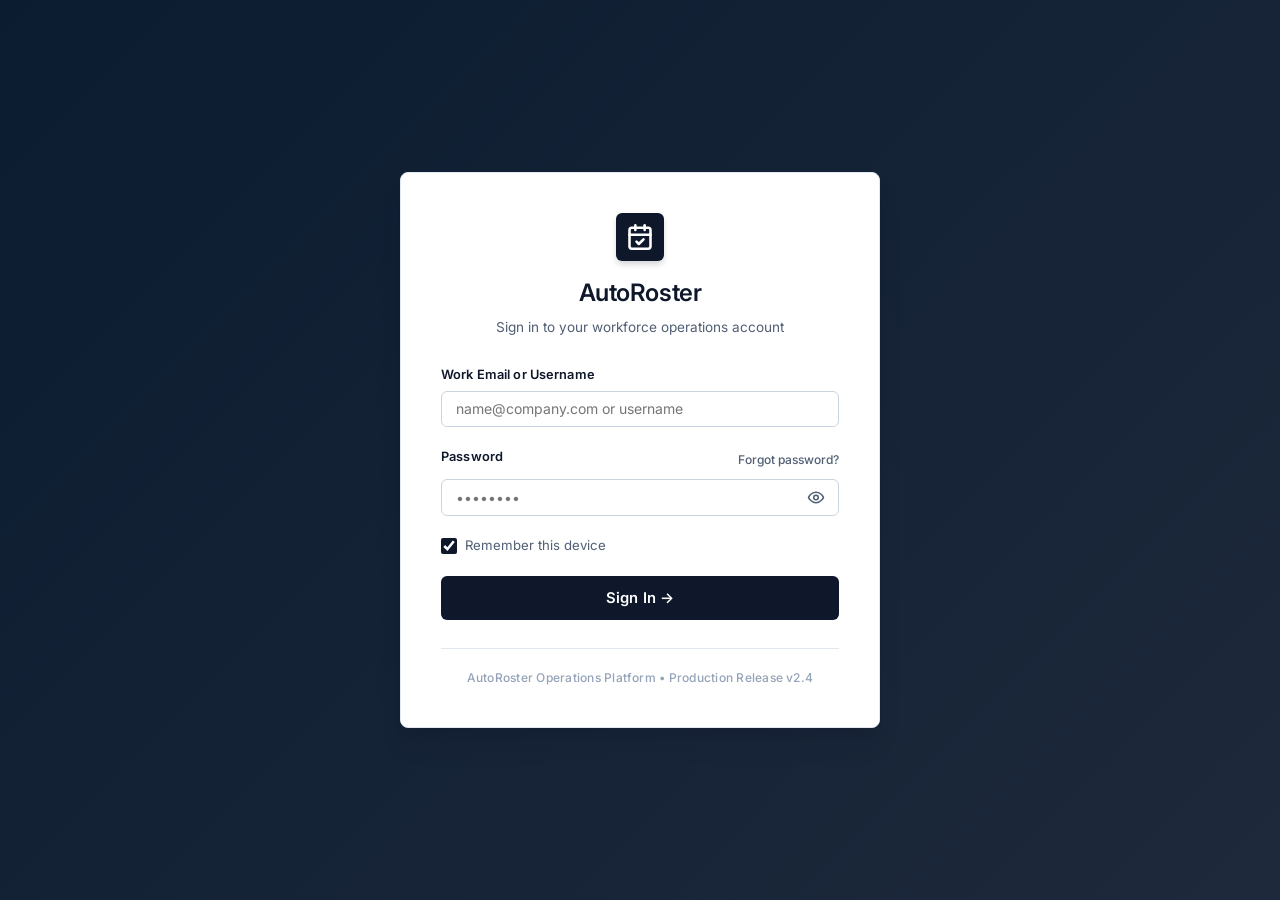
==== commit 142ad14d: "Fix password visibility button ligature and enhance Leave Decision Log with accurate status labels a" ====
--- a/static/index.html
+++ b/static/index.html
@@ -43,7 +43,19 @@
             <label class="form-label mb-0" for="login-password">Password</label>
             <a href="#" class="form-forgot-link" onclick="alert('Please contact your store administrator to reset your password.')">Forgot password?</a>
           </div>
-          <input type="password" id="login-password" class="form-input" placeholder="••••••••" required autocomplete="current-password">
+          <div class="password-input-wrap">
+            <input type="password" id="login-password" class="form-input" placeholder="••••••••" required autocomplete="current-password">
+            <button type="button" class="btn-password-toggle" id="btn-toggle-password" title="Toggle password visibility" aria-label="Toggle password visibility">
+              <svg id="eye-icon-show" width="18" height="18" viewBox="0 0 24 24" fill="none" stroke="currentColor" stroke-width="2" stroke-linecap="round" stroke-linejoin="round">
+                <path d="M2 12s3-7 10-7 10 7 10 7-3 7-10 7-10-7-10-7Z"></path>
+                <circle cx="12" cy="12" r="3"></circle>
+              </svg>
+              <svg id="eye-icon-hide" width="18" height="18" viewBox="0 0 24 24" fill="none" stroke="currentColor" stroke-width="2" stroke-linecap="round" stroke-linejoin="round" style="display:none;">
+                <path d="m9.88 9.88 4.24 4.24m-6.36-2.12a8.62 8.62 0 0 1-5.76-7m18.72 7a8.62 8.62 0 0 1-5.76 7m-3.24-3.24a3 3 0 0 1-4.24-4.24"></path>
+                <line x1="2" y1="2" x2="22" y2="22"></line>
+              </svg>
+            </button>
+          </div>
         </div>
 
         <div class="form-remember-row">
@@ -216,9 +228,33 @@
             </div>
             <div class="filter-pills" id="log-filter-pills">
               <button class="btn-chip active" data-log-filter="ALL">All Records</button>
-              <button class="btn-chip" data-log-filter="APPROVED">Approved</button>
-              <button class="btn-chip" data-log-filter="REJECTED">Rejected</button>
-              <button class="btn-chip" data-log-filter="PENDING">Pending</button>
+              <button class="btn-chip" data-log-filter="APPROVED">Granted (Approved)</button>
+              <button class="btn-chip" data-log-filter="REJECTED">Not Granted (Rejected)</button>
+              <button class="btn-chip" data-log-filter="PENDING">Pending (Escalated)</button>
+            </div>
+          </div>
+
+          <!-- Summary Analytical KPI Cards -->
+          <div class="emp-kpi-grid" style="margin-bottom: 1.5rem;">
+            <div class="emp-kpi-card">
+              <span class="kpi-label">Total Submissions</span>
+              <span class="kpi-value" id="kpi-log-total">3</span>
+              <span class="kpi-sub">Audited Leave Requests</span>
+            </div>
+            <div class="emp-kpi-card">
+              <span class="kpi-label">Leave Granted (Approved)</span>
+              <span class="kpi-value" id="kpi-log-approved" style="color:var(--status-approved-text);">1</span>
+              <span class="kpi-sub">Cleared Autonomously</span>
+            </div>
+            <div class="emp-kpi-card">
+              <span class="kpi-label">Pending / Escalated</span>
+              <span class="kpi-value" id="kpi-log-pending" style="color:var(--status-urgent-text);">1</span>
+              <span class="kpi-sub">Manager Review Queue</span>
+            </div>
+            <div class="emp-kpi-card">
+              <span class="kpi-label">Not Granted (Rejected)</span>
+              <span class="kpi-value" id="kpi-log-rejected" style="color:var(--status-rejected-text);">1</span>
+              <span class="kpi-sub">Anti-Exploitation Blocked</span>
             </div>
           </div>
 
@@ -227,13 +263,13 @@
               <table class="data-table">
                 <thead>
                   <tr>
-                    <th>Status</th>
-                    <th>Date Submitted</th>
+                    <th>Leave Status</th>
+                    <th>Date of Issue</th>
                     <th>Staff Member</th>
                     <th>Target Shift</th>
-                    <th>Reason</th>
+                    <th>Reason (Approved)</th>
                     <th>Importance</th>
-                    <th>Policy Risk</th>
+                    <th>Exploitation Risk</th>
                     <th>Action</th>
                   </tr>
                 </thead>
--- a/static/styles.css
+++ b/static/styles.css
@@ -544,6 +544,38 @@
   box-shadow: 0 0 0 1px var(--border-focus);
 }
 
+.password-input-wrap {
+  position: relative;
+  display: flex;
+  align-items: center;
+  width: 100%;
+}
+
+.password-input-wrap .form-input {
+  padding-right: 2.75rem;
+}
+
+.btn-password-toggle {
+  position: absolute;
+  right: 0.5rem;
+  top: 50%;
+  transform: translateY(-50%);
+  background: transparent;
+  border: none;
+  cursor: pointer;
+  padding: 0.35rem;
+  color: var(--secondary);
+  display: flex;
+  align-items: center;
+  justify-content: center;
+  border-radius: var(--radius-sm);
+  transition: color 0.15s ease;
+}
+
+.btn-password-toggle:hover {
+  color: var(--text-slate);
+}
+
 .skill-chips {
   display: flex;
   flex-wrap: wrap;
